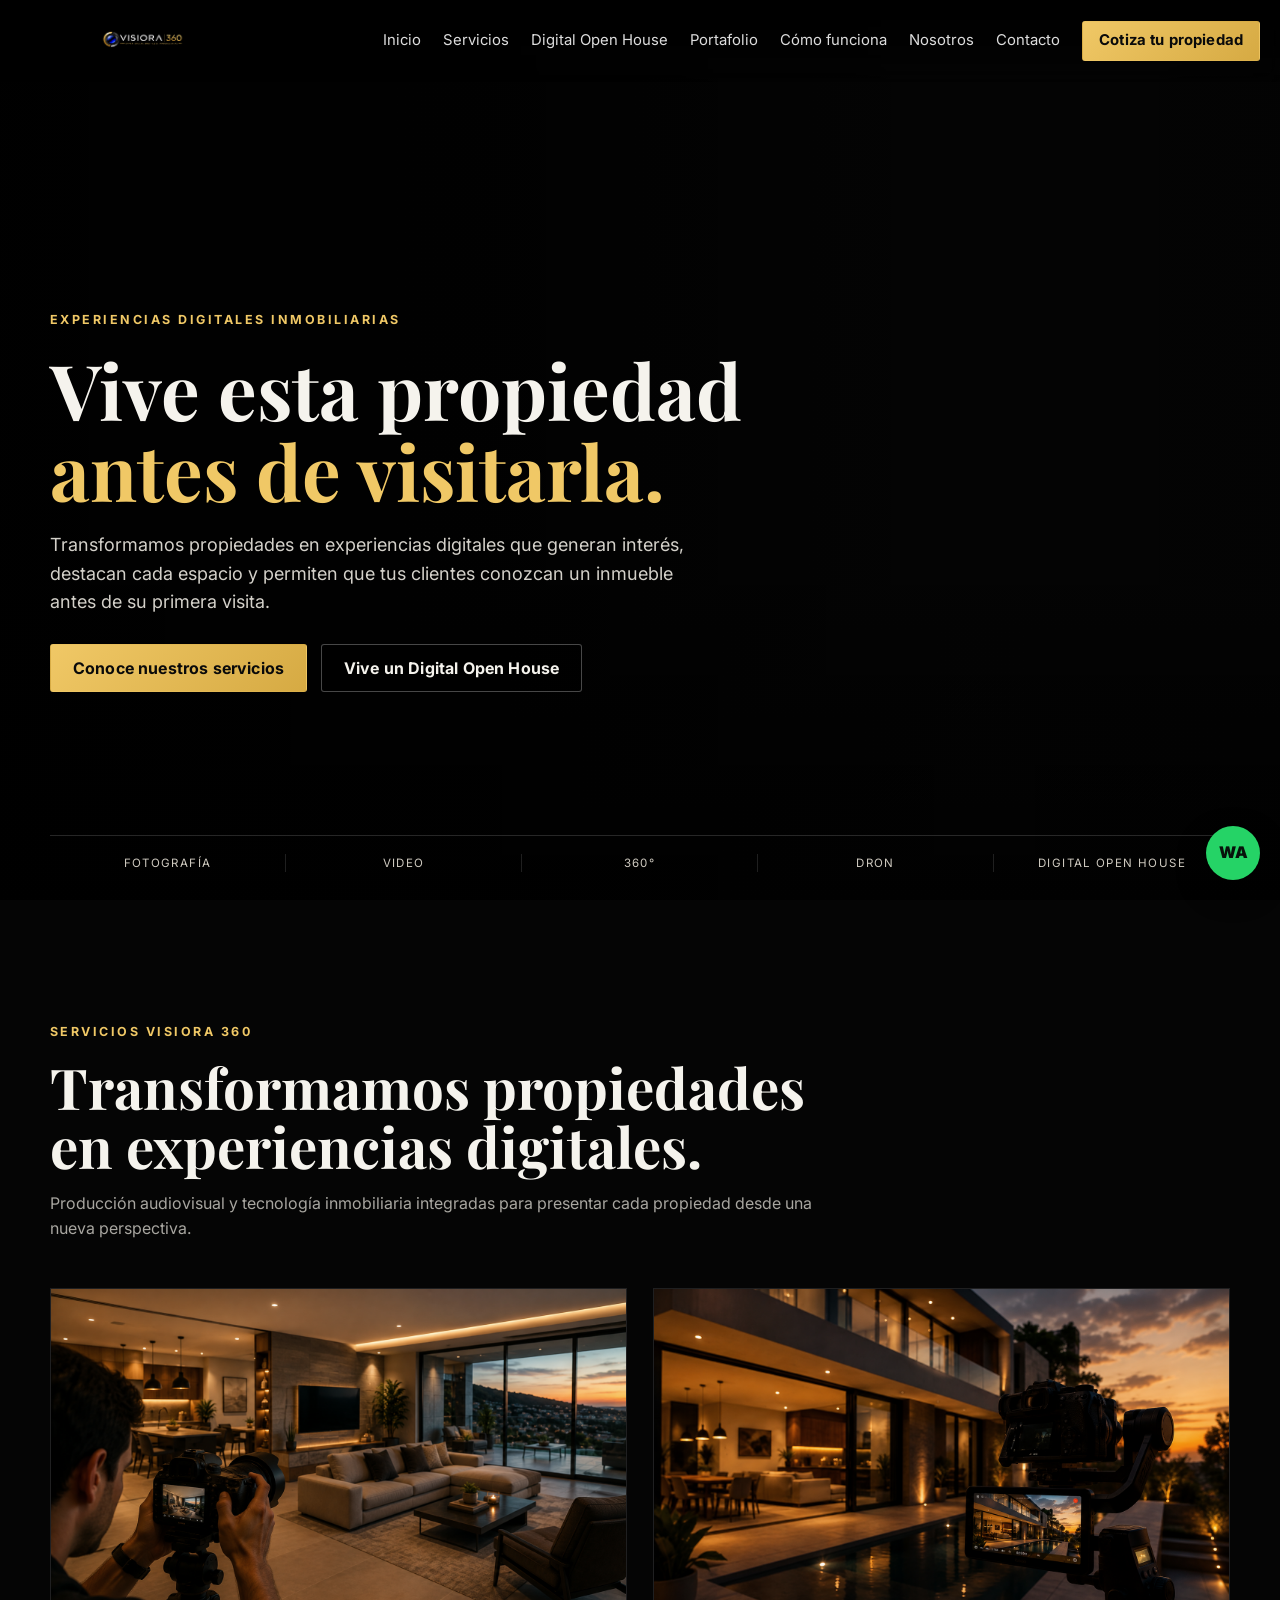
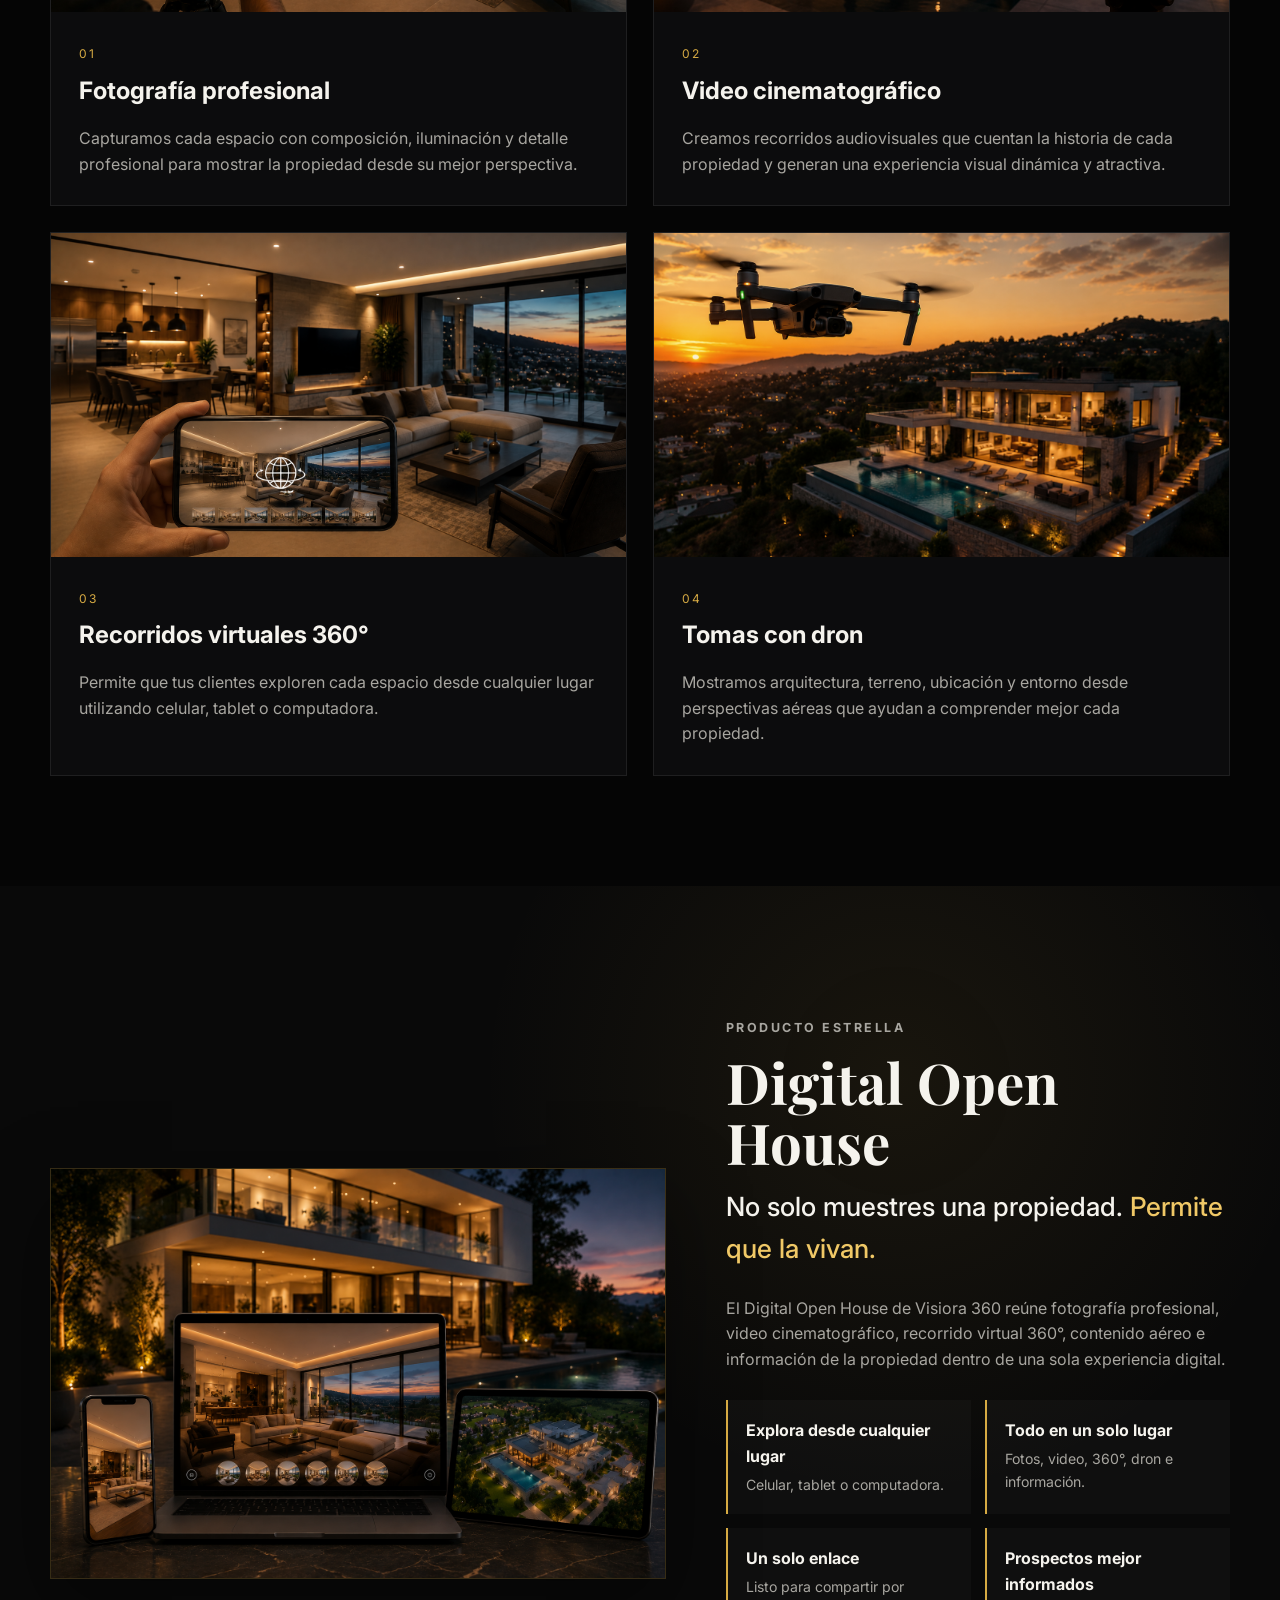
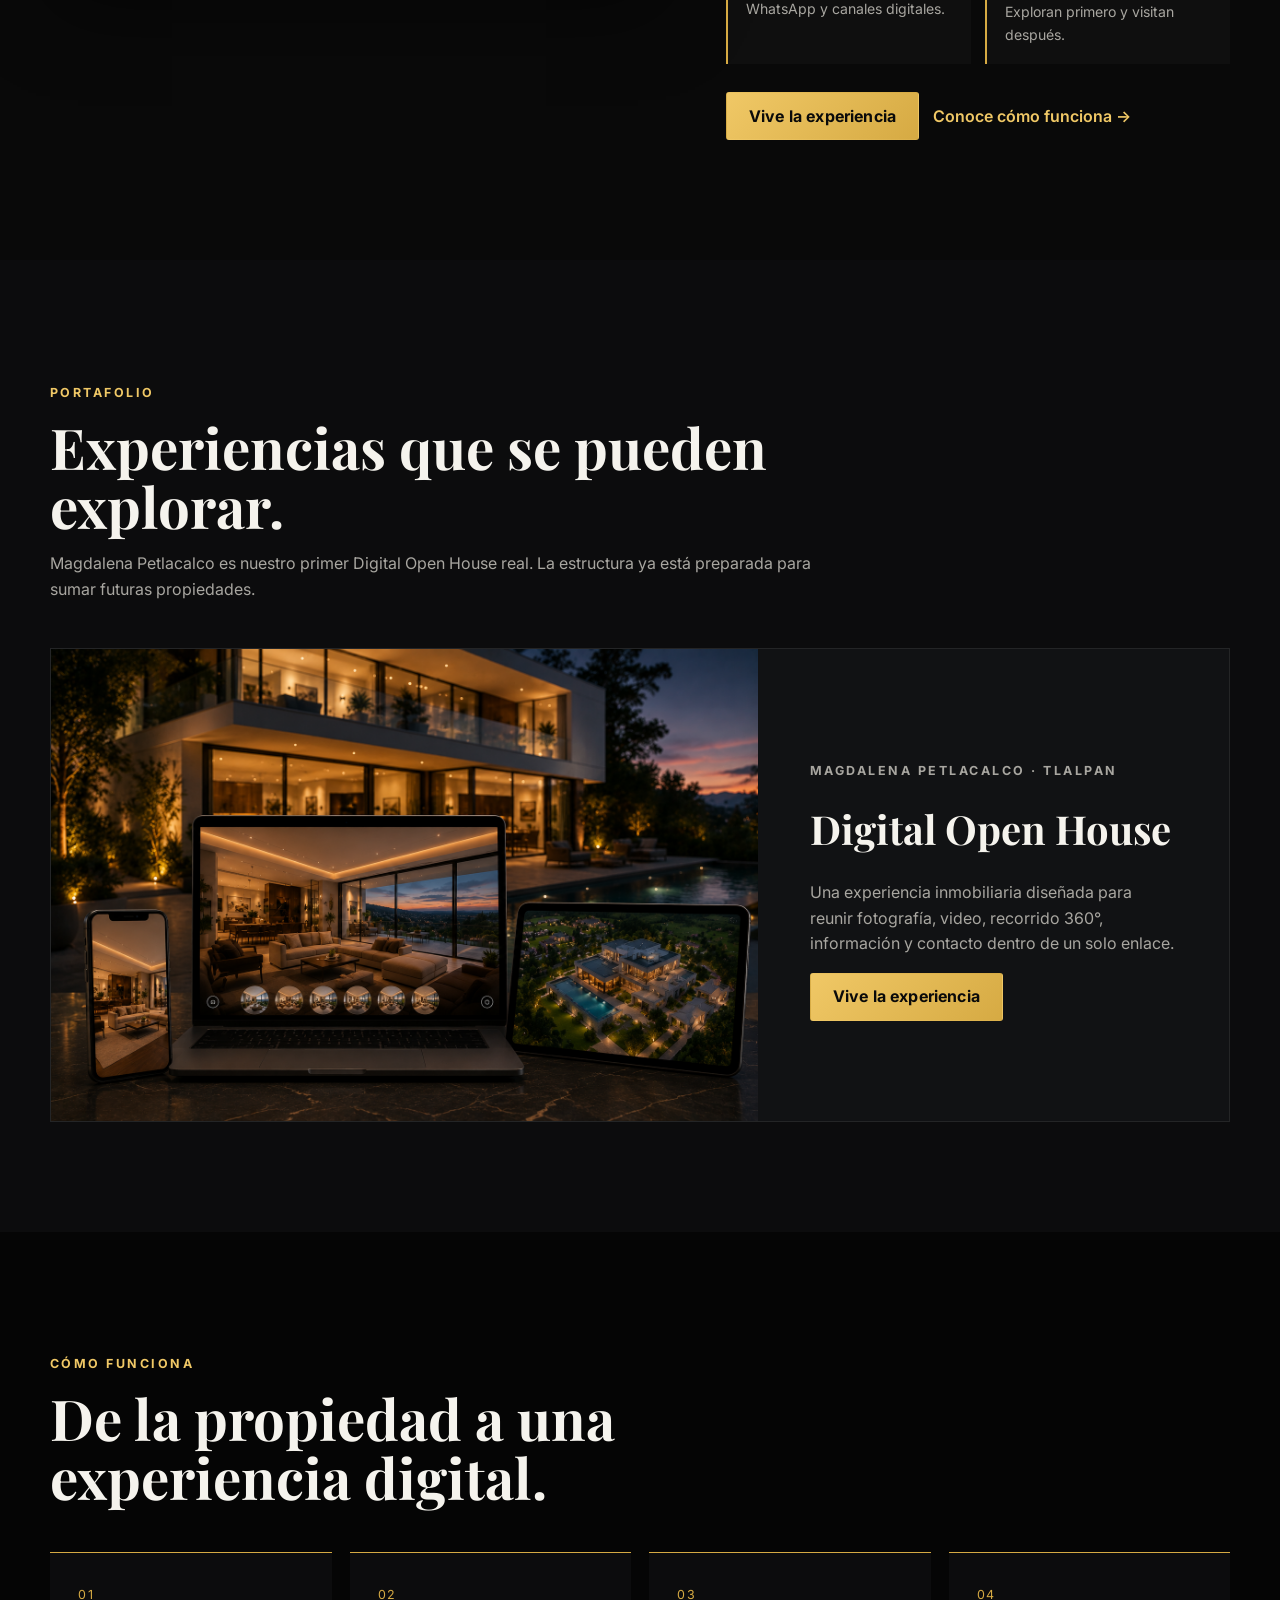
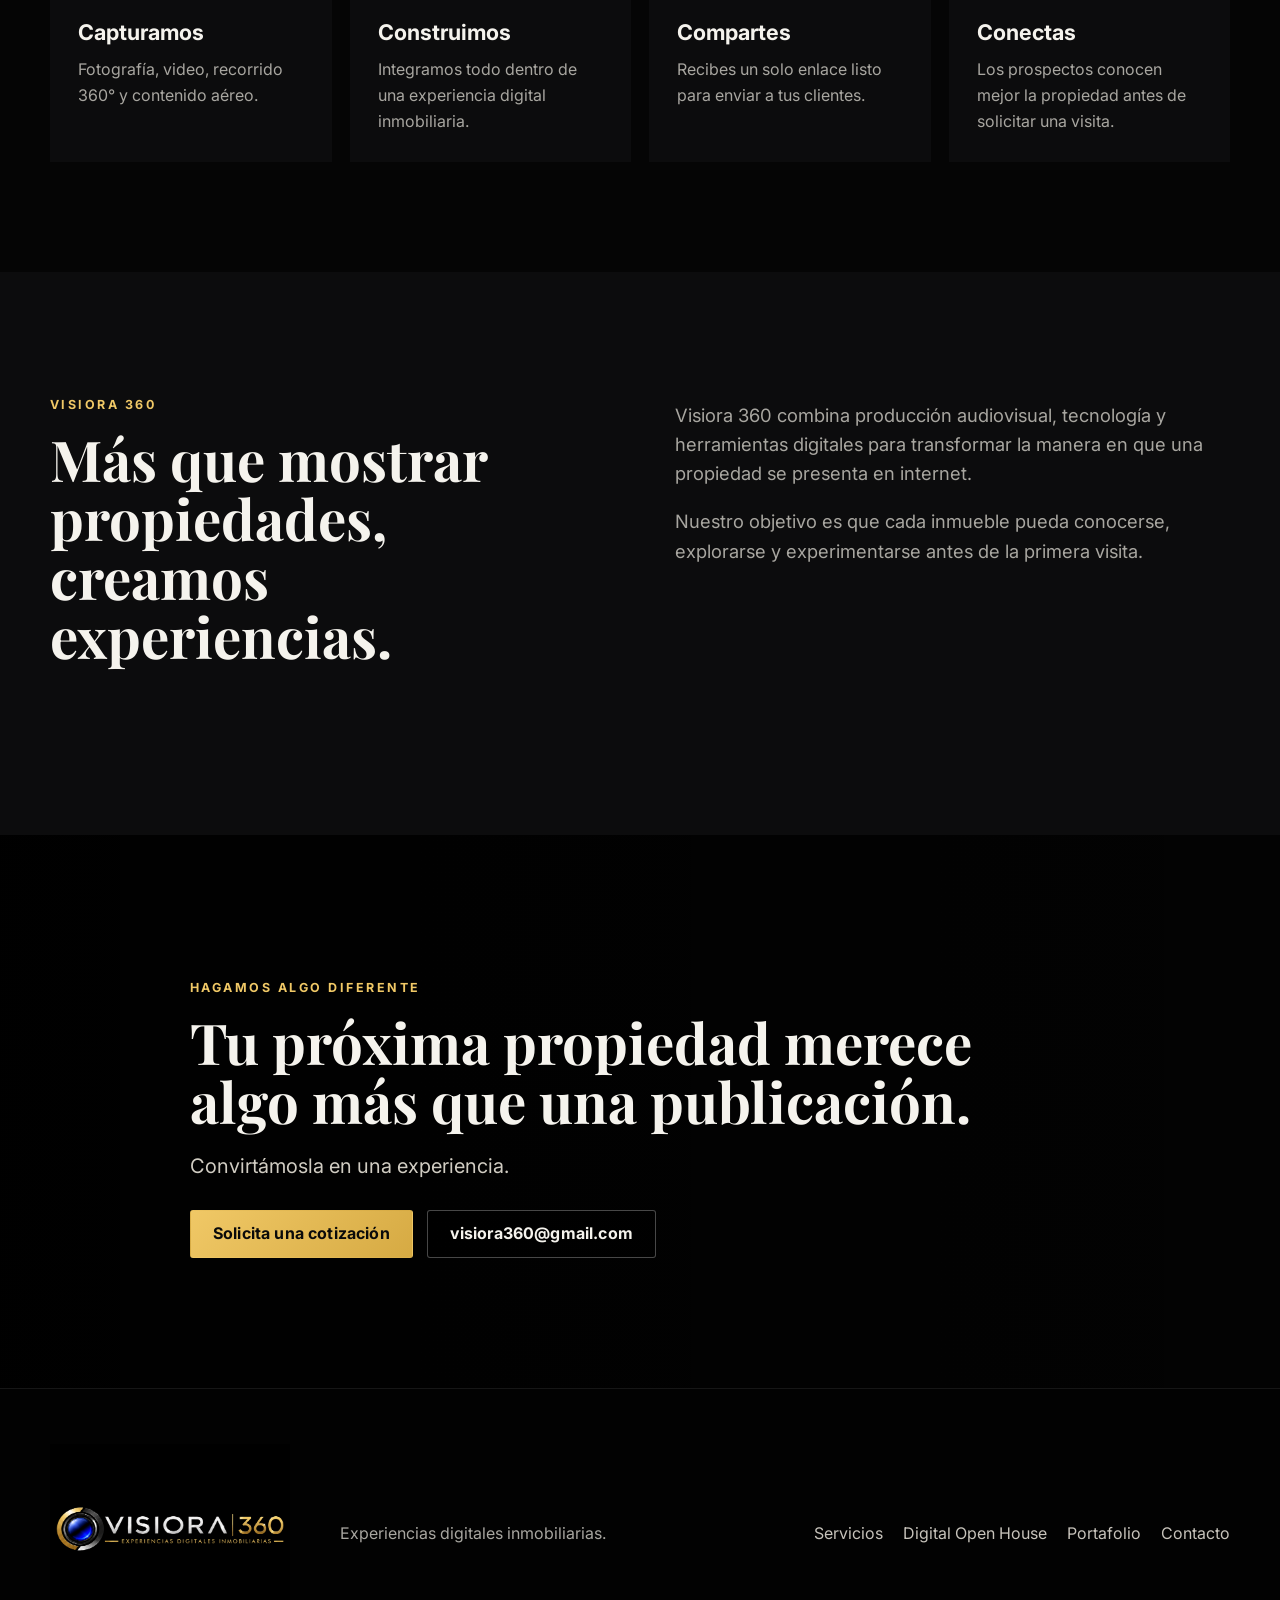
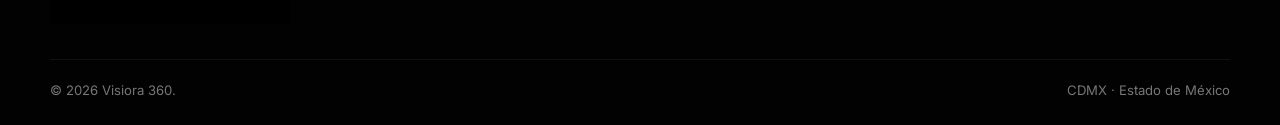
==== index.html @ e04cef10 "Add files via upload" ====
<!doctype html>
<html lang="es">
<head>
  <meta charset="utf-8" />
  <meta name="viewport" content="width=device-width, initial-scale=1" />

  <title>Visiora 360 | Experiencias digitales inmobiliarias</title>
  <meta name="description" content="Fotografía profesional, video cinematográfico, recorridos virtuales 360°, dron y Digital Open House para presentar propiedades de forma inmersiva." />

  <meta property="og:title" content="Visiora 360 | Vive esta propiedad antes de visitarla" />
  <meta property="og:description" content="Experiencias digitales inmobiliarias para mostrar propiedades de una forma más completa, profesional e inmersiva." />
  <meta property="og:type" content="website" />
  <meta property="og:image" content="hero-visiora.png" />

  <link rel="preconnect" href="https://fonts.googleapis.com">
  <link rel="preconnect" href="https://fonts.gstatic.com" crossorigin>
  <link href="https://fonts.googleapis.com/css2?family=Inter:wght@400;500;600;700&family=Playfair+Display:wght@600;700&display=swap" rel="stylesheet">

  <link rel="stylesheet" href="styles.css" />
</head>

<body>

<header class="site-header" id="top">
  <div class="nav-shell">

    <a class="brand" href="#inicio" aria-label="Visiora 360">
      <img src="logo-visiora-360.png" alt="Visiora 360" />
    </a>

    <button class="menu-toggle"
            aria-expanded="false"
            aria-controls="site-nav"
            aria-label="Abrir menú">
      <span></span>
      <span></span>
      <span></span>
    </button>

    <nav class="site-nav" id="site-nav">
      <a href="#inicio">Inicio</a>
      <a href="#servicios">Servicios</a>
      <a href="#doh">Digital Open House</a>
      <a href="#portafolio">Portafolio</a>
      <a href="#como-funciona">Cómo funciona</a>
      <a href="#nosotros">Nosotros</a>
      <a href="#contacto">Contacto</a>

      <a class="btn btn-small btn-gold"
         href="https://wa.me/525649652294?text=Hola%20Visiora%20360,%20quiero%20cotizar%20una%20propiedad."
         target="_blank"
         rel="noopener">
        Cotiza tu propiedad
      </a>
    </nav>

  </div>
</header>


<main>

<!-- HERO -->
<section class="hero" id="inicio">
  <div class="hero-overlay"></div>

  <div class="hero-content container reveal">
    <p class="eyebrow">EXPERIENCIAS DIGITALES INMOBILIARIAS</p>

    <h1>
      Vive esta propiedad
      <span>antes de visitarla.</span>
    </h1>

    <p class="hero-copy">
      Transformamos propiedades en experiencias digitales que generan interés,
      destacan cada espacio y permiten que tus clientes conozcan un inmueble
      antes de su primera visita.
    </p>

    <div class="hero-actions">
      <a class="btn btn-gold" href="#servicios">
        Conoce nuestros servicios
      </a>

      <a class="btn btn-ghost" href="#doh">
        Vive un Digital Open House
      </a>
    </div>
  </div>

  <div class="hero-services container">
    <span>Fotografía</span>
    <span>Video</span>
    <span>360°</span>
    <span>Dron</span>
    <span>Digital Open House</span>
  </div>
</section>


<!-- SERVICIOS -->
<section class="section" id="servicios">
  <div class="container">

    <div class="section-heading reveal">
      <p class="eyebrow">SERVICIOS VISIORA 360</p>

      <h2>
        Transformamos propiedades en experiencias digitales.
      </h2>

      <p>
        Producción audiovisual y tecnología inmobiliaria integradas para
        presentar cada propiedad desde una nueva perspectiva.
      </p>
    </div>


    <div class="service-grid">

      <article class="service-card reveal">
        <img src="fotografia-profesional.png"
             alt="Fotografía profesional inmobiliaria"
             loading="lazy">

        <div class="service-body">
          <span class="service-number">01</span>

          <h3>Fotografía profesional</h3>

          <p>
            Capturamos cada espacio con composición, iluminación y detalle
            profesional para mostrar la propiedad desde su mejor perspectiva.
          </p>
        </div>
      </article>


      <article class="service-card reveal">
        <img src="video-cinematografico.png"
             alt="Video cinematográfico inmobiliario"
             loading="lazy">

        <div class="service-body">
          <span class="service-number">02</span>

          <h3>Video cinematográfico</h3>

          <p>
            Creamos recorridos audiovisuales que cuentan la historia de cada
            propiedad y generan una experiencia visual dinámica y atractiva.
          </p>
        </div>
      </article>


      <article class="service-card reveal">
        <img src="recorrido-360.png"
             alt="Recorrido virtual 360 inmobiliario"
             loading="lazy">

        <div class="service-body">
          <span class="service-number">03</span>

          <h3>Recorridos virtuales 360°</h3>

          <p>
            Permite que tus clientes exploren cada espacio desde cualquier
            lugar utilizando celular, tablet o computadora.
          </p>
        </div>
      </article>


      <article class="service-card reveal">
        <img src="dron.png"
             alt="Tomas con dron de una propiedad"
             loading="lazy">

        <div class="service-body">
          <span class="service-number">04</span>

          <h3>Tomas con dron</h3>

          <p>
            Mostramos arquitectura, terreno, ubicación y entorno desde
            perspectivas aéreas que ayudan a comprender mejor cada propiedad.
          </p>
        </div>
      </article>

    </div>
  </div>
</section>


<!-- DIGITAL OPEN HOUSE -->
<section class="doh-section" id="doh">

  <div class="container doh-grid">

    <div class="doh-media reveal">
      <img src="hero-visiora.png"
           alt="Digital Open House de Visiora 360"
           loading="lazy">
    </div>


    <div class="doh-copy reveal">

      <p class="eyebrow">PRODUCTO ESTRELLA</p>

      <h2>Digital Open House</h2>

      <h3>
        No solo muestres una propiedad.
        <span>Permite que la vivan.</span>
      </h3>

      <p>
        El Digital Open House de Visiora 360 reúne fotografía profesional,
        video cinematográfico, recorrido virtual 360°, contenido aéreo e
        información de la propiedad dentro de una sola experiencia digital.
      </p>


      <div class="benefit-list">

        <div>
          <strong>Explora desde cualquier lugar</strong>
          <span>Celular, tablet o computadora.</span>
        </div>

        <div>
          <strong>Todo en un solo lugar</strong>
          <span>Fotos, video, 360°, dron e información.</span>
        </div>

        <div>
          <strong>Un solo enlace</strong>
          <span>
            Listo para compartir por WhatsApp y canales digitales.
          </span>
        </div>

        <div>
          <strong>Prospectos mejor informados</strong>
          <span>Exploran primero y visitan después.</span>
        </div>

      </div>


      <div class="doh-actions">

        <a class="btn btn-gold"
           href="propiedades/ajusco/">
          Vive la experiencia
        </a>

        <a class="text-link" href="#como-funciona">
          Conoce cómo funciona →
        </a>

      </div>

    </div>

  </div>

</section>


<!-- PORTAFOLIO -->
<section class="section alt" id="portafolio">

  <div class="container">

    <div class="section-heading reveal">
      <p class="eyebrow">PORTAFOLIO</p>

      <h2>
        Experiencias que se pueden explorar.
      </h2>

      <p>
        Magdalena Petlacalco es nuestro primer Digital Open House real.
        La estructura ya está preparada para sumar futuras propiedades.
      </p>
    </div>


    <article class="project-card reveal">

      <div class="project-image">
        <img src="hero-visiora.png"
             alt="Digital Open House de Magdalena Petlacalco"
             loading="lazy">
      </div>

      <div class="project-copy">

        <p class="eyebrow">
          MAGDALENA PETLACALCO · TLALPAN
        </p>

        <h3>Digital Open House</h3>

        <p>
          Una experiencia inmobiliaria diseñada para reunir fotografía,
          video, recorrido 360°, información y contacto dentro de un solo
          enlace.
        </p>

        <a class="btn btn-gold"
           href="propiedades/ajusco/">
          Vive la experiencia
        </a>

      </div>

    </article>

  </div>

</section>


<!-- COMO FUNCIONA -->
<section class="section" id="como-funciona">

  <div class="container">

    <div class="section-heading reveal">

      <p class="eyebrow">CÓMO FUNCIONA</p>

      <h2>
        De la propiedad a una experiencia digital.
      </h2>

    </div>


    <div class="steps">

      <div class="step reveal">
        <span>01</span>
        <h3>Capturamos</h3>
        <p>
          Fotografía, video, recorrido 360° y contenido aéreo.
        </p>
      </div>

      <div class="step reveal">
        <span>02</span>
        <h3>Construimos</h3>
        <p>
          Integramos todo dentro de una experiencia digital inmobiliaria.
        </p>
      </div>

      <div class="step reveal">
        <span>03</span>
        <h3>Compartes</h3>
        <p>
          Recibes un solo enlace listo para enviar a tus clientes.
        </p>
      </div>

      <div class="step reveal">
        <span>04</span>
        <h3>Conectas</h3>
        <p>
          Los prospectos conocen mejor la propiedad antes de solicitar una
          visita.
        </p>
      </div>

    </div>

  </div>

</section>


<!-- NOSOTROS -->
<section class="section alt" id="nosotros">

  <div class="container about-grid">

    <div class="section-heading reveal">

      <p class="eyebrow">VISIORA 360</p>

      <h2>
        Más que mostrar propiedades, creamos experiencias.
      </h2>

    </div>


    <div class="about-copy reveal">

      <p>
        Visiora 360 combina producción audiovisual, tecnología y herramientas
        digitales para transformar la manera en que una propiedad se presenta
        en internet.
      </p>

      <p>
        Nuestro objetivo es que cada inmueble pueda conocerse, explorarse y
        experimentarse antes de la primera visita.
      </p>

    </div>

  </div>

</section>


<!-- CTA -->
<section class="cta-section" id="contacto">

  <div class="cta-overlay"></div>

  <div class="container cta-content reveal">

    <p class="eyebrow">HAGAMOS ALGO DIFERENTE</p>

    <h2>
      Tu próxima propiedad merece algo más que una publicación.
    </h2>

    <p>
      Convirtámosla en una experiencia.
    </p>

    <div class="cta-actions">

      <a class="btn btn-gold"
         href="https://wa.me/525649652294?text=Hola%20Visiora%20360,%20quiero%20cotizar%20una%20propiedad."
         target="_blank"
         rel="noopener">
        Solicita una cotización
      </a>

      <a class="btn btn-ghost"
         href="mailto:visiora360@gmail.com">
        visiora360@gmail.com
      </a>

    </div>

  </div>

</section>

</main>


<footer>

  <div class="container footer-grid">

    <img src="logo-visiora-360.png"
         alt="Visiora 360">

    <p>
      Experiencias digitales inmobiliarias.
    </p>

    <div class="footer-links">

      <a href="#servicios">Servicios</a>
      <a href="#doh">Digital Open House</a>
      <a href="#portafolio">Portafolio</a>
      <a href="#contacto">Contacto</a>

    </div>

  </div>


  <div class="container footer-bottom">

    <span>
      © <span id="year"></span> Visiora 360.
    </span>

    <span>
      CDMX · Estado de México
    </span>

  </div>

</footer>


<a class="whatsapp-float"
   href="https://wa.me/525649652294?text=Hola%20Visiora%20360,%20quiero%20información."
   target="_blank"
   rel="noopener"
   aria-label="Contactar por WhatsApp">
  WA
</a>


<script src="script.js"></script>

</body>
</html>
---- styles.css ----
:root{
  --bg:#050505;
  --panel:#0c0c0d;
  --panel-2:#111214;
  --text:#f5f3ed;
  --muted:#a8a6a0;
  --gold:#d6aa43;
  --gold-2:#f0c866;
  --line:rgba(214,170,67,.22);
  --max:1180px;
}
*{box-sizing:border-box}
html{scroll-behavior:smooth}
body{
  margin:0;
  background:var(--bg);
  color:var(--text);
  font-family:Inter,system-ui,sans-serif;
  line-height:1.6;
}
img{max-width:100%;display:block}
a{color:inherit;text-decoration:none}
.container{width:min(var(--max),calc(100% - 40px));margin:auto}
.site-header{
  position:fixed;inset:0 0 auto 0;z-index:50;
  background:linear-gradient(180deg,rgba(0,0,0,.92),rgba(0,0,0,.58),transparent);
  backdrop-filter:blur(10px);
}
.nav-shell{
  width:min(1240px,calc(100% - 36px));margin:auto;
  min-height:82px;display:flex;align-items:center;justify-content:space-between;gap:24px;
}
.brand img{width:245px;max-height:62px;object-fit:contain}
.site-nav{display:flex;align-items:center;gap:22px;font-size:.93rem}
.site-nav>a:not(.btn){color:#ddd}
.site-nav>a:hover{color:var(--gold-2)}
.menu-toggle{display:none;background:none;border:0;padding:8px}
.menu-toggle span{display:block;width:25px;height:2px;background:#fff;margin:5px 0}
.btn{
  display:inline-flex;align-items:center;justify-content:center;
  min-height:48px;padding:0 22px;border-radius:3px;border:1px solid var(--line);
  font-weight:700;letter-spacing:.01em;transition:.25s ease;
}
.btn-small{min-height:40px;padding:0 16px}
.btn-gold{background:linear-gradient(135deg,var(--gold-2),var(--gold));color:#0a0a0a;border-color:transparent}
.btn-gold:hover{transform:translateY(-2px);filter:brightness(1.06)}
.btn-ghost{background:rgba(0,0,0,.28);border-color:rgba(255,255,255,.28)}
.btn-ghost:hover{border-color:var(--gold);color:var(--gold-2)}
.hero{
  min-height:100vh;position:relative;display:flex;align-items:center;
  background:url("assets/hero/hero-visiora.png") center/cover no-repeat;
  overflow:hidden;
}
.hero-overlay{
  position:absolute;inset:0;
  background:linear-gradient(90deg,rgba(0,0,0,.93) 0%,rgba(0,0,0,.77) 38%,rgba(0,0,0,.22) 75%,rgba(0,0,0,.35) 100%),
             linear-gradient(0deg,rgba(0,0,0,.8),transparent 40%);
}
.hero-content{position:relative;z-index:2;padding-top:90px;max-width:1180px}
.hero-content>*{max-width:720px}
.eyebrow{color:var(--gold-2);font-size:.78rem;font-weight:700;letter-spacing:.2em;text-transform:uppercase}
h1,h2{font-family:"Playfair Display",Georgia,serif;line-height:1.05;margin:.25em 0}
h1{font-size:clamp(3rem,6vw,6.4rem);max-width:800px!important}
h1 span,h3 span{color:var(--gold-2)}
.hero-copy{font-size:1.13rem;color:#d3d0c9;max-width:650px!important}
.hero-actions,.cta-actions,.doh-actions{display:flex;gap:14px;flex-wrap:wrap;margin-top:28px}
.hero-services{
  position:absolute;z-index:2;bottom:28px;left:50%;transform:translateX(-50%);
  display:grid;grid-template-columns:repeat(5,1fr);gap:0;border-top:1px solid rgba(255,255,255,.15);
  padding-top:18px;color:#cfcac0;text-transform:uppercase;letter-spacing:.12em;font-size:.72rem
}
.hero-services span{text-align:center;border-right:1px solid rgba(255,255,255,.12)}
.hero-services span:last-child{border-right:0}
.section{padding:110px 0;background:var(--bg)}
.section.alt{background:var(--panel)}
.section-heading{max-width:780px;margin-bottom:46px}
.section-heading h2,.doh-copy h2,.cta-content h2{font-size:clamp(2.4rem,4.4vw,4.6rem)}
.section-heading>p:last-child,.about-copy,.doh-copy>p{color:var(--muted)}
.service-grid{display:grid;grid-template-columns:repeat(2,1fr);gap:26px}
.service-card{background:var(--panel);border:1px solid rgba(255,255,255,.08);overflow:hidden}
.service-card img{width:100%;aspect-ratio:16/9;object-fit:cover;filter:saturate(.9)}
.service-body{padding:28px}
.service-number{color:var(--gold);font-size:.75rem;letter-spacing:.18em}
.service-card h3{font-size:1.5rem;margin:.35rem 0}
.service-card p{color:var(--muted);margin-bottom:0}
.doh-section{padding:120px 0;background:radial-gradient(circle at 70% 20%,rgba(214,170,67,.08),transparent 35%),#090909}
.doh-grid{display:grid;grid-template-columns:1.1fr .9fr;gap:60px;align-items:center}
.doh-media img{border:1px solid var(--line);box-shadow:0 30px 80px rgba(0,0,0,.45)}
.doh-copy h3{font-size:1.65rem;font-weight:500;margin-top:0}
.benefit-list{display:grid;grid-template-columns:1fr 1fr;gap:14px;margin:28px 0}
.benefit-list>div{padding:18px;border-left:2px solid var(--gold);background:rgba(255,255,255,.025)}
.benefit-list strong,.benefit-list span{display:block}
.benefit-list span{font-size:.88rem;color:var(--muted);margin-top:4px}
.text-link{color:var(--gold-2);align-self:center;font-weight:600}
.project-card{display:grid;grid-template-columns:1.2fr .8fr;background:var(--panel-2);border:1px solid rgba(255,255,255,.08)}
.project-image img{width:100%;height:100%;object-fit:cover;min-height:430px}
.project-copy{padding:52px;display:flex;flex-direction:column;justify-content:center;align-items:flex-start}
.project-copy h3{font-family:"Playfair Display",Georgia,serif;font-size:2.5rem;margin:.2rem 0}
.project-copy p{color:var(--muted)}
.steps{display:grid;grid-template-columns:repeat(4,1fr);gap:18px}
.step{padding:28px;background:var(--panel);border-top:1px solid var(--gold)}
.step>span{color:var(--gold);font-size:.78rem;letter-spacing:.16em}
.step h3{font-size:1.35rem;margin:.5rem 0}
.step p{color:var(--muted);margin:0}
.about-grid{display:grid;grid-template-columns:1fr 1fr;gap:70px;align-items:start}
.about-copy{font-size:1.15rem}
.cta-section{
  position:relative;padding:130px 0;background:url("assets/services/dron.png") center/cover no-repeat;
}
.cta-overlay{position:absolute;inset:0;background:linear-gradient(90deg,rgba(0,0,0,.94),rgba(0,0,0,.72),rgba(0,0,0,.45))}
.cta-content{position:relative;z-index:2;max-width:900px}
.cta-content>p:not(.eyebrow){font-size:1.25rem;color:#d0ccc2}
footer{padding:55px 0 24px;background:#020202;border-top:1px solid rgba(255,255,255,.08)}
.footer-grid{display:grid;grid-template-columns:260px 1fr auto;gap:30px;align-items:center}
.footer-grid img{width:240px}
.footer-grid p{color:var(--muted)}
.footer-links{display:flex;gap:20px;flex-wrap:wrap}
.footer-links a{color:#c7c3bb}
.footer-bottom{display:flex;justify-content:space-between;color:#777;font-size:.82rem;margin-top:35px;padding-top:20px;border-top:1px solid rgba(255,255,255,.06)}
.whatsapp-float{
  position:fixed;right:20px;bottom:20px;z-index:40;width:54px;height:54px;border-radius:50%;
  display:grid;place-items:center;background:#25d366;color:#07130b;font-weight:900;box-shadow:0 12px 30px rgba(0,0,0,.35)
}
.reveal{opacity:0;transform:translateY(26px);transition:opacity .7s ease,transform .7s ease}
.reveal.visible{opacity:1;transform:none}

@media (max-width: 980px){
  .site-nav{
    position:absolute;top:78px;left:18px;right:18px;background:#090909;border:1px solid rgba(255,255,255,.1);
    padding:20px;display:none;flex-direction:column;align-items:stretch
  }
  .site-nav.open{display:flex}
  .menu-toggle{display:block}
  .brand img{width:205px}
  .hero-services{display:none}
  .hero{min-height:92vh}
  .service-grid,.doh-grid,.project-card,.about-grid{grid-template-columns:1fr}
  .steps{grid-template-columns:1fr 1fr}
  .project-image img{min-height:300px}
  .footer-grid{grid-template-columns:1fr}
}
@media (max-width: 640px){
  .container{width:min(var(--max),calc(100% - 28px))}
  .nav-shell{width:calc(100% - 24px);min-height:72px}
  .brand img{width:170px}
  .hero-content{padding-top:84px}
  h1{font-size:clamp(2.8rem,14vw,4.2rem)}
  .hero-copy{font-size:1rem}
  .section,.doh-section{padding:82px 0}
  .service-grid,.steps,.benefit-list{grid-template-columns:1fr}
  .project-copy{padding:30px}
  .footer-bottom{flex-direction:column;gap:8px}
  .btn{width:100%}
  .text-link{width:100%;padding:8px 0}
}
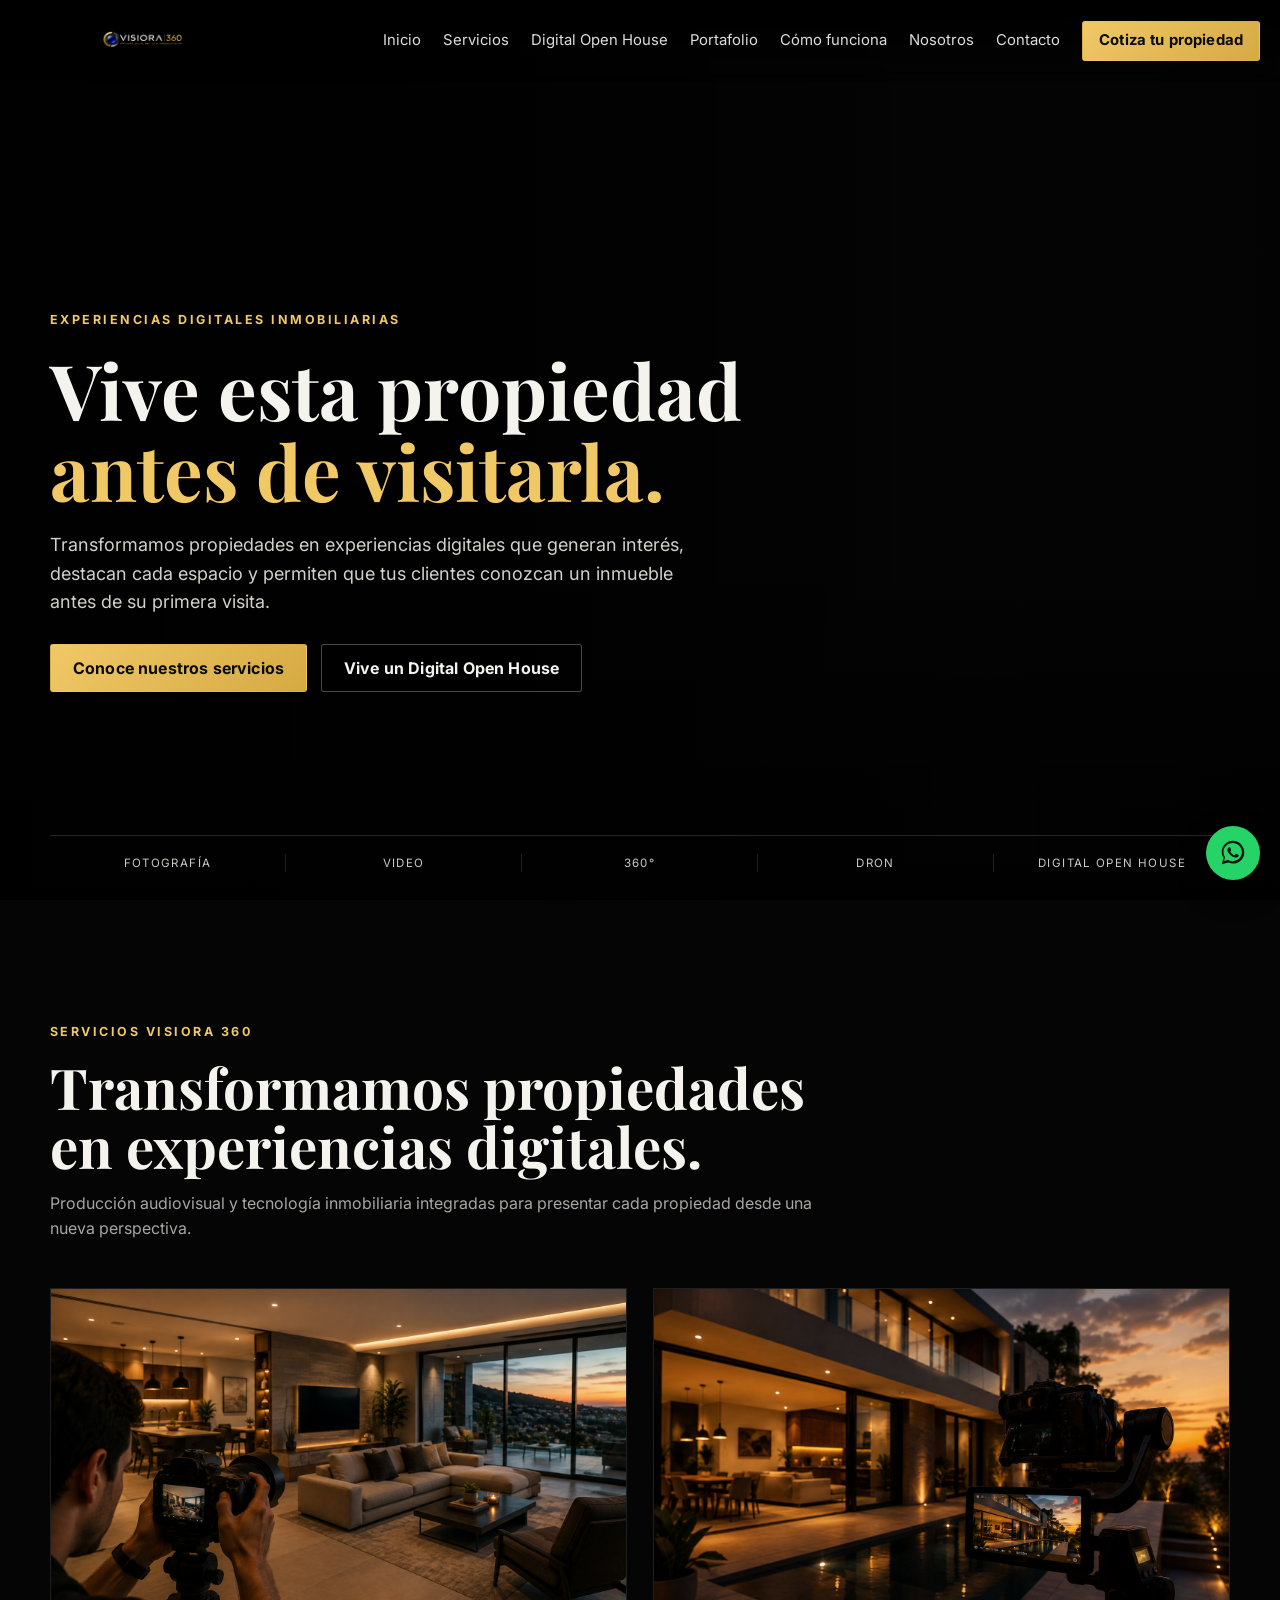
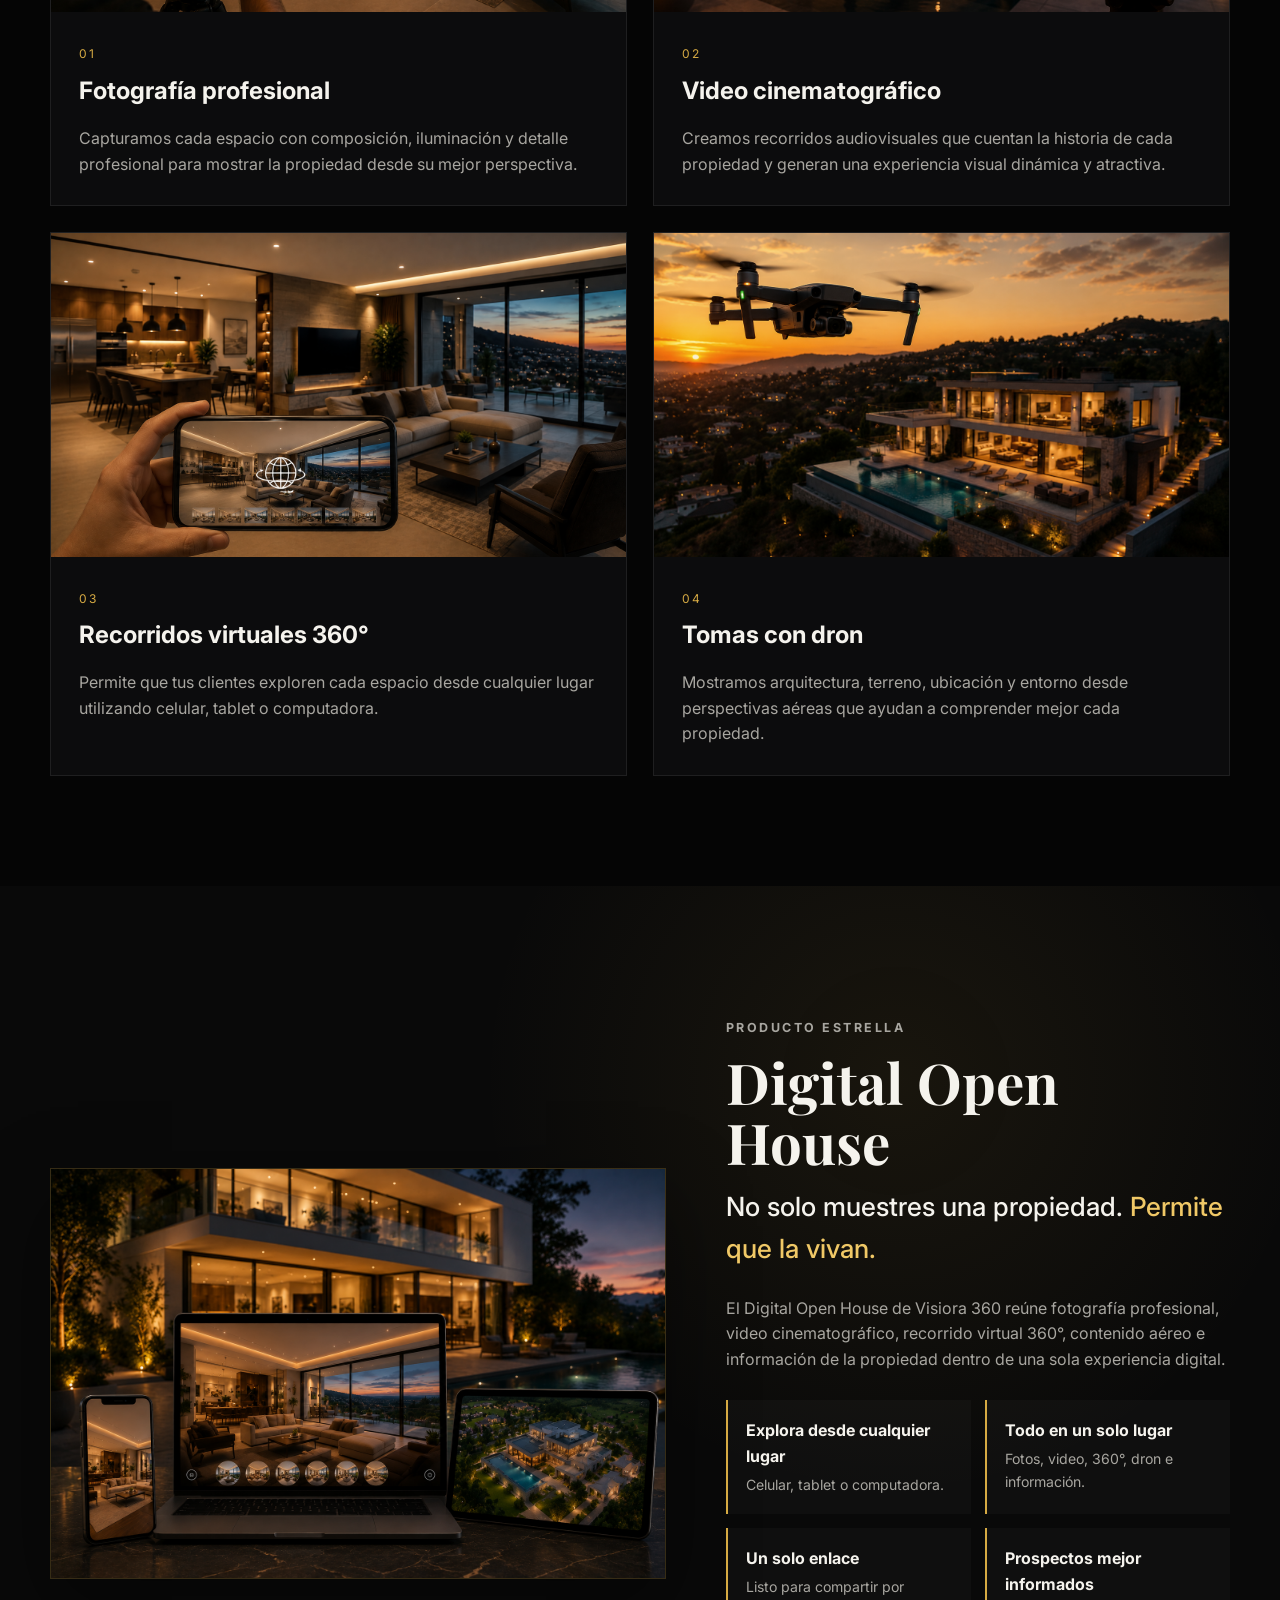
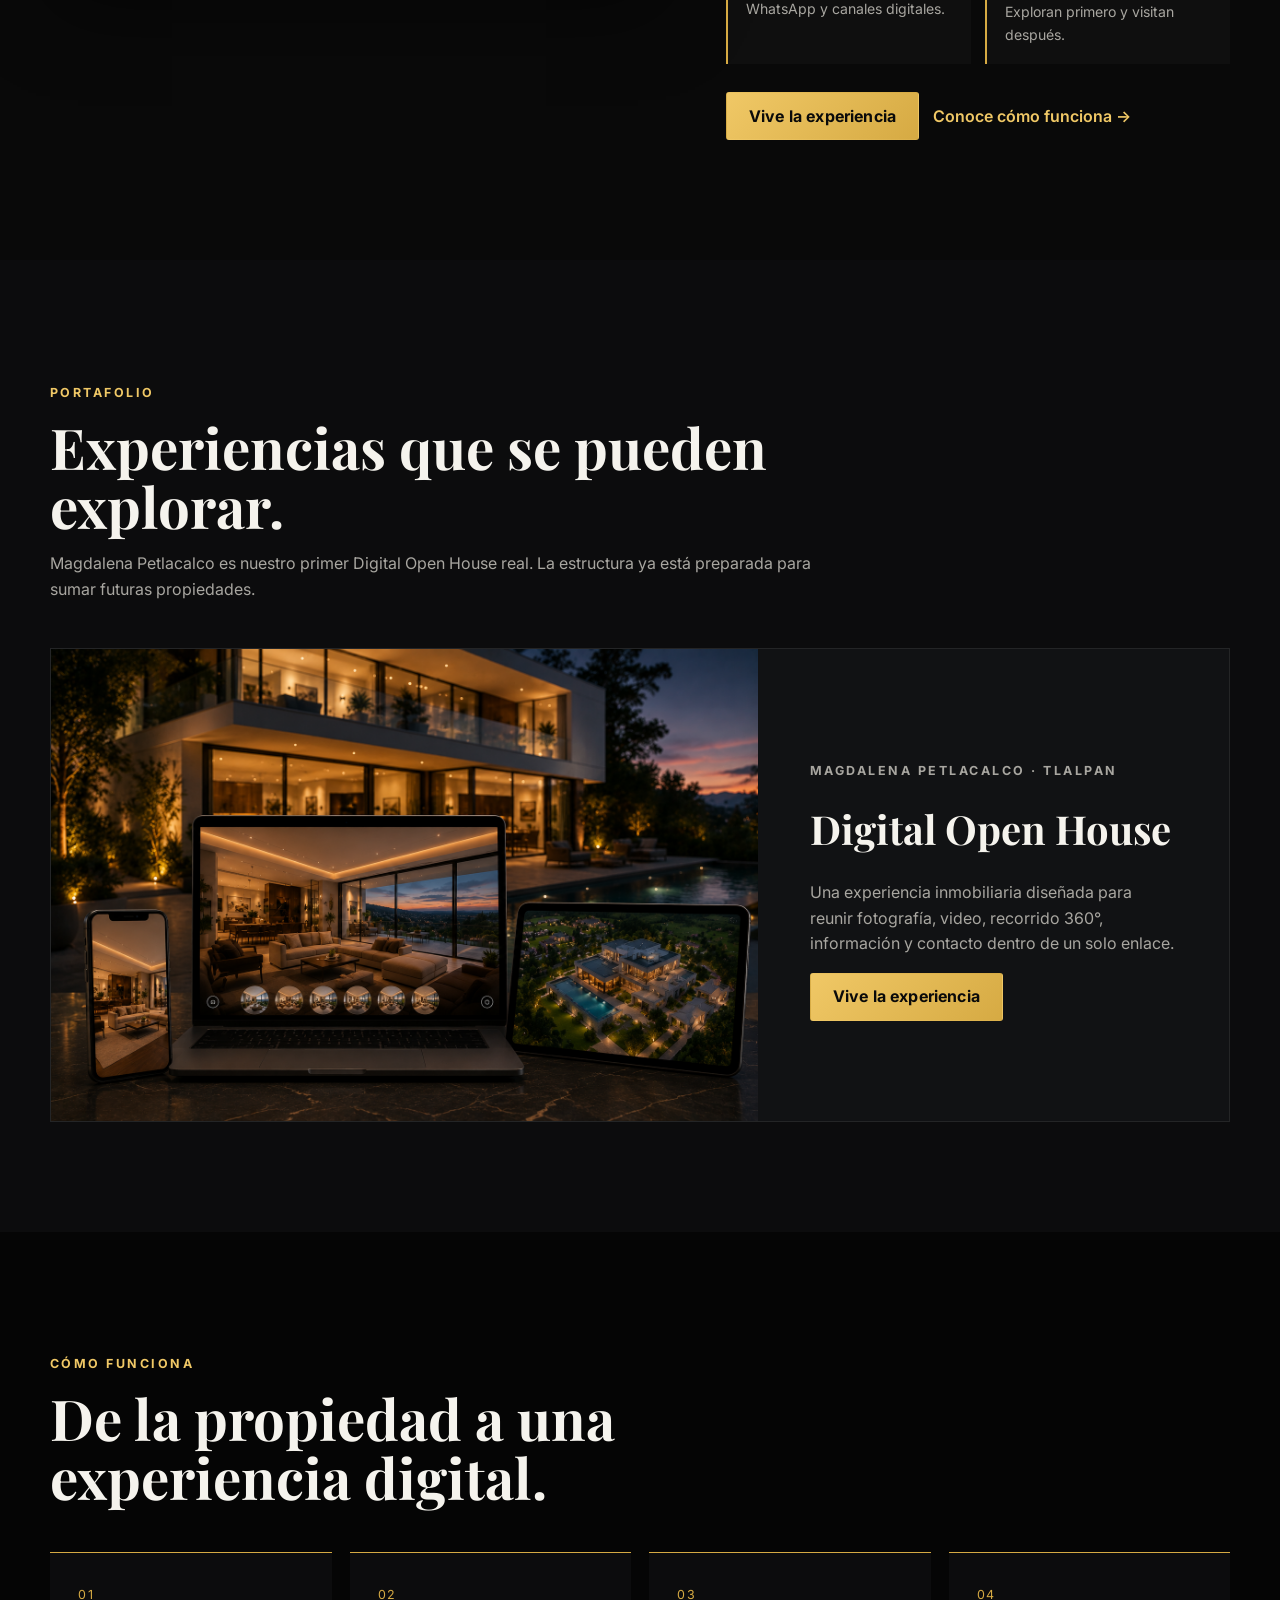
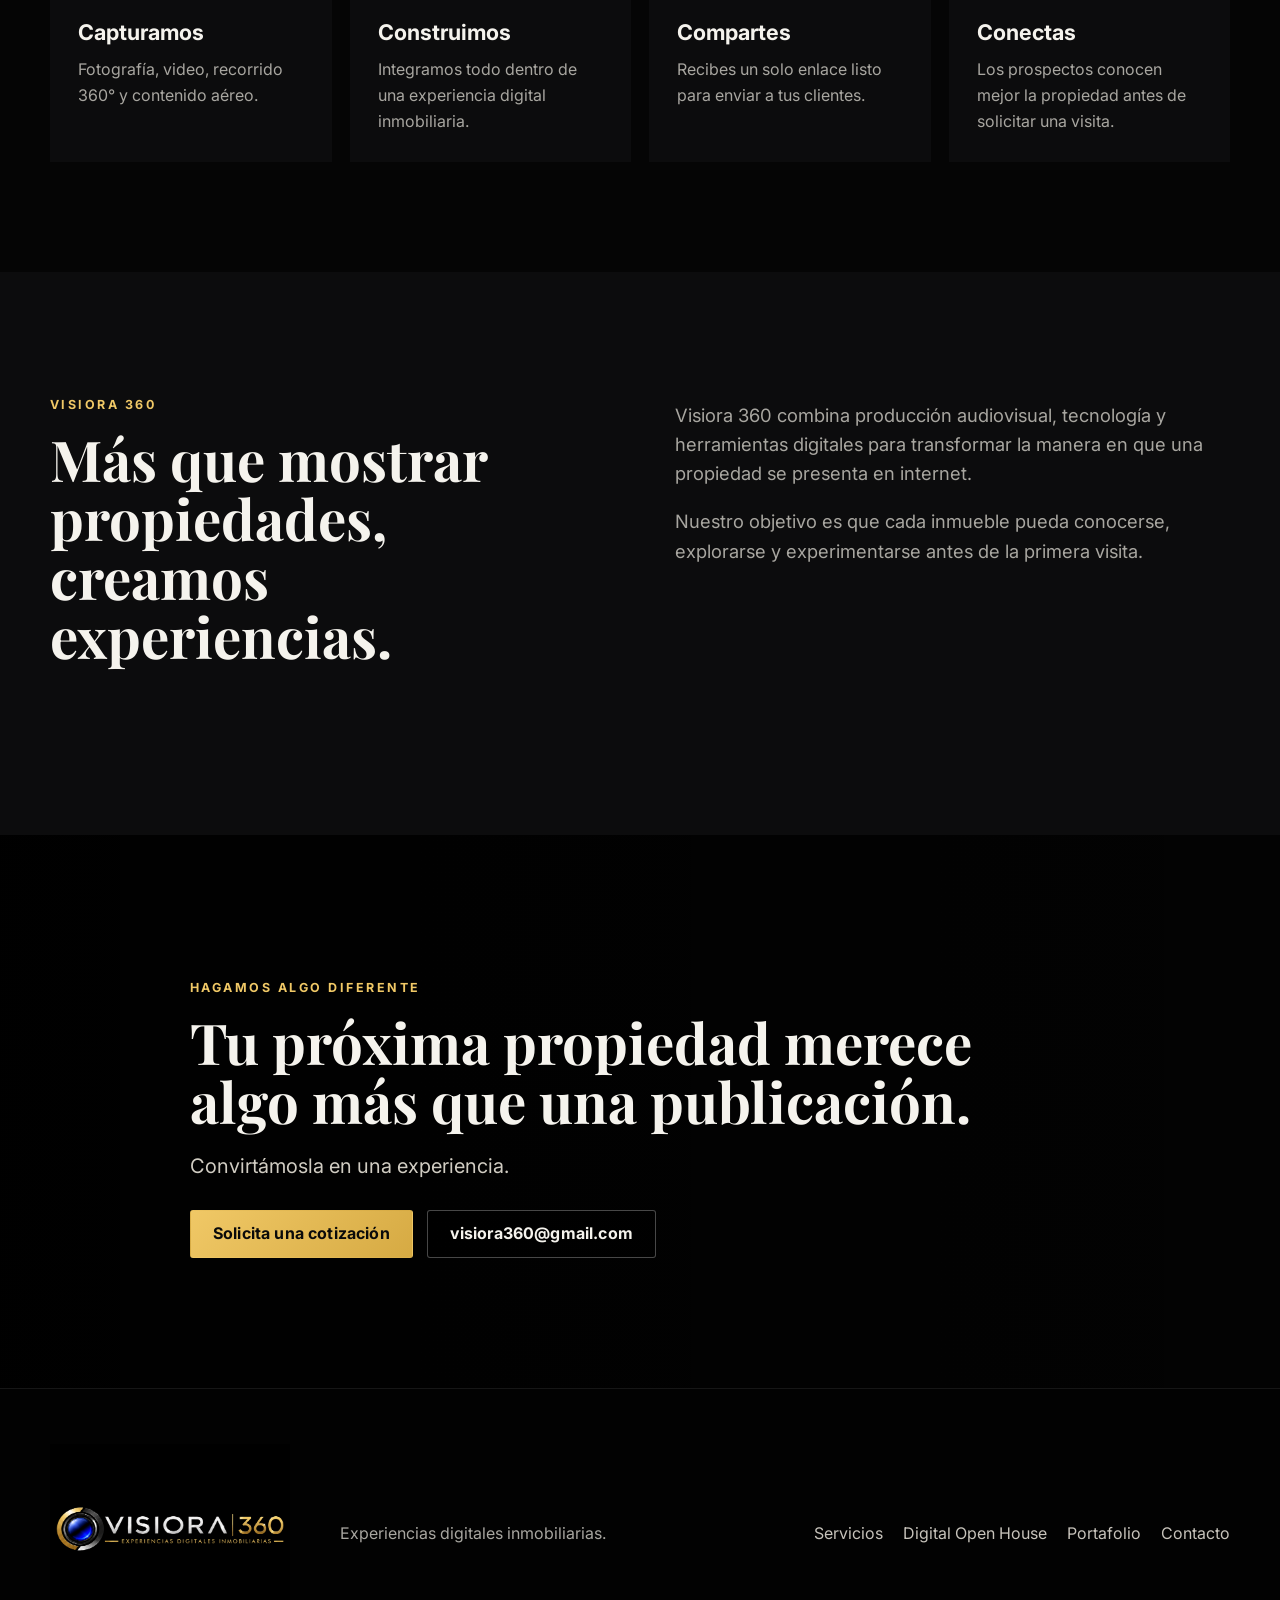
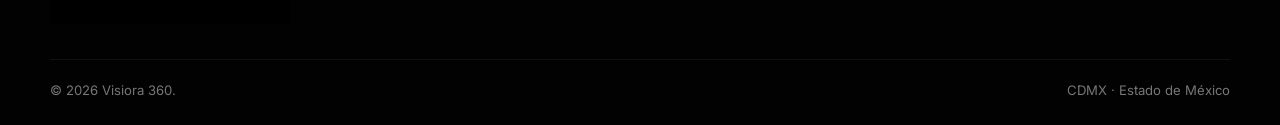
==== commit 64982001: "mejorar boton de Whatsapp" ====
--- a/index.html
+++ b/index.html
@@ -504,7 +504,15 @@
    target="_blank"
    rel="noopener"
    aria-label="Contactar por WhatsApp">
-  WA
+
+  <svg viewBox="0 0 32 32"
+       aria-hidden="true"
+       width="30"
+       height="30"
+       fill="currentColor">
+
+    <path d="M16.04 3C9.4 3 4 8.3 4 14.84c0 2.28.66 4.5 1.91 6.41L4 28l6.99-1.83a12.15 12.15 0 0 0 5.04 1.08h.01C22.68 27.25 28 21.95 28 15.4 28 8.85 22.68 3 16.04 3zm0 21.96h-.01a9.9 9.9 0 0 1-5.04-1.38l-.36-.21-4.15 1.09 1.11-4.03-.24-.37a9.6 9.6 0 0 1-1.53-5.22c0-5.31 4.41-9.63 9.84-9.63 5.43 0 9.85 4.32 9.85 9.63 0 5.31-4.42 9.62-9.47 9.62zm5.41-7.19c-.3-.15-1.76-.85-2.03-.95-.27-.1-.47-.15-.67.15-.2.3-.77.95-.94 1.14-.17.2-.35.22-.65.07-.3-.15-1.25-.45-2.39-1.43-.88-.77-1.48-1.72-1.65-2.01-.17-.3-.02-.46.13-.6.13-.13.3-.35.45-.52.15-.17.2-.3.3-.5.1-.2.05-.37-.02-.52-.08-.15-.67-1.58-.92-2.17-.24-.58-.49-.5-.67-.51h-.57c-.2 0-.52.07-.79.37-.27.3-1.04 1-1.04 2.43 0 1.43 1.07 2.81 1.22 3 .15.2 2.1 3.15 5.09 4.42.71.3 1.27.48 1.7.61.72.22 1.37.19 1.88.12.57-.08 1.76-.7 2.01-1.38.25-.68.25-1.26.17-1.38-.07-.13-.27-.2-.57-.35z"/>
+  </svg>
 </a>
 
 
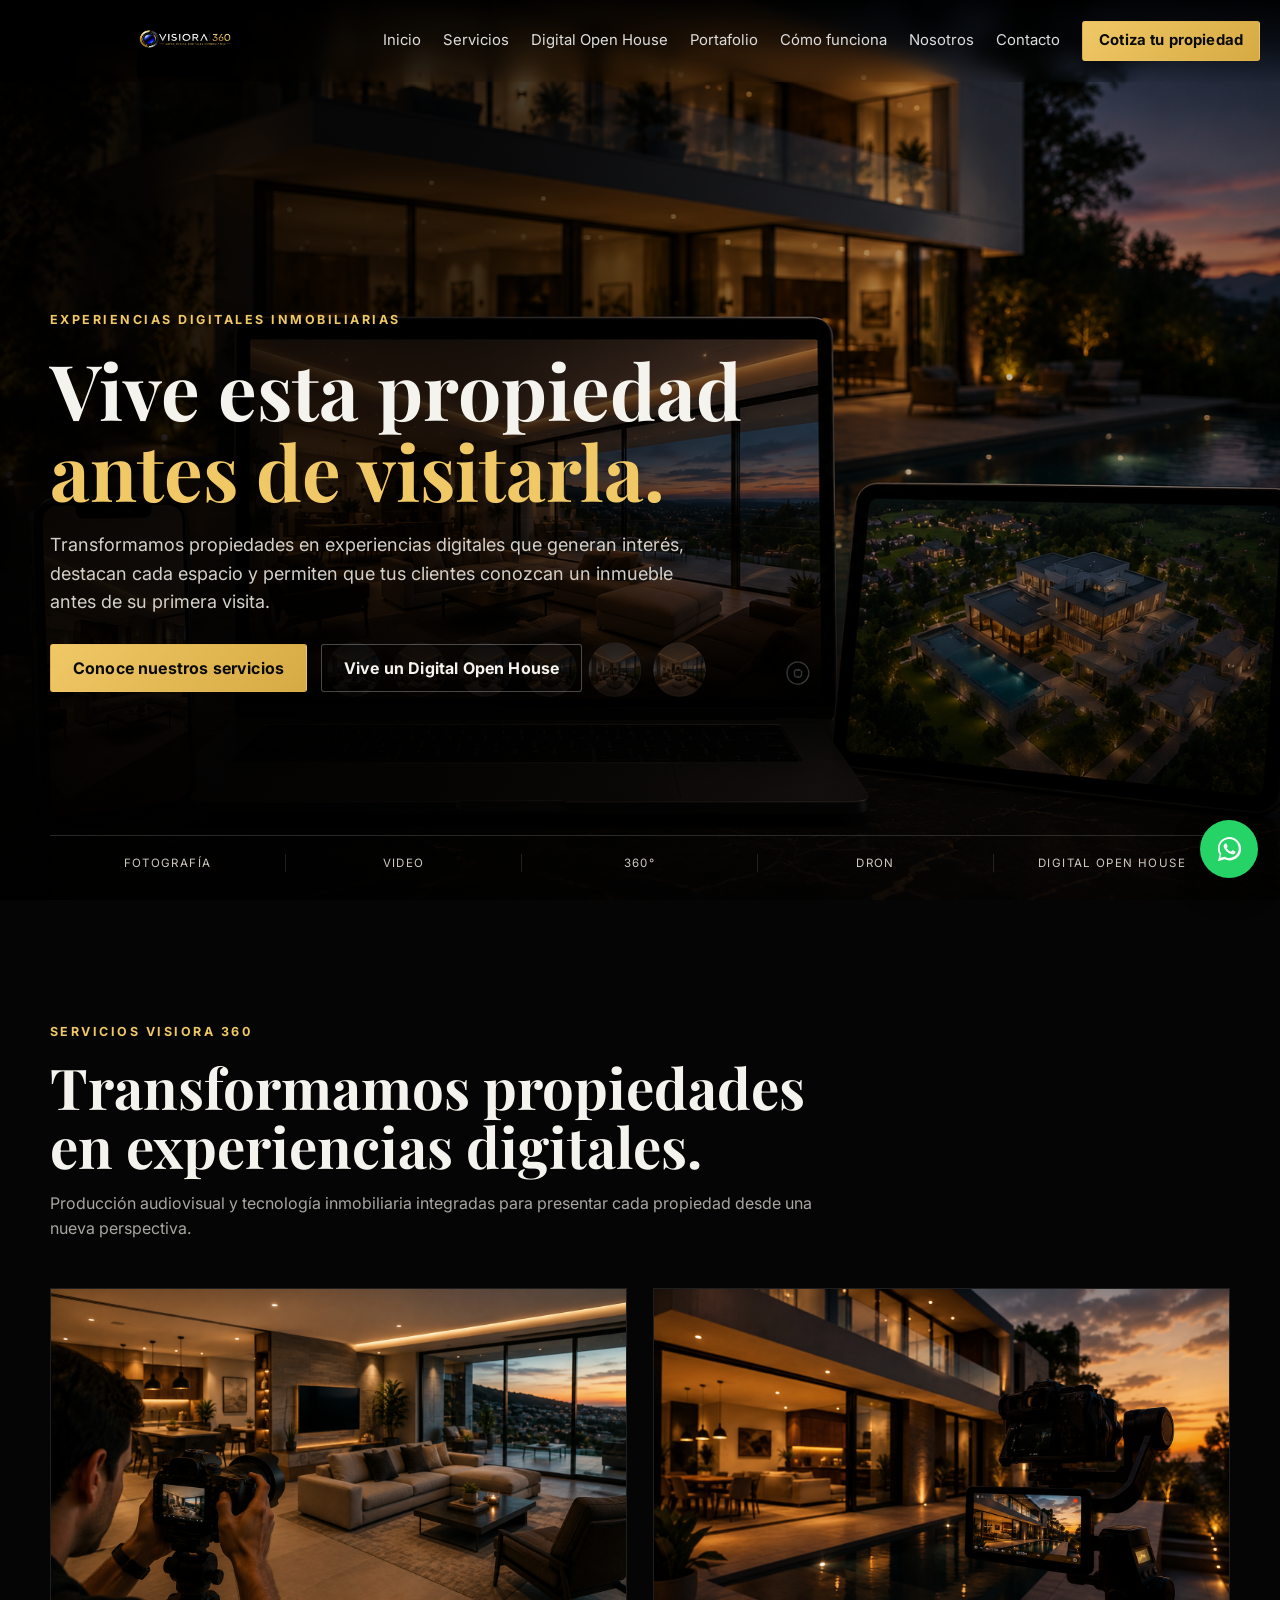
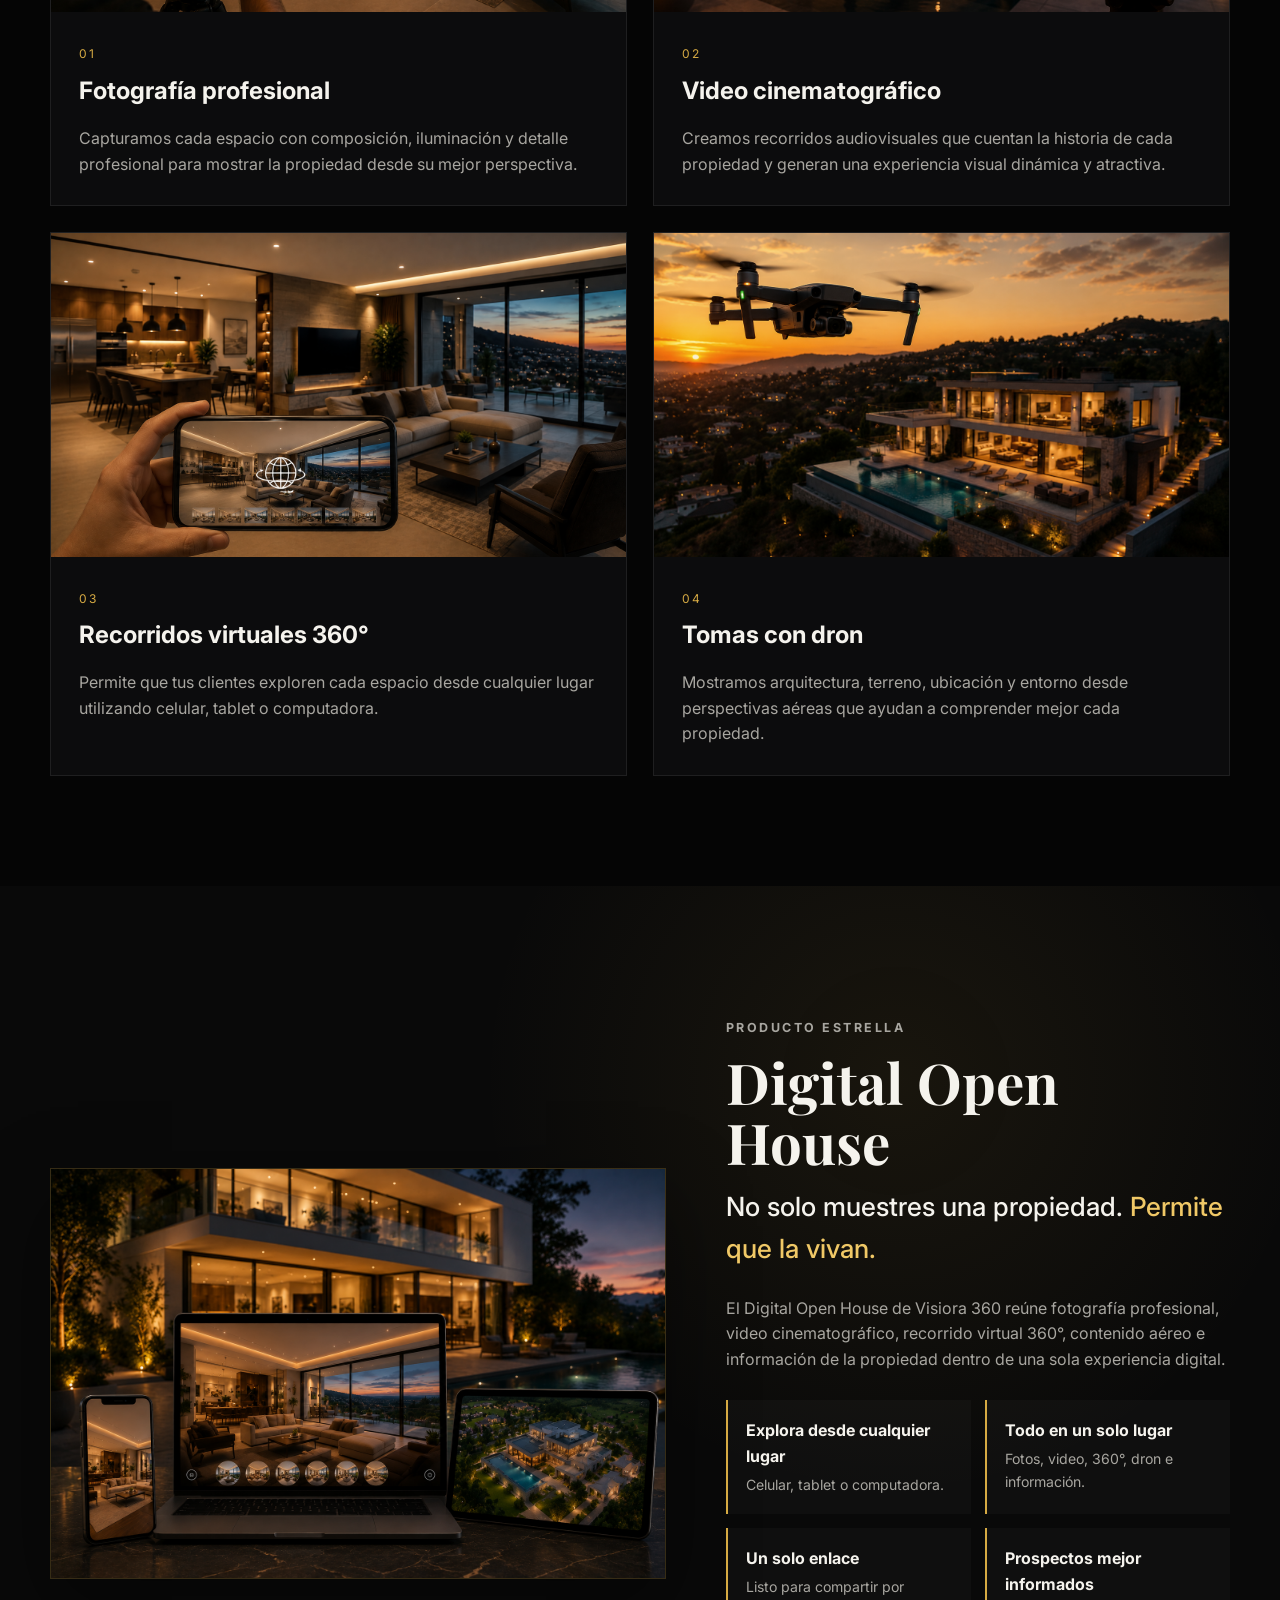
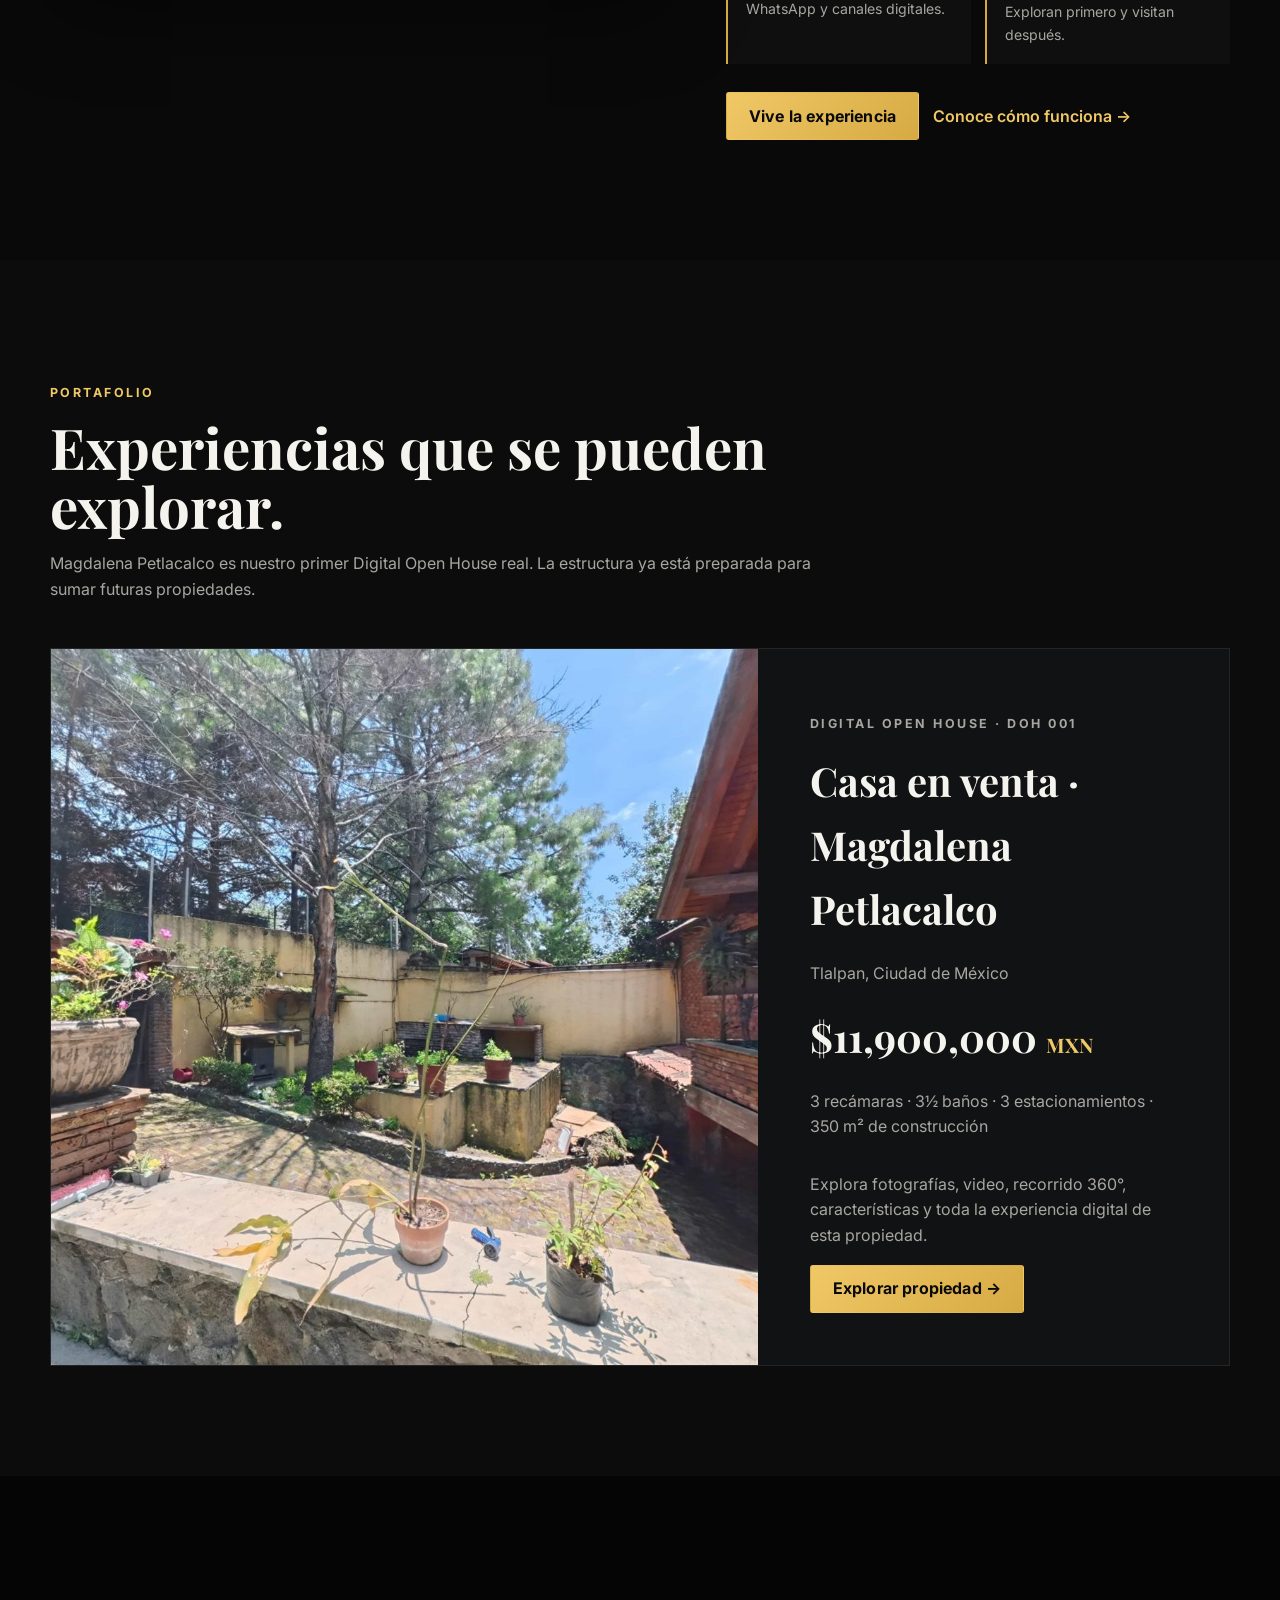
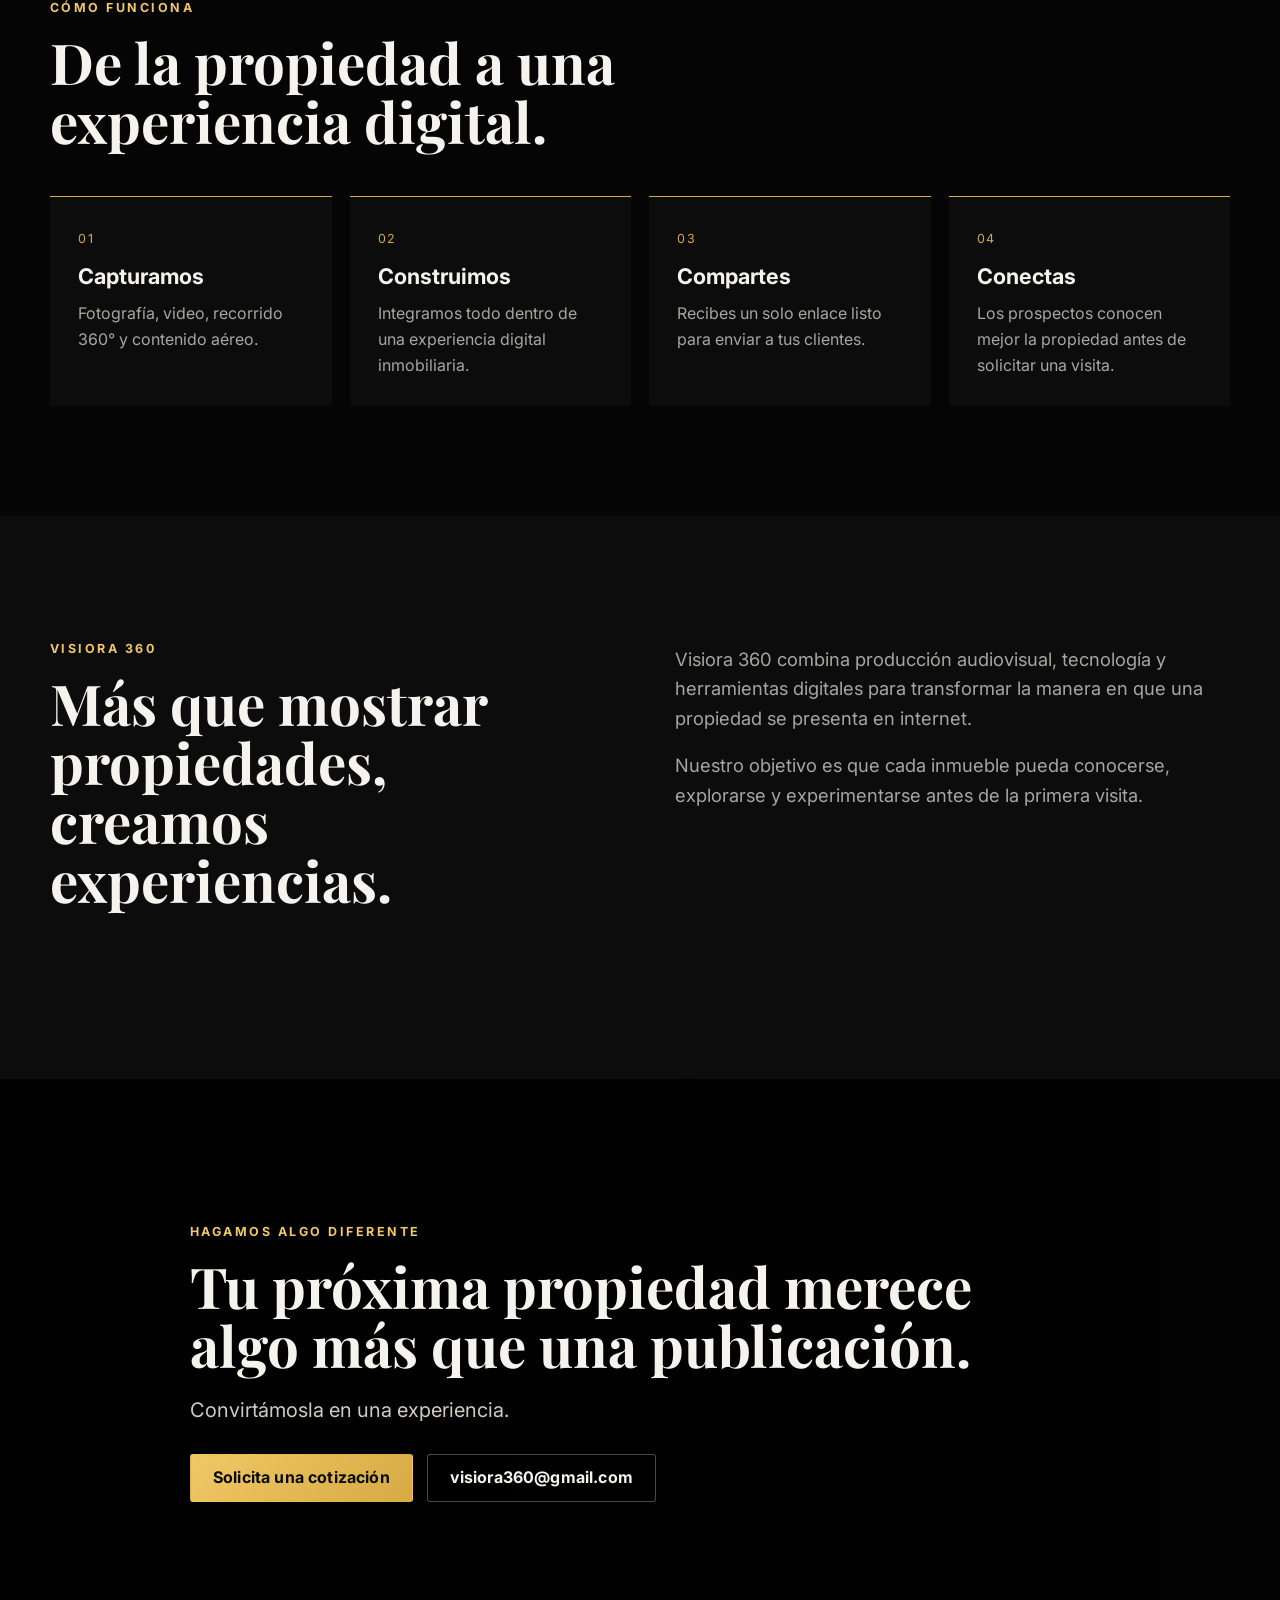
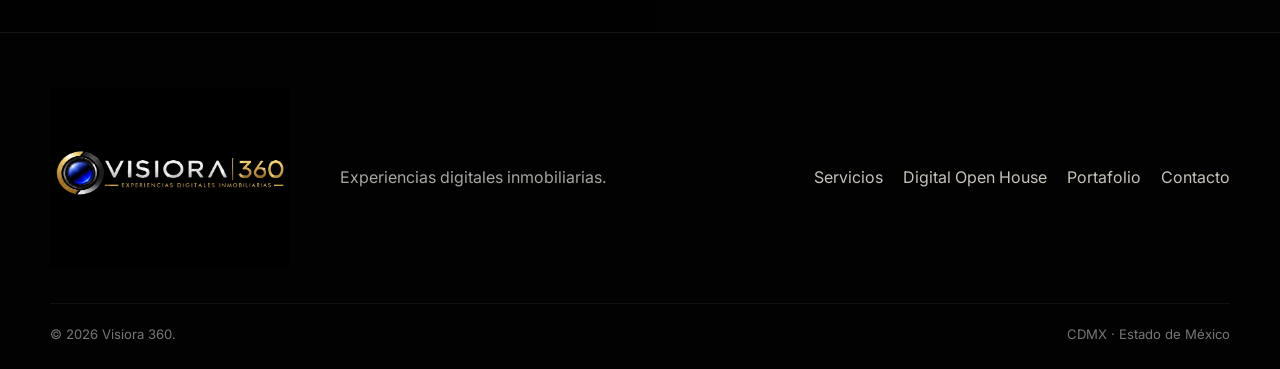
==== commit 815a0013: "Destacar DOH 001 en portafolio" ====
--- a/index.html
+++ b/index.html
@@ -294,31 +294,40 @@
     <article class="project-card reveal">
 
       <div class="project-image">
-        <img src="hero-visiora.png"
-             alt="Digital Open House de Magdalena Petlacalco"
-             loading="lazy">
+  <img src="propiedades/ajusco/04-patio.jpg"
+       alt="Casa en venta en Magdalena Petlacalco, Tlalpan"
+       loading="lazy">
       </div>
 
       <div class="project-copy">
 
-        <p class="eyebrow">
-          MAGDALENA PETLACALCO · TLALPAN
-        </p>
-
-        <h3>Digital Open House</h3>
-
-        <p>
-          Una experiencia inmobiliaria diseñada para reunir fotografía,
-          video, recorrido 360°, información y contacto dentro de un solo
-          enlace.
-        </p>
-
-        <a class="btn btn-gold"
-           href="propiedades/ajusco/">
-          Vive la experiencia
-        </a>
-
-      </div>
+  <p class="eyebrow">
+    DIGITAL OPEN HOUSE · DOH 001
+  </p>
+
+  <h3>Casa en venta · Magdalena Petlacalco</h3>
+
+  <p>
+    Tlalpan, Ciudad de México
+  </p>
+
+  <h3>$11,900,000 <span style="font-size:.5em;">MXN</span></h3>
+
+  <p>
+    3 recámaras · 3½ baños · 3 estacionamientos · 350 m² de construcción
+  </p>
+
+  <p>
+    Explora fotografías, video, recorrido 360°, características
+    y toda la experiencia digital de esta propiedad.
+  </p>
+
+  <a class="btn btn-gold"
+     href="propiedades/ajusco/">
+    Explorar propiedad →
+  </a>
+
+</div>
 
     </article>
 
--- a/styles.css
+++ b/styles.css
@@ -31,7 +31,7 @@
   width:min(1240px,calc(100% - 36px));margin:auto;
   min-height:82px;display:flex;align-items:center;justify-content:space-between;gap:24px;
 }
-.brand img{width:245px;max-height:62px;object-fit:contain}
+.brand img{width:330px;max-height:72px;object-fit:contain}
 .site-nav{display:flex;align-items:center;gap:22px;font-size:.93rem}
 .site-nav>a:not(.btn){color:#ddd}
 .site-nav>a:hover{color:var(--gold-2)}
@@ -49,7 +49,7 @@
 .btn-ghost:hover{border-color:var(--gold);color:var(--gold-2)}
 .hero{
   min-height:100vh;position:relative;display:flex;align-items:center;
-  background:url("assets/hero/hero-visiora.png") center/cover no-repeat;
+  background:url("hero-visiora.png") center/cover no-repeat;
   overflow:hidden;
 }
 .hero-overlay{
@@ -119,8 +119,29 @@
 .footer-links a{color:#c7c3bb}
 .footer-bottom{display:flex;justify-content:space-between;color:#777;font-size:.82rem;margin-top:35px;padding-top:20px;border-top:1px solid rgba(255,255,255,.06)}
 .whatsapp-float{
-  position:fixed;right:20px;bottom:20px;z-index:40;width:54px;height:54px;border-radius:50%;
-  display:grid;place-items:center;background:#25d366;color:#07130b;font-weight:900;box-shadow:0 12px 30px rgba(0,0,0,.35)
+  position:fixed;
+  right:22px;
+  bottom:22px;
+  z-index:40;
+  width:58px;
+  height:58px;
+  border-radius:50%;
+  display:grid;
+  place-items:center;
+  background:#25d366;
+  color:#fff;
+  box-shadow:0 12px 30px rgba(0,0,0,.38);
+  transition:transform .25s ease, box-shadow .25s ease;
+}
+
+.whatsapp-float:hover{
+  transform:translateY(-3px) scale(1.04);
+  box-shadow:0 16px 36px rgba(0,0,0,.45);
+}
+
+.whatsapp-float svg{
+  width:31px;
+  height:31px;
 }
 .reveal{opacity:0;transform:translateY(26px);transition:opacity .7s ease,transform .7s ease}
 .reveal.visible{opacity:1;transform:none}
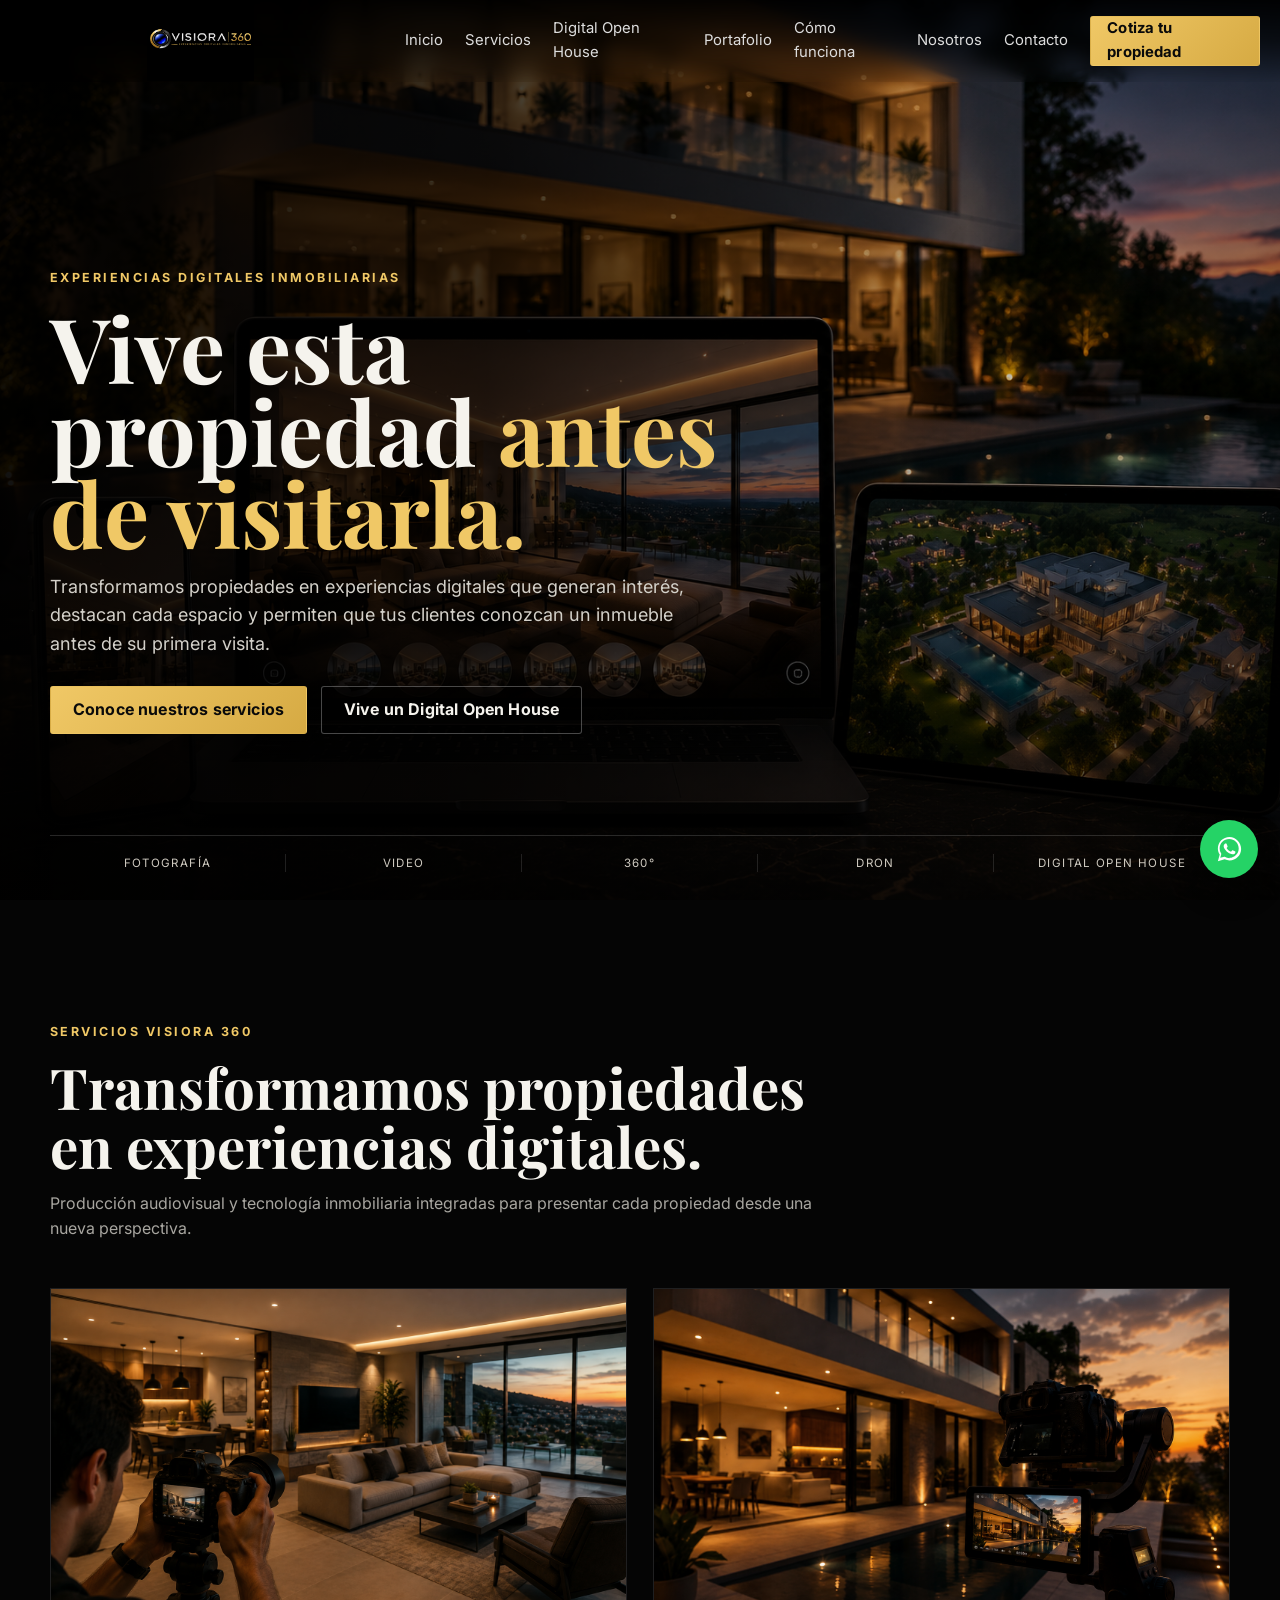
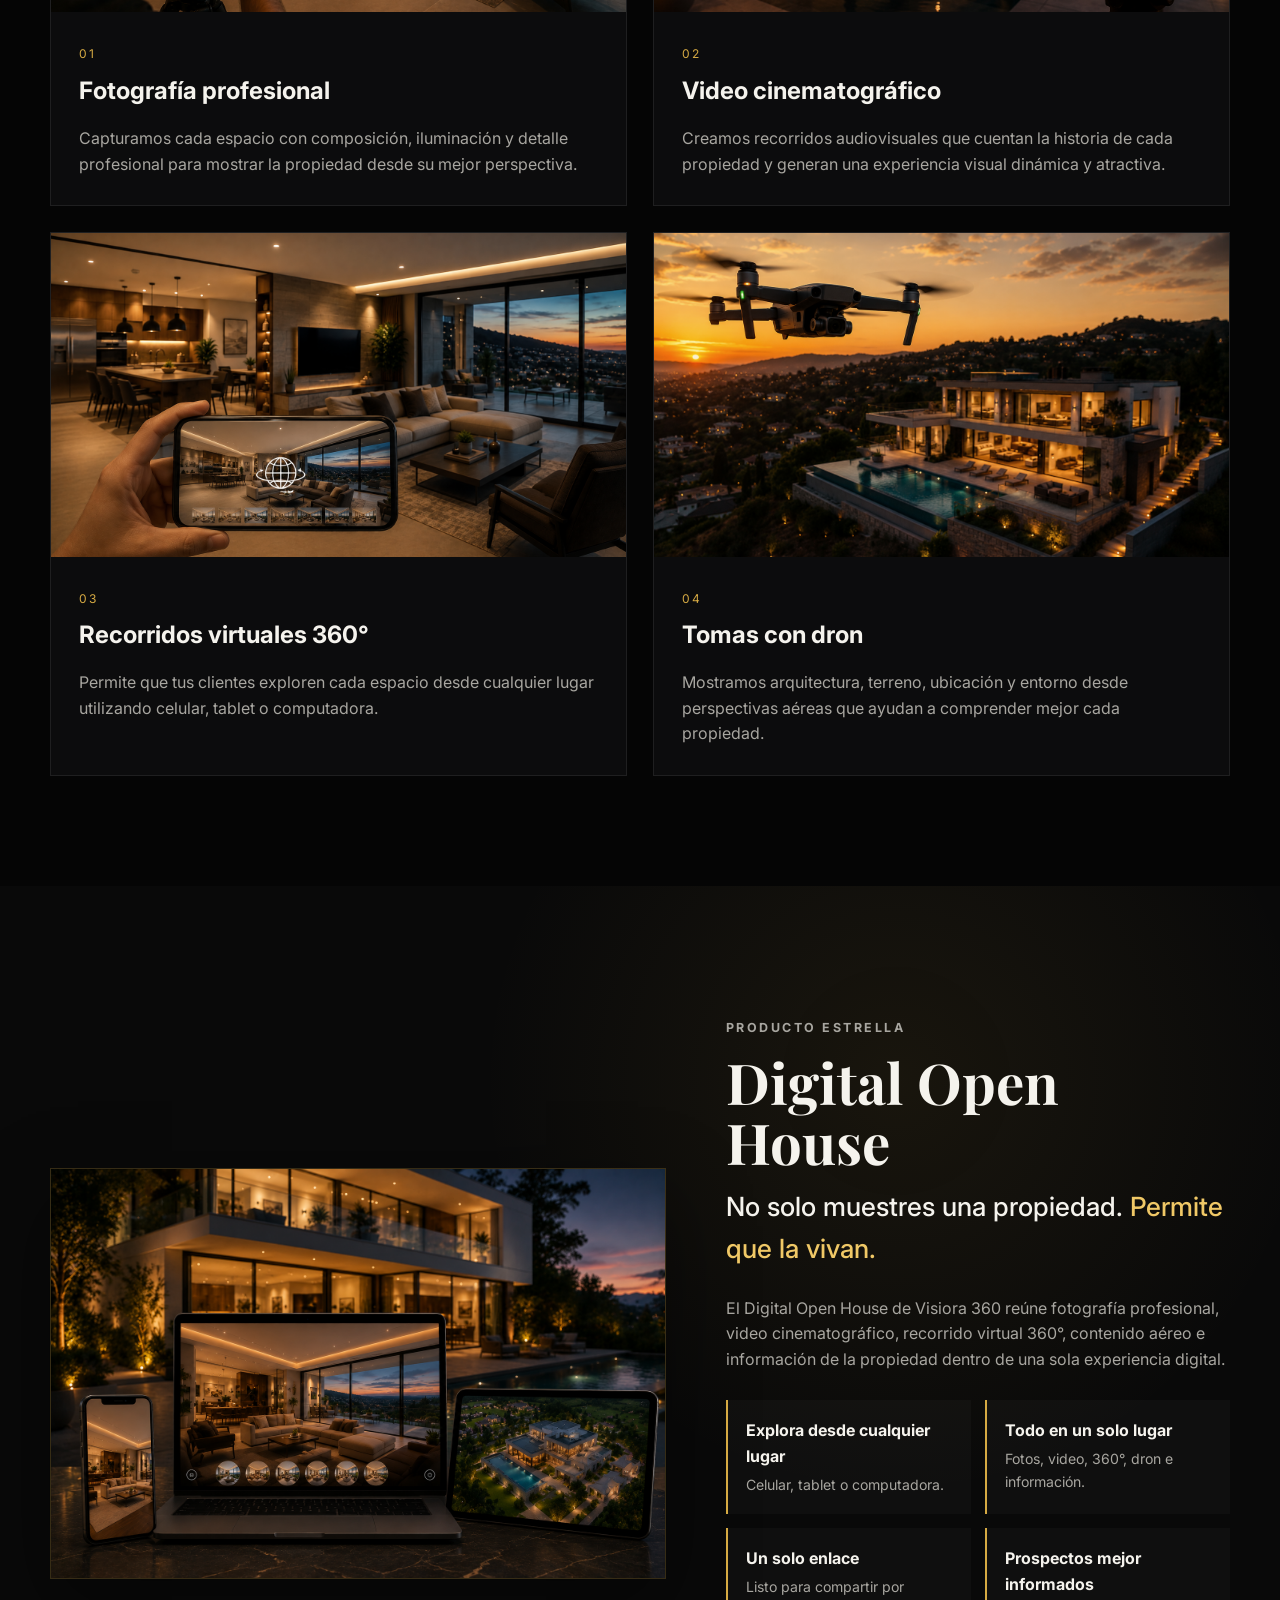
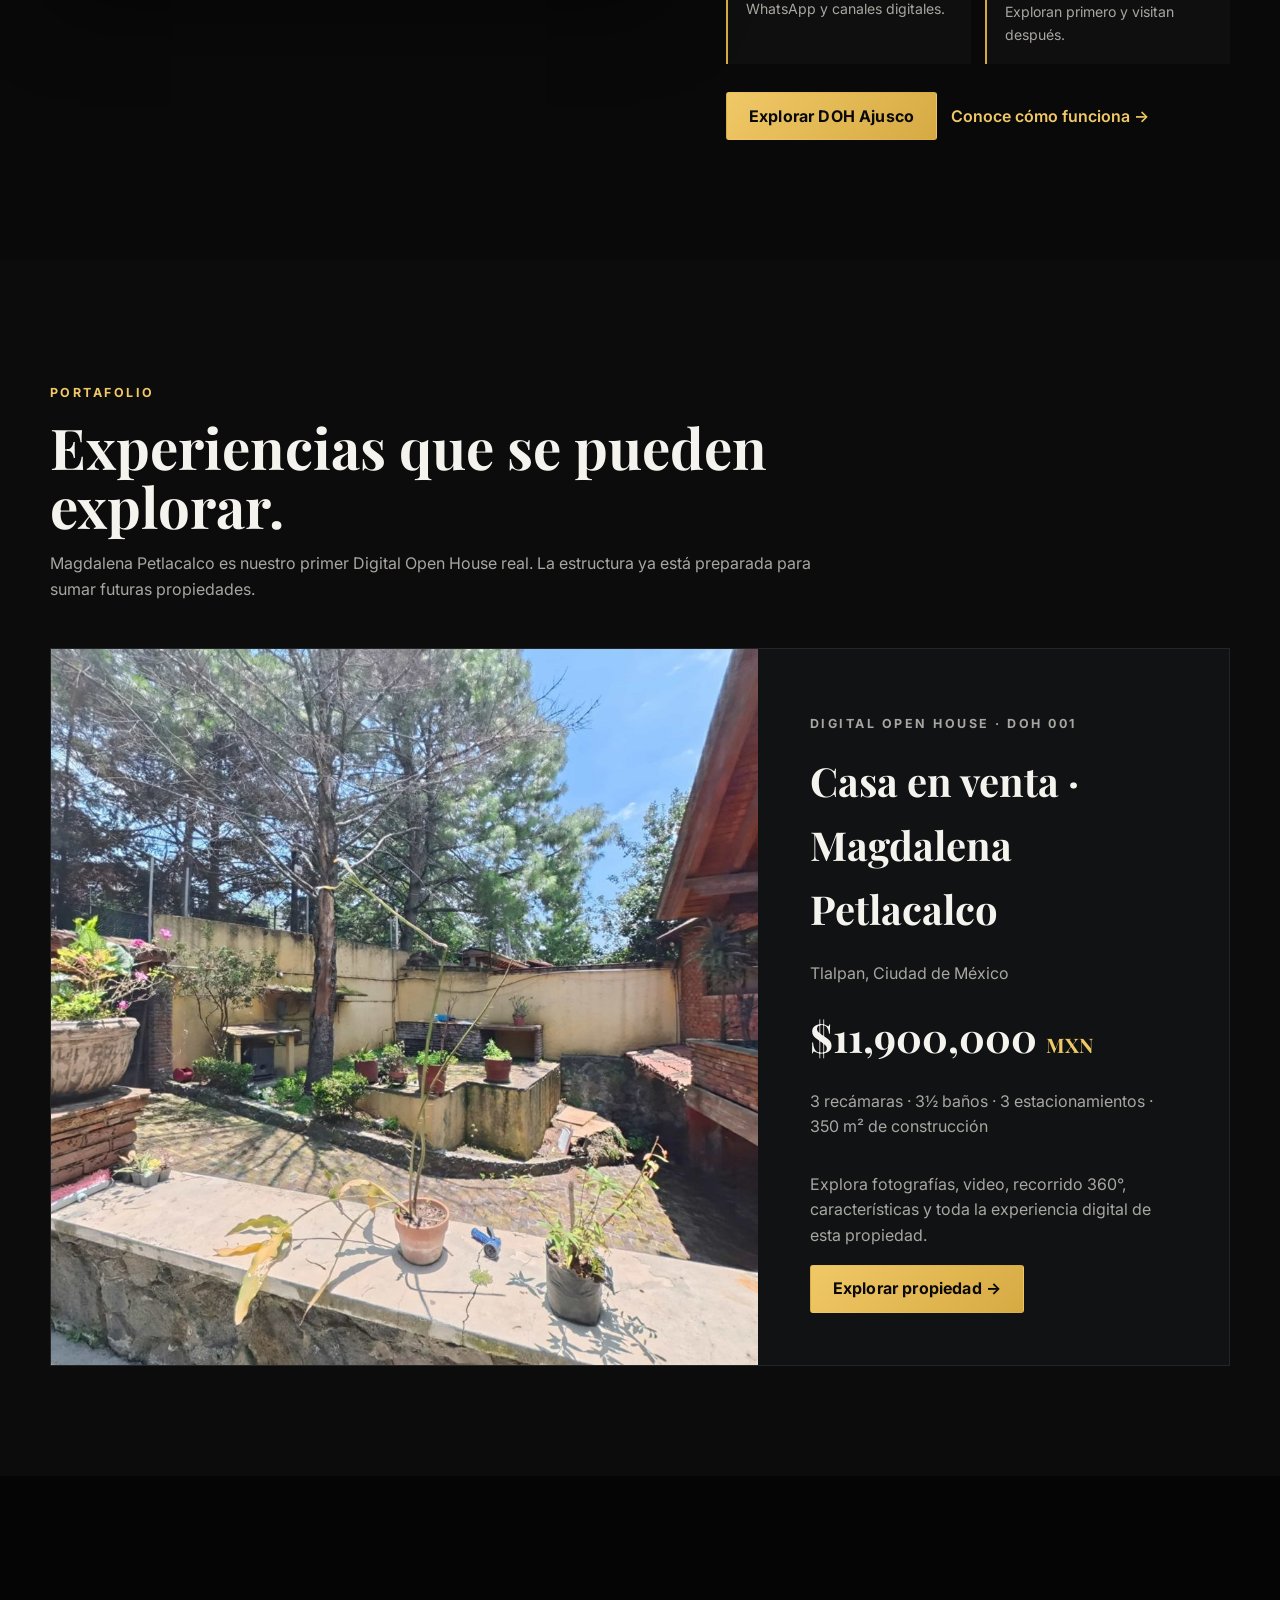
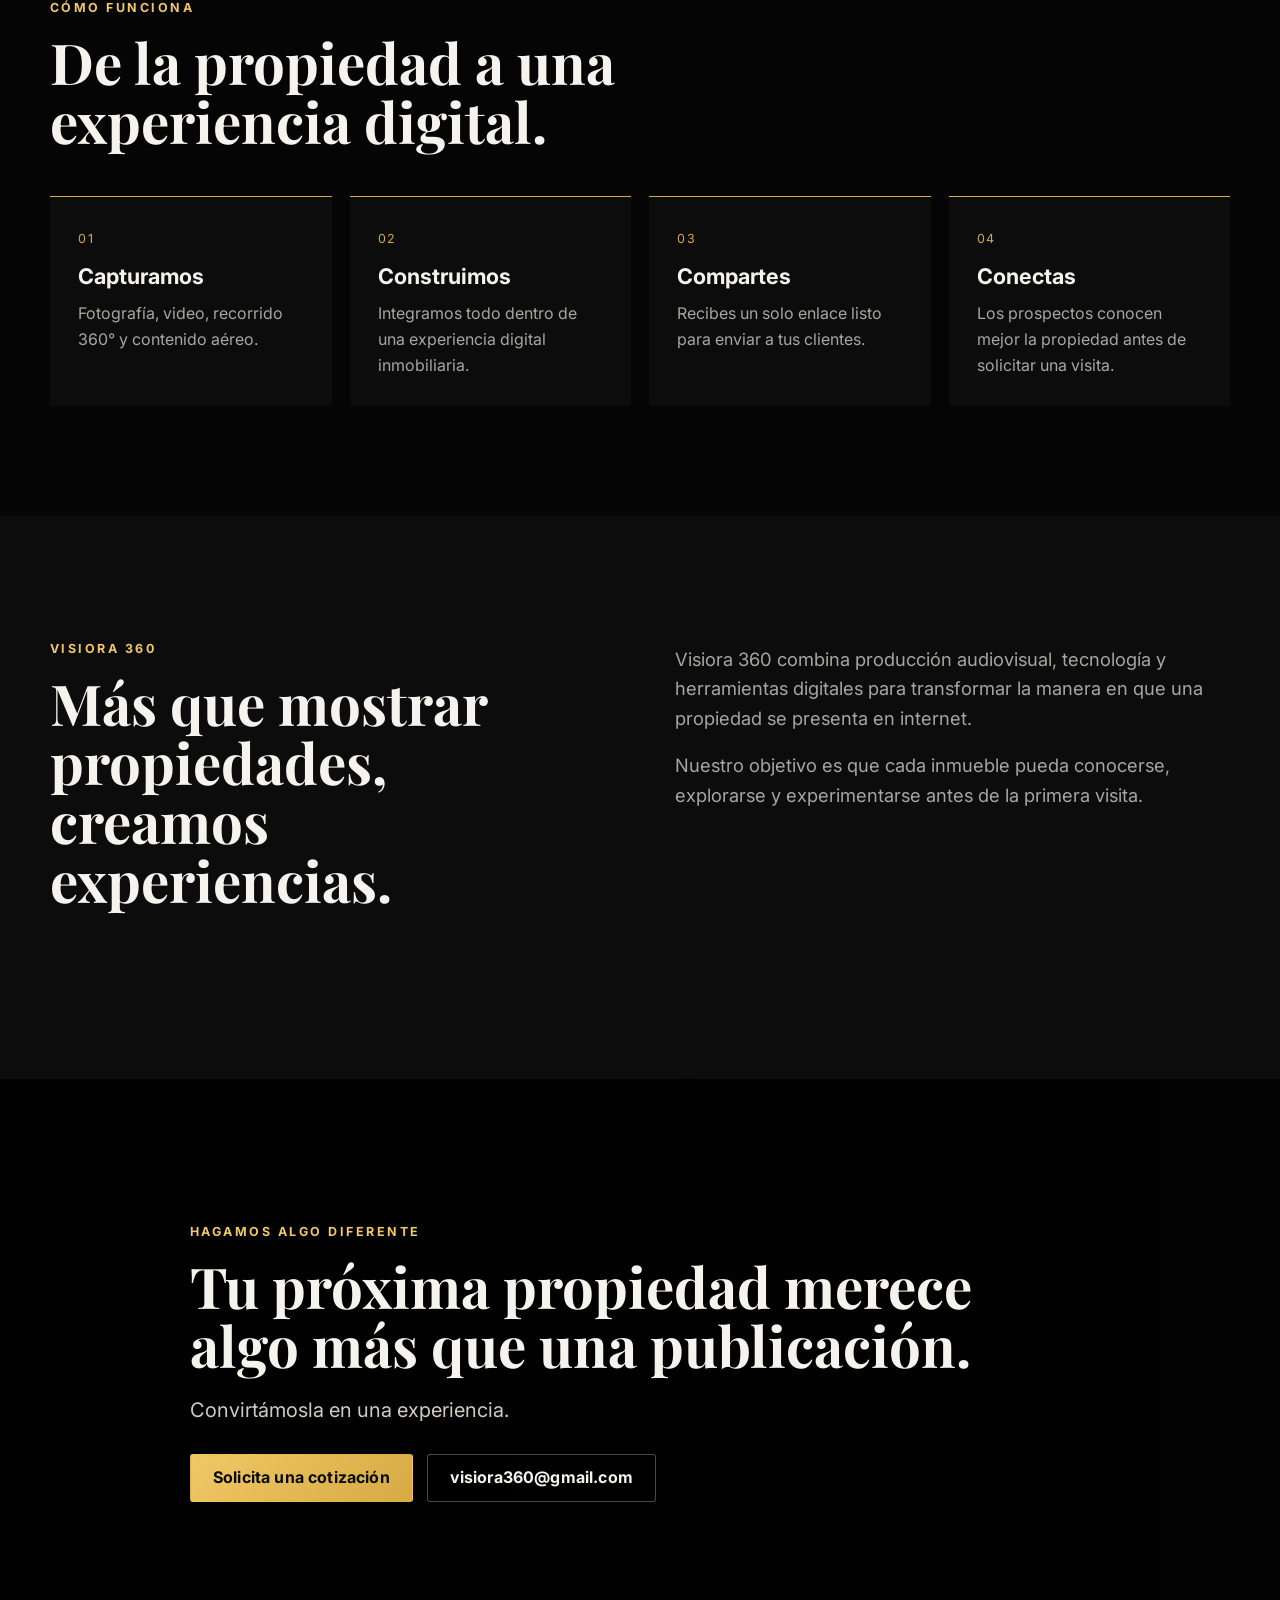
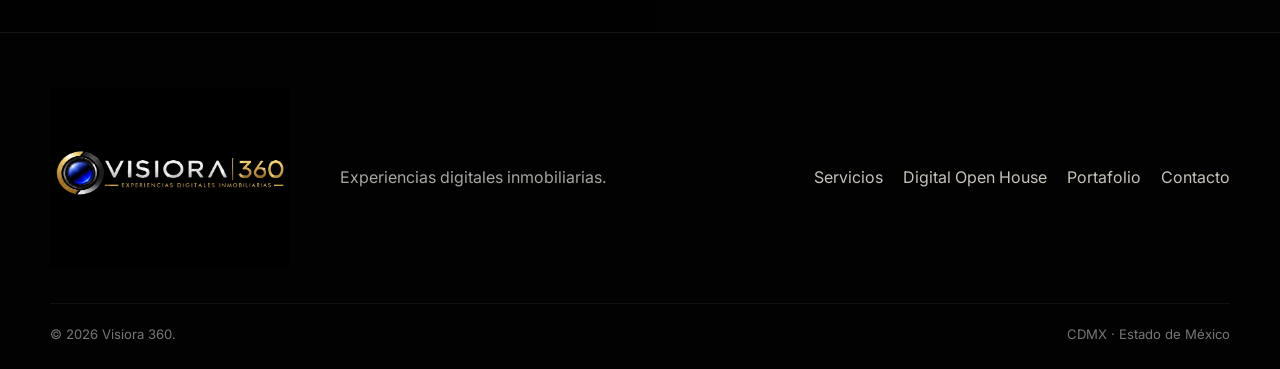
==== commit 5d3c9256: "Mejorar acceso al DOH Ajusco" ====
--- a/index.html
+++ b/index.html
@@ -255,8 +255,8 @@
       <div class="doh-actions">
 
         <a class="btn btn-gold"
-           href="propiedades/ajusco/">
-          Vive la experiencia
+   href="propiedades/ajusco/">
+  Explorar DOH Ajusco
         </a>
 
         <a class="text-link" href="#como-funciona">
--- a/styles.css
+++ b/styles.css
@@ -31,7 +31,11 @@
   width:min(1240px,calc(100% - 36px));margin:auto;
   min-height:82px;display:flex;align-items:center;justify-content:space-between;gap:24px;
 }
-.brand img{width:330px;max-height:72px;object-fit:contain}
+.brand img{
+  width:370px;
+  max-height:80px;
+  object-fit:contain;
+}
 .site-nav{display:flex;align-items:center;gap:22px;font-size:.93rem}
 .site-nav>a:not(.btn){color:#ddd}
 .site-nav>a:hover{color:var(--gold-2)}
@@ -61,7 +65,12 @@
 .hero-content>*{max-width:720px}
 .eyebrow{color:var(--gold-2);font-size:.78rem;font-weight:700;letter-spacing:.2em;text-transform:uppercase}
 h1,h2{font-family:"Playfair Display",Georgia,serif;line-height:1.05;margin:.25em 0}
-h1{font-size:clamp(3rem,6vw,6.4rem);max-width:800px!important}
+.hero h1{
+  font-size:clamp(54px,7vw,96px);
+  line-height:.92;
+  max-width:760px;
+  margin:18px 0 18px;
+}
 h1 span,h3 span{color:var(--gold-2)}
 .hero-copy{font-size:1.13rem;color:#d3d0c9;max-width:650px!important}
 .hero-actions,.cta-actions,.doh-actions{display:flex;gap:14px;flex-wrap:wrap;margin-top:28px}
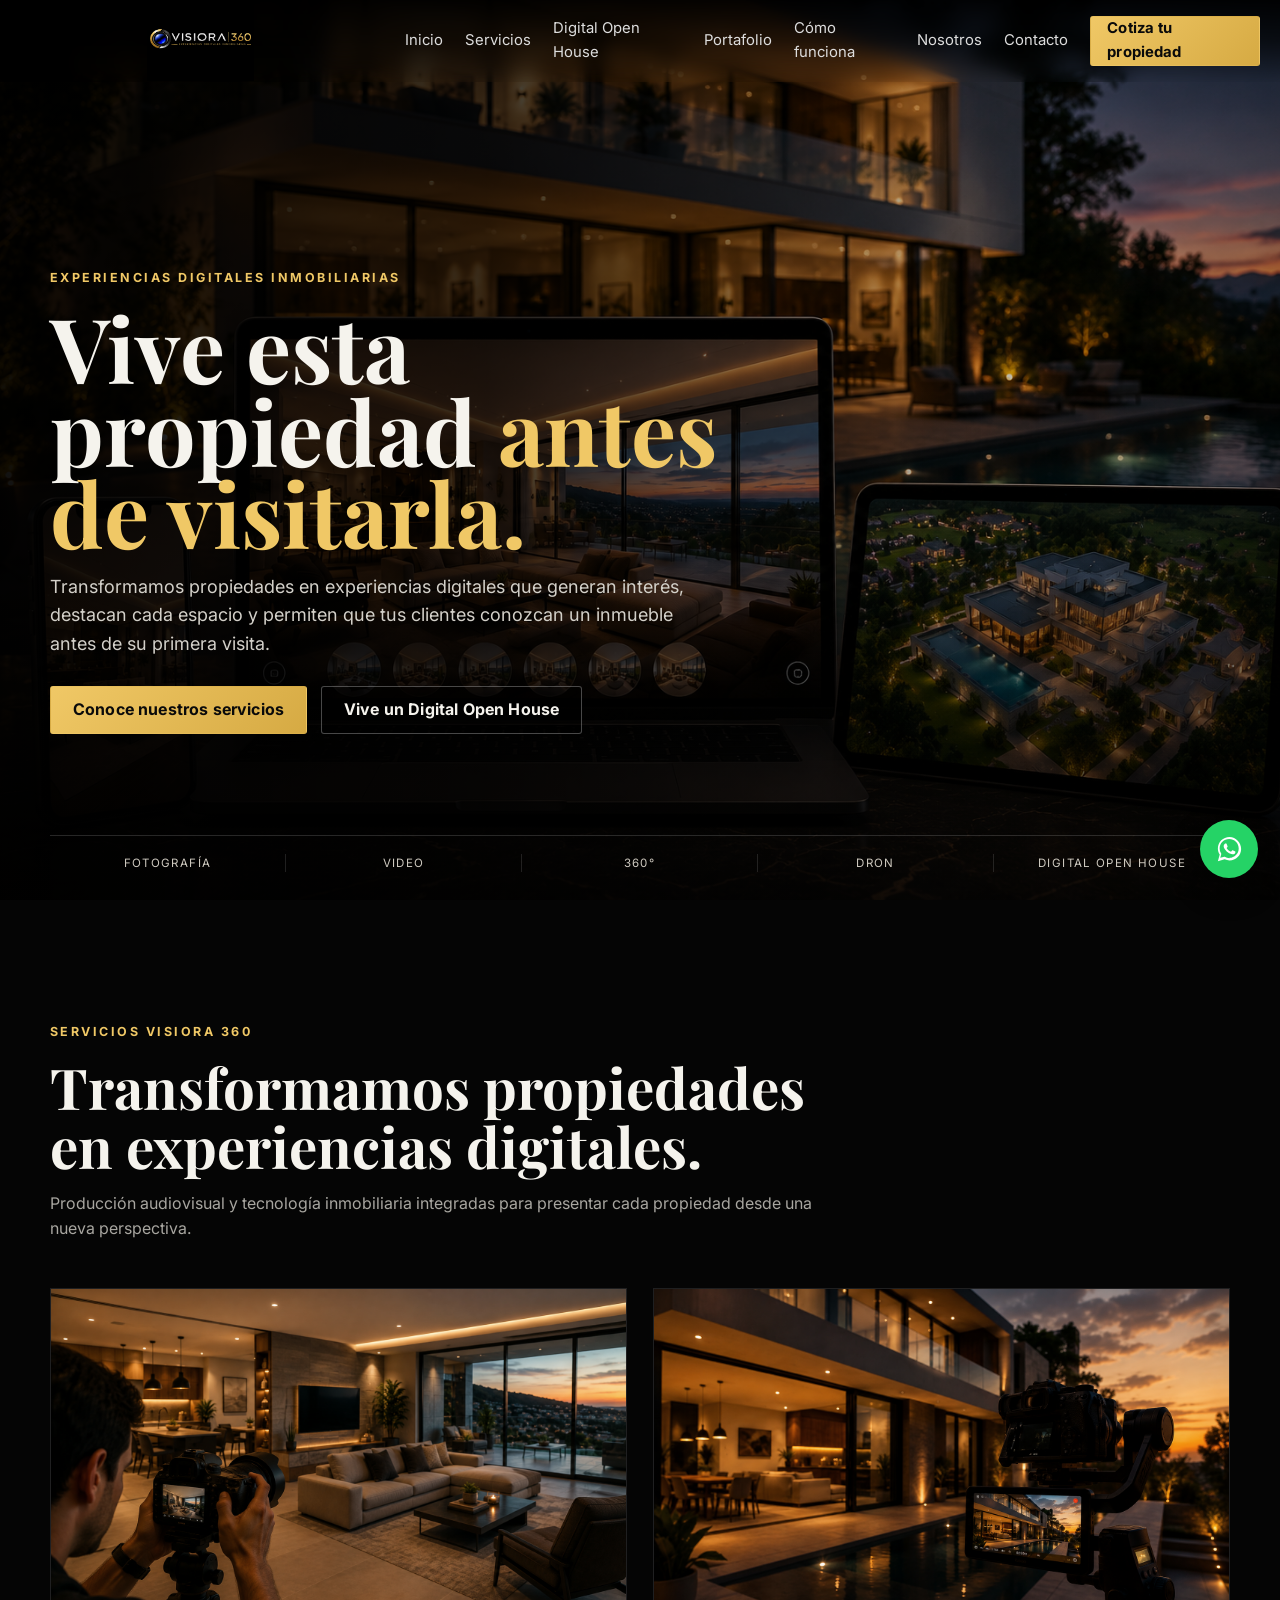
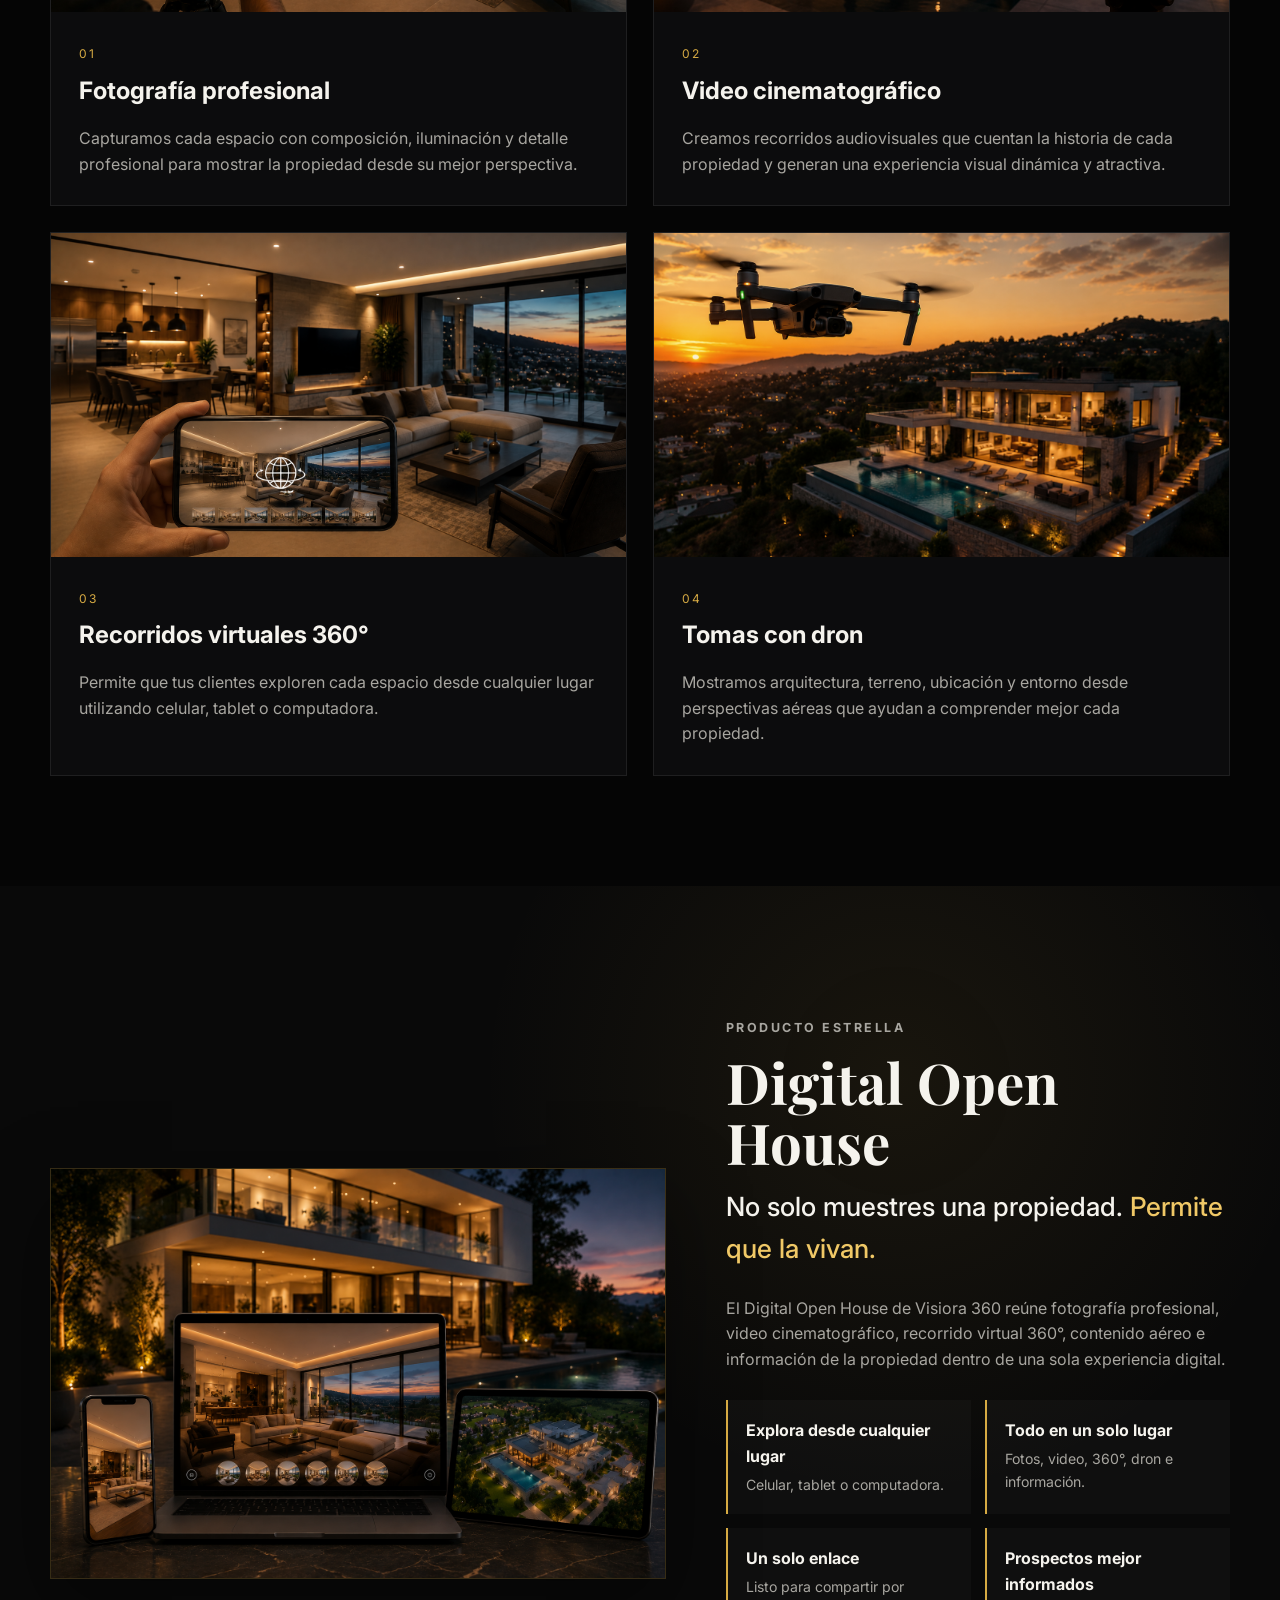
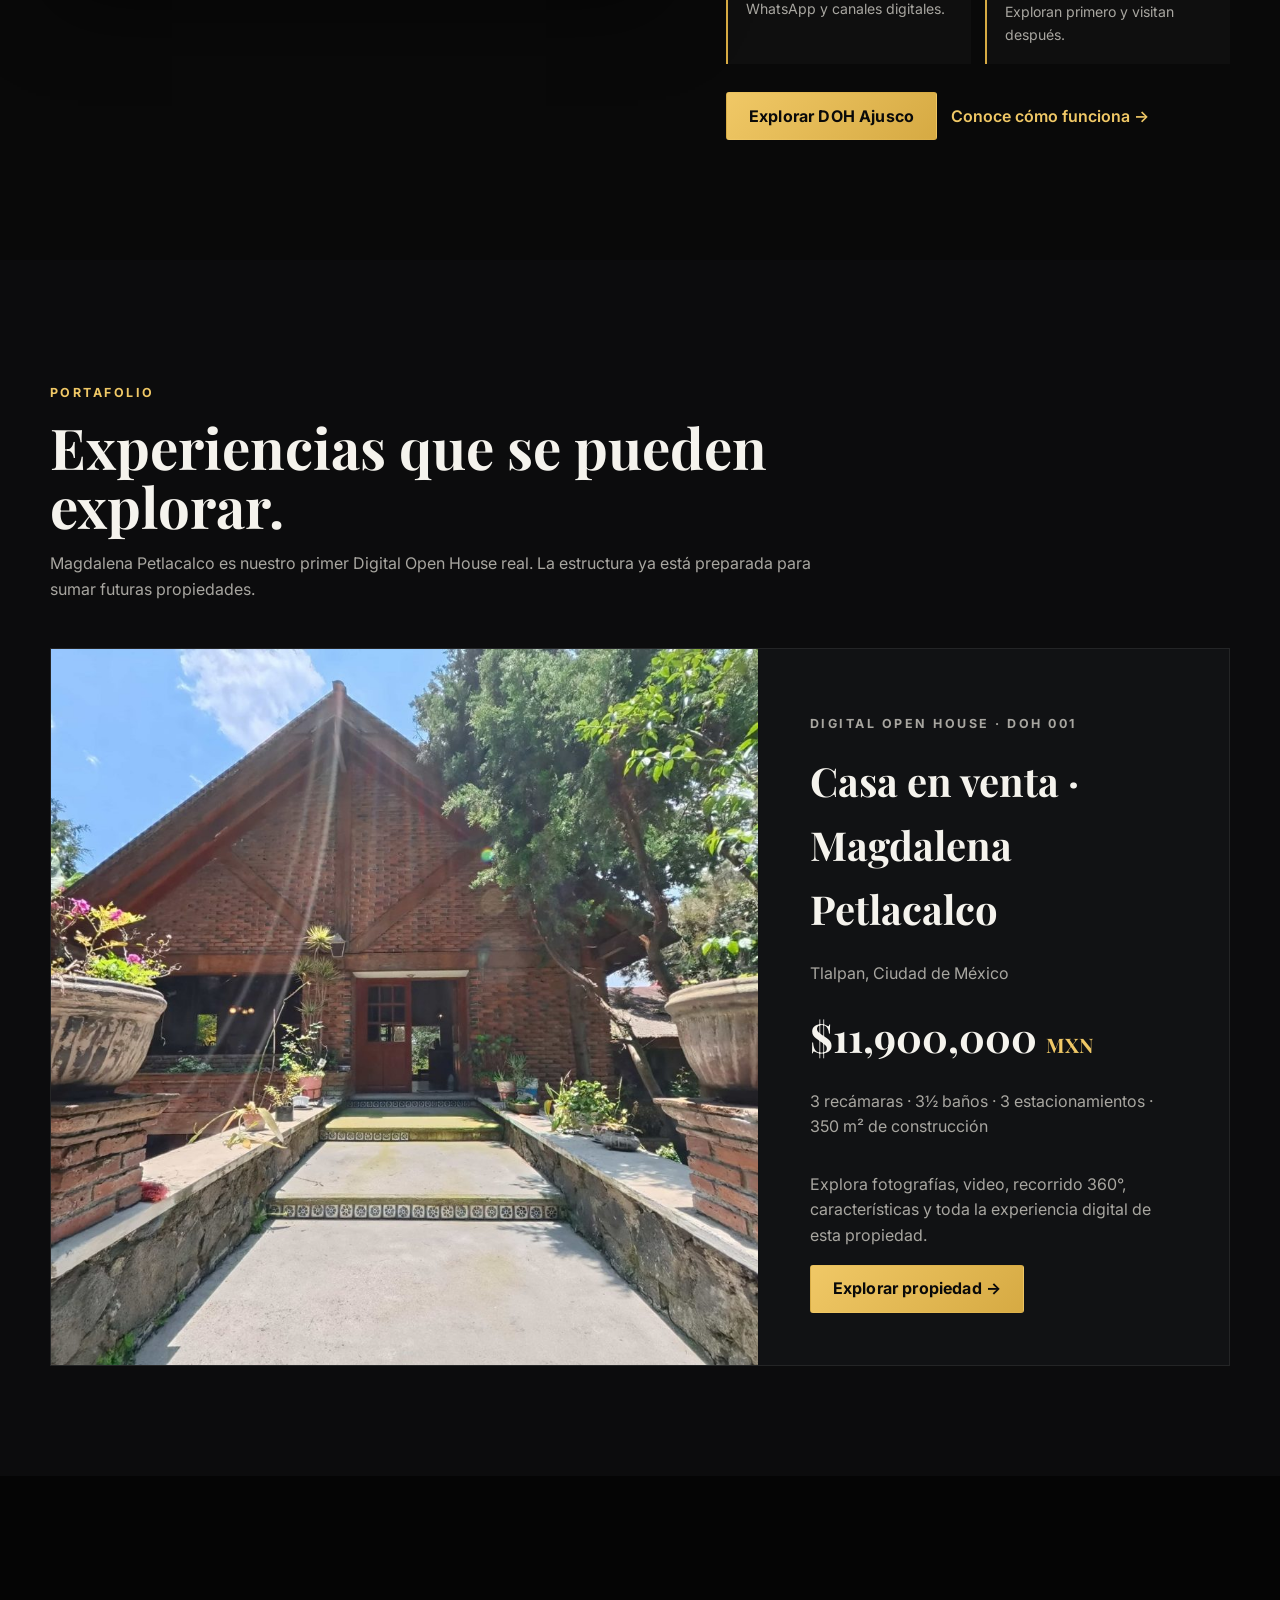
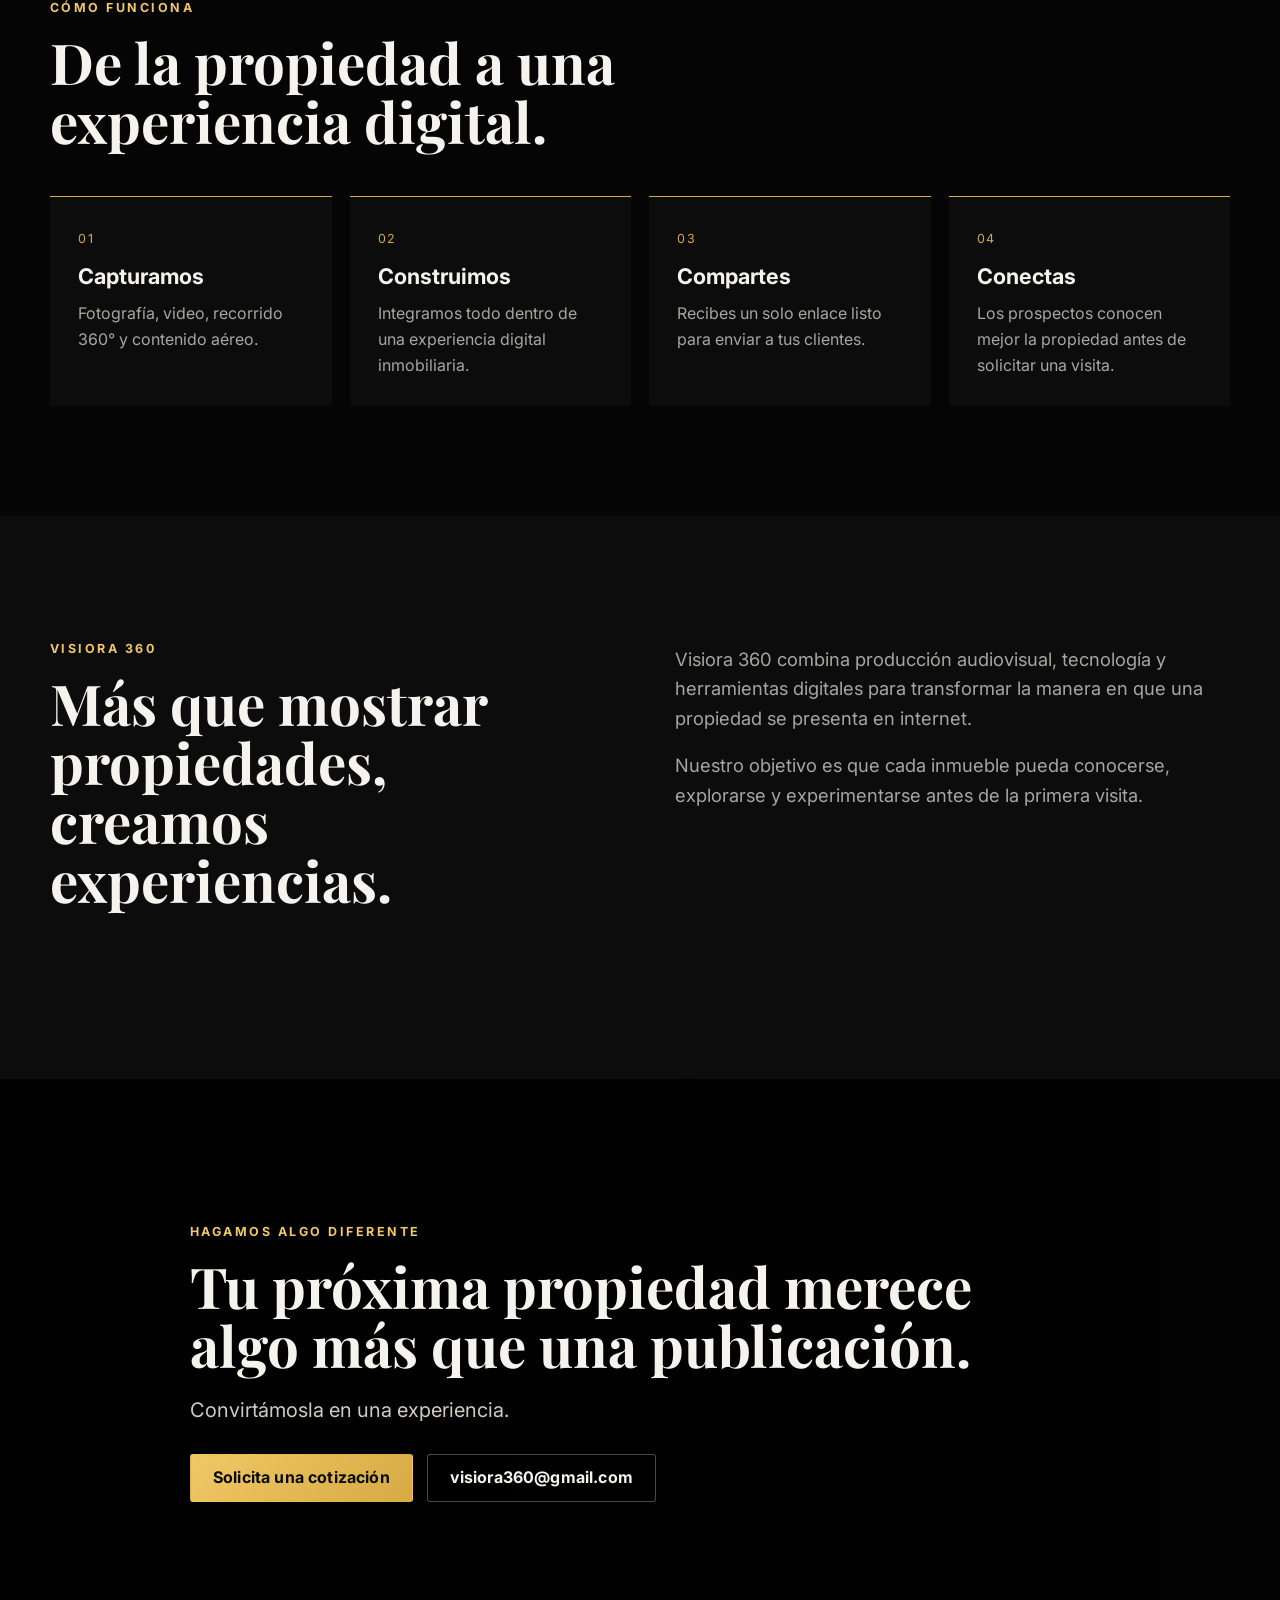
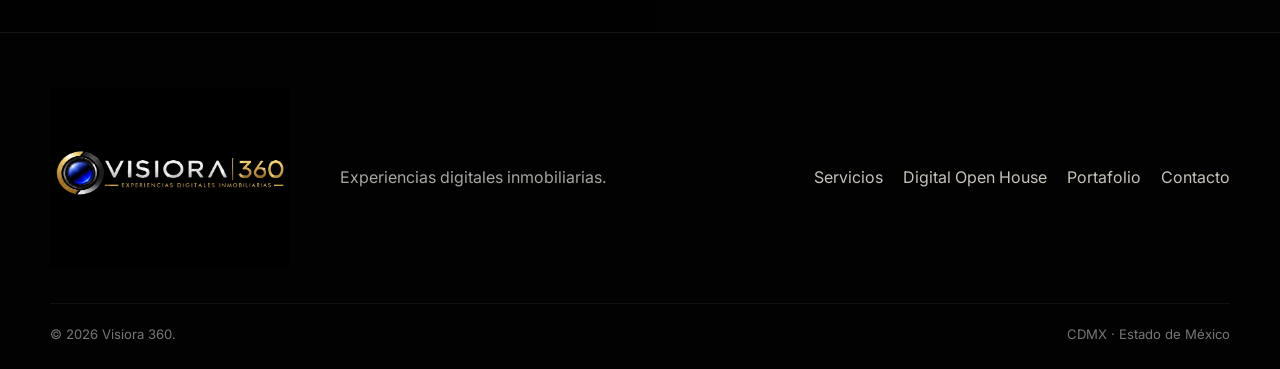
==== commit 9b78cb88: "cambio a fachada" ====
--- a/index.html
+++ b/index.html
@@ -294,7 +294,7 @@
     <article class="project-card reveal">
 
       <div class="project-image">
-  <img src="propiedades/ajusco/04-patio.jpg"
+  <img src="propiedades/ajusco/08-fachada.jpg"
        alt="Casa en venta en Magdalena Petlacalco, Tlalpan"
        loading="lazy">
       </div>
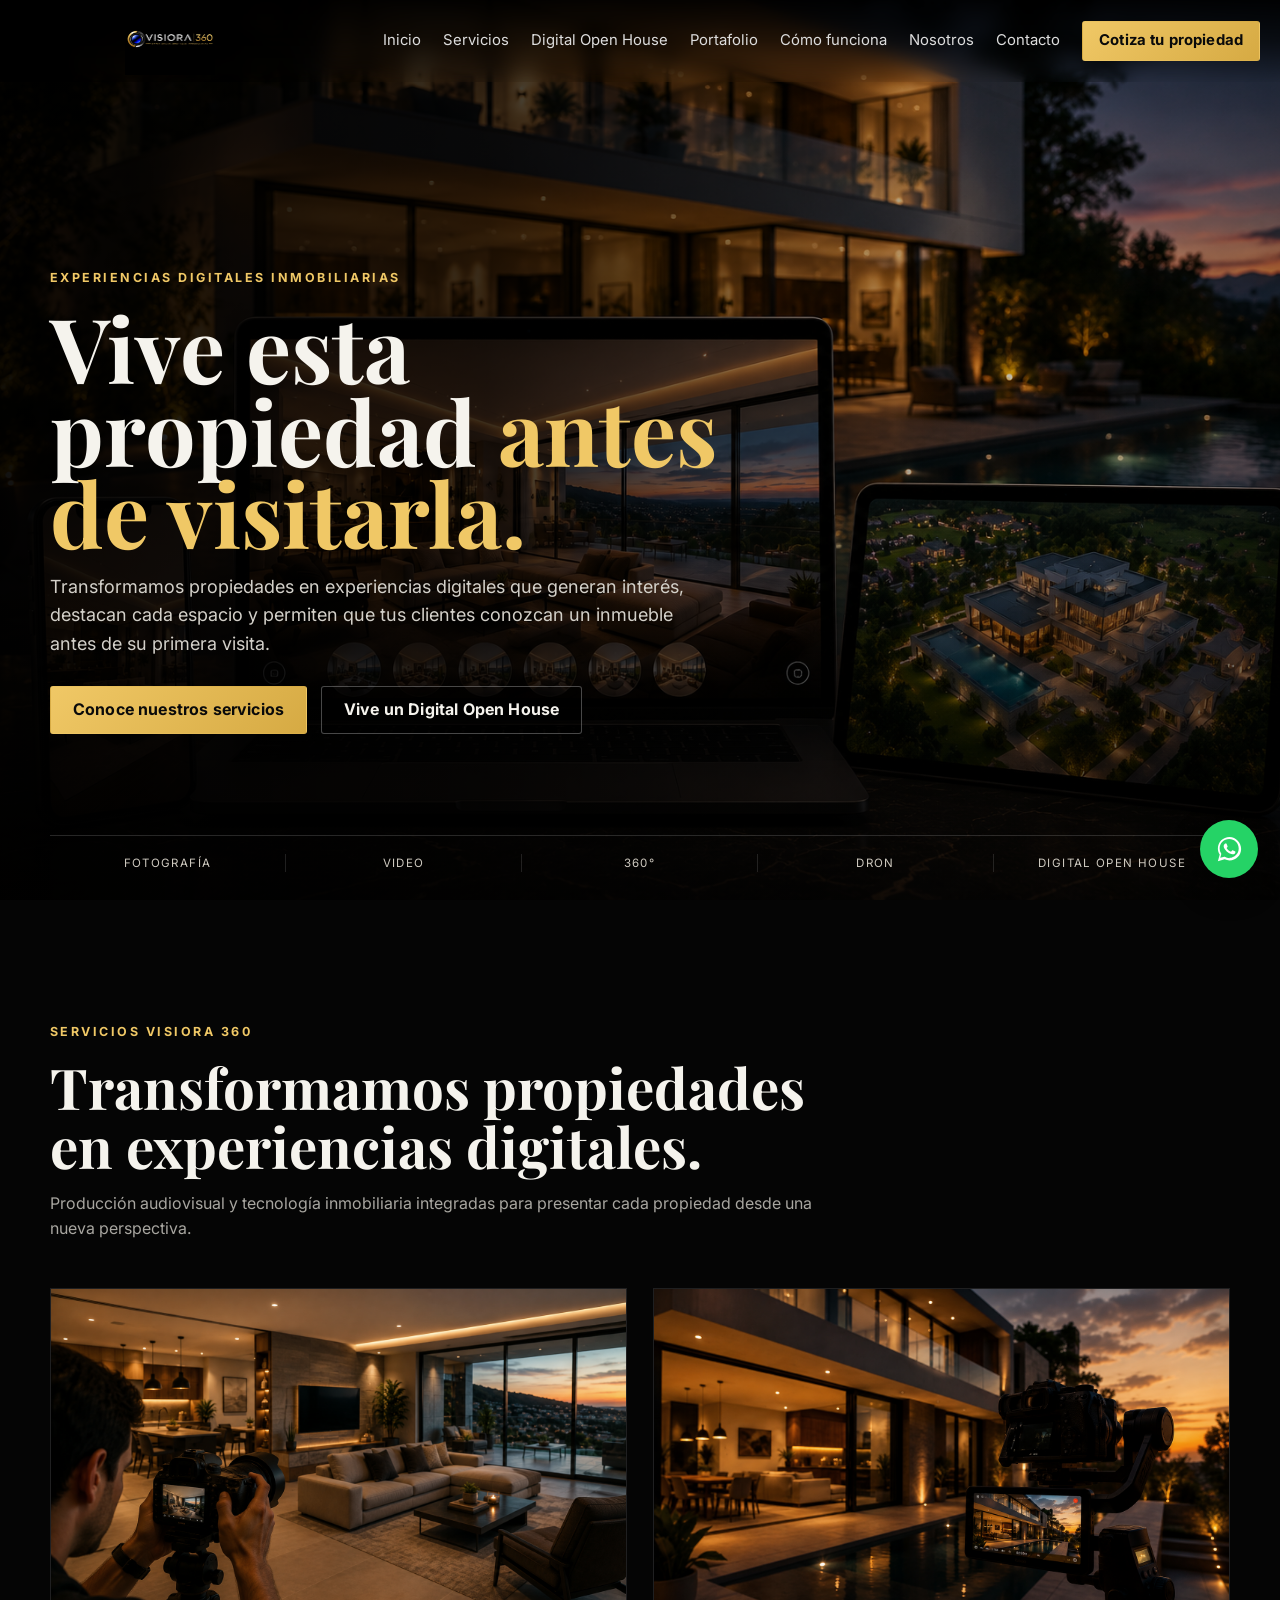
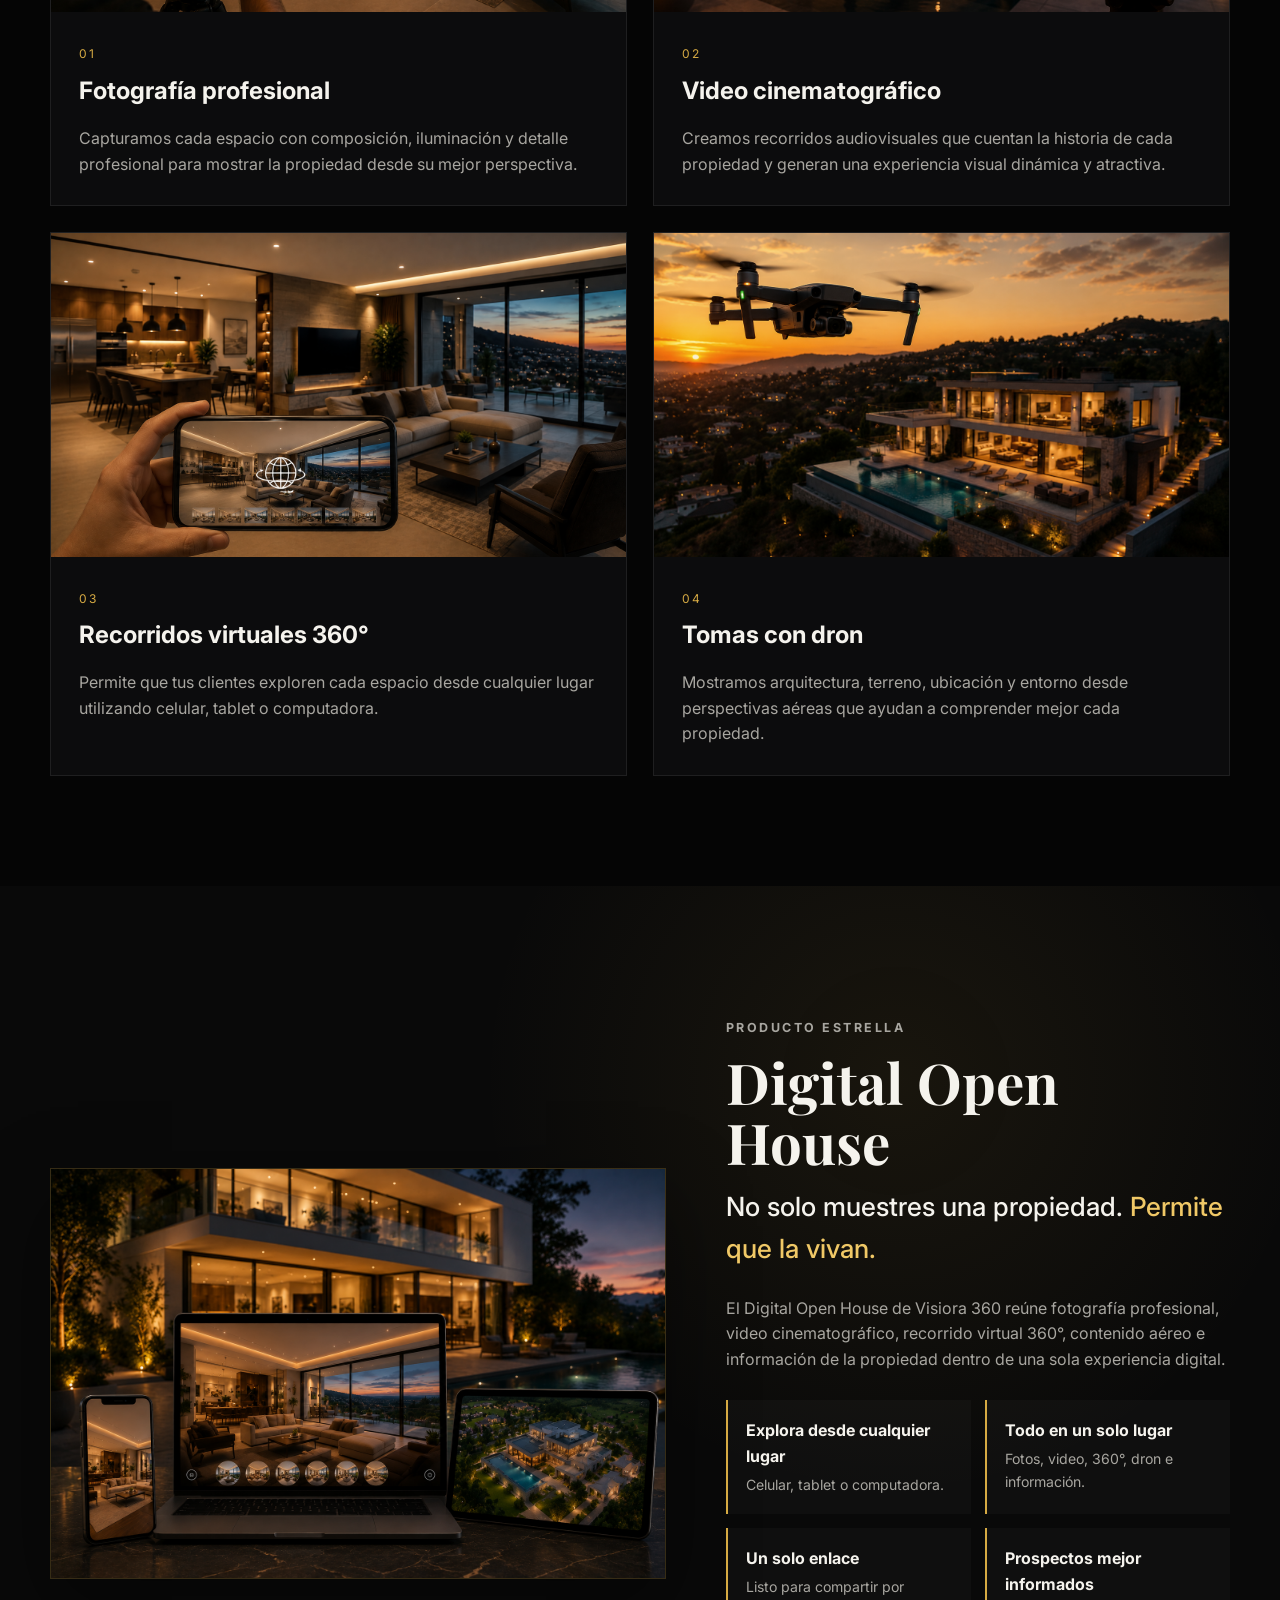
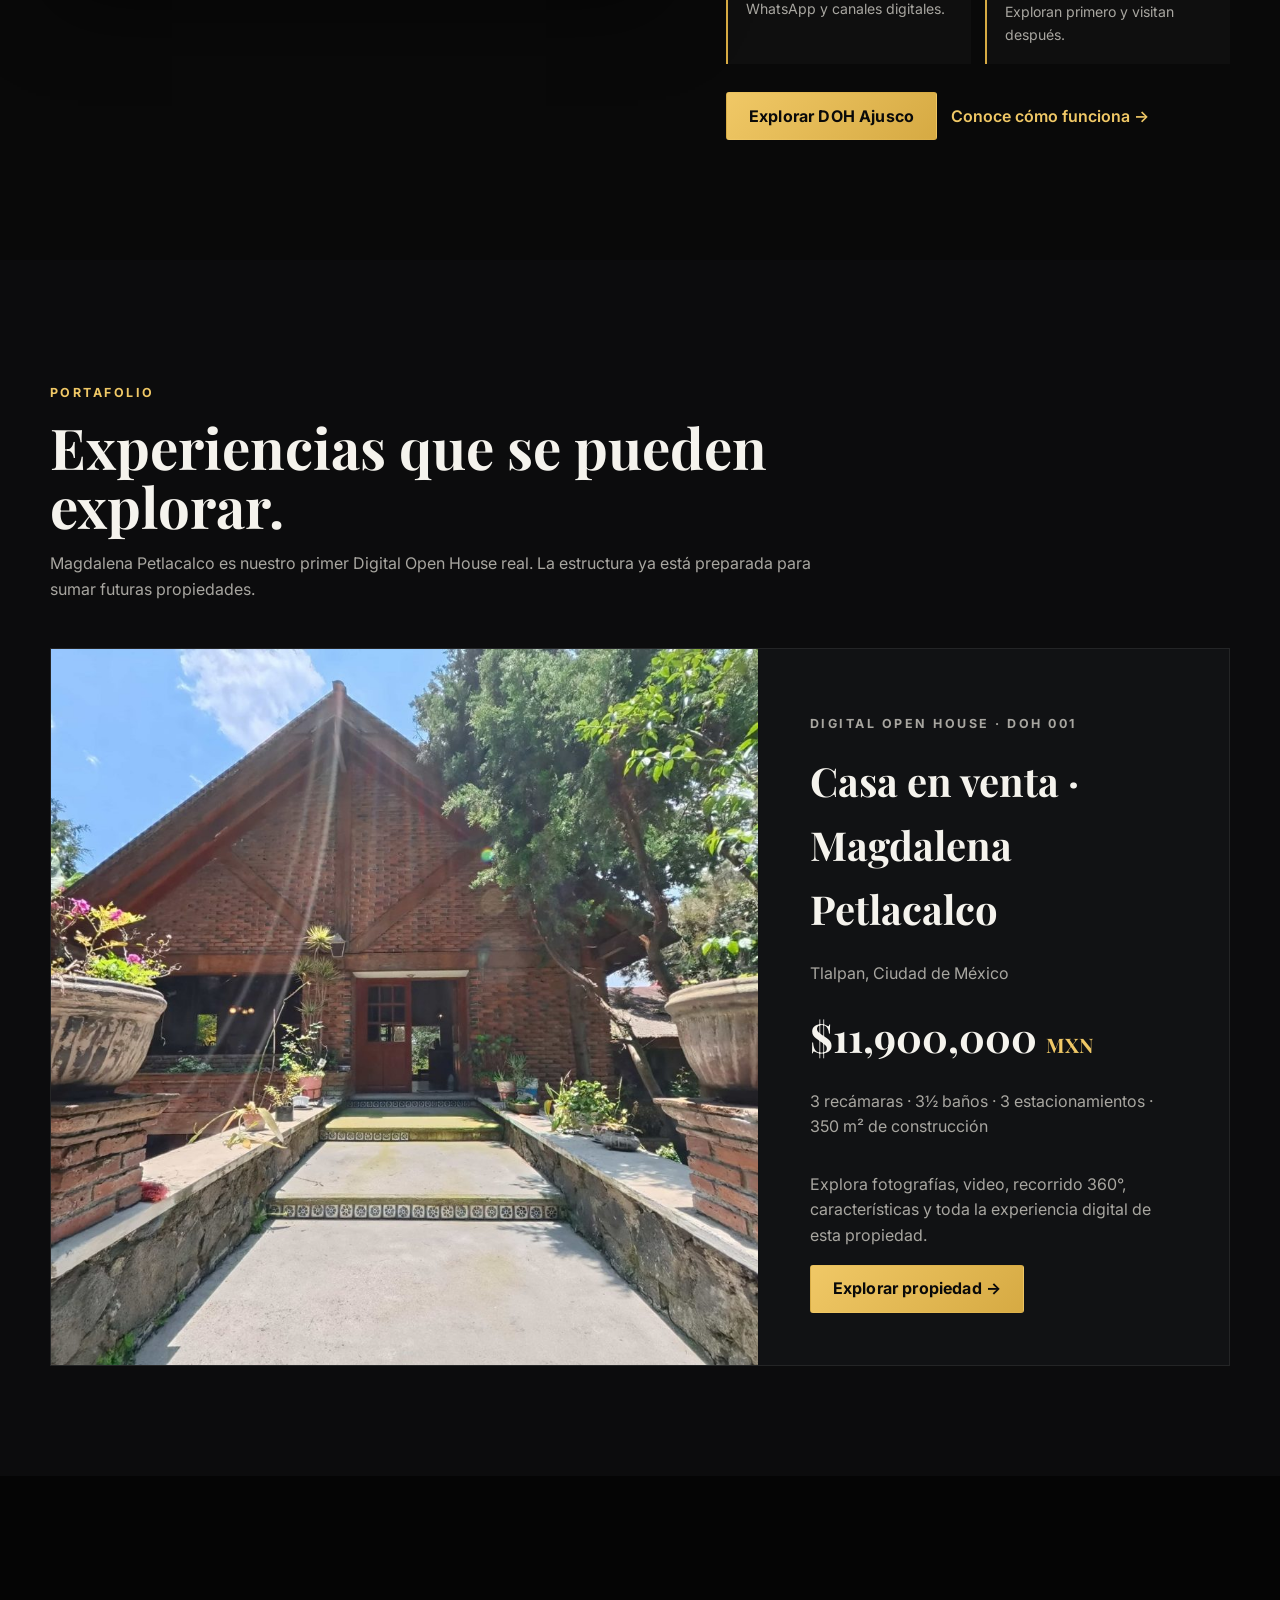
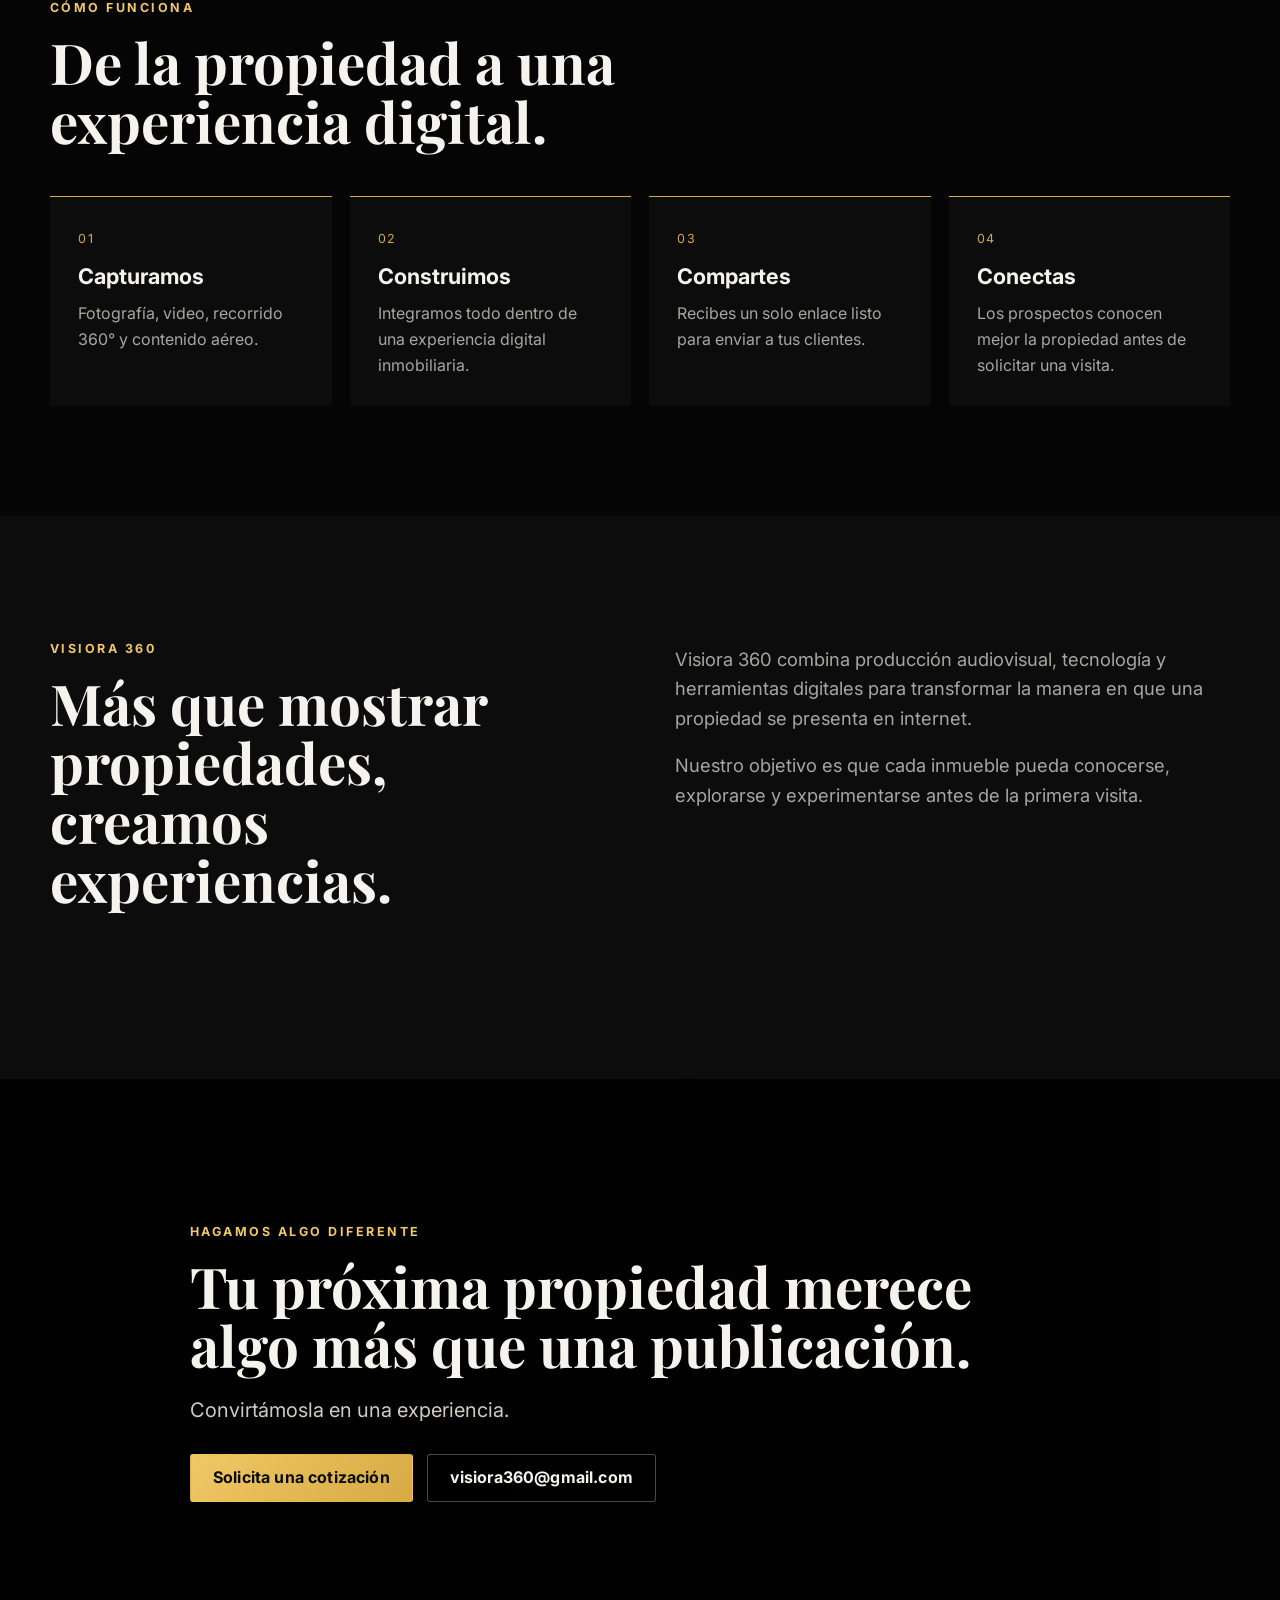
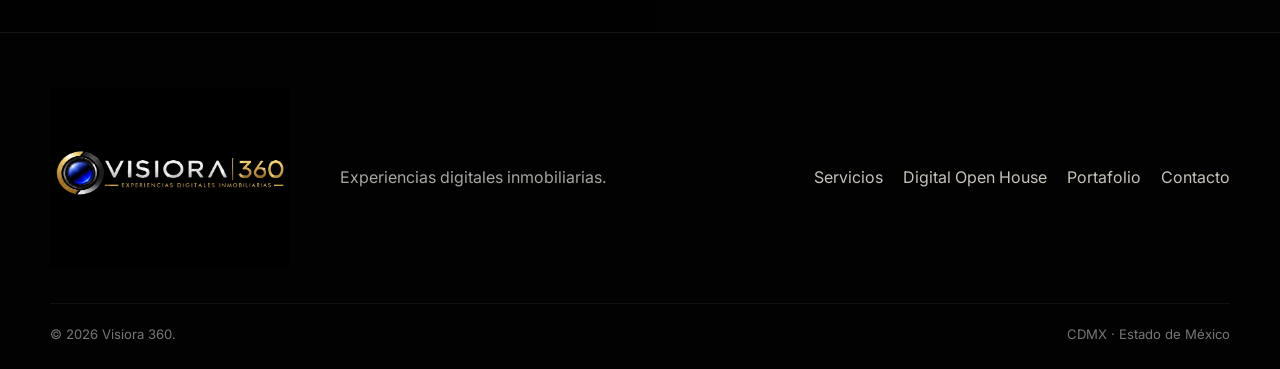
==== commit 3a14e12c: "Conectar menú principal con portafolios" ====
--- a/index.html
+++ b/index.html
@@ -41,7 +41,7 @@
       <a href="#inicio">Inicio</a>
       <a href="#servicios">Servicios</a>
       <a href="#doh">Digital Open House</a>
-      <a href="#portafolio">Portafolio</a>
+      <a href="portafolio/">Portafolio</a>
       <a href="#como-funciona">Cómo funciona</a>
       <a href="#nosotros">Nosotros</a>
       <a href="#contacto">Contacto</a>
--- a/styles.css
+++ b/styles.css
@@ -32,8 +32,8 @@
   min-height:82px;display:flex;align-items:center;justify-content:space-between;gap:24px;
 }
 .brand img{
-  width:370px;
-  max-height:80px;
+  width:300px;
+  max-height:68px;
   object-fit:contain;
 }
 .site-nav{display:flex;align-items:center;gap:22px;font-size:.93rem}
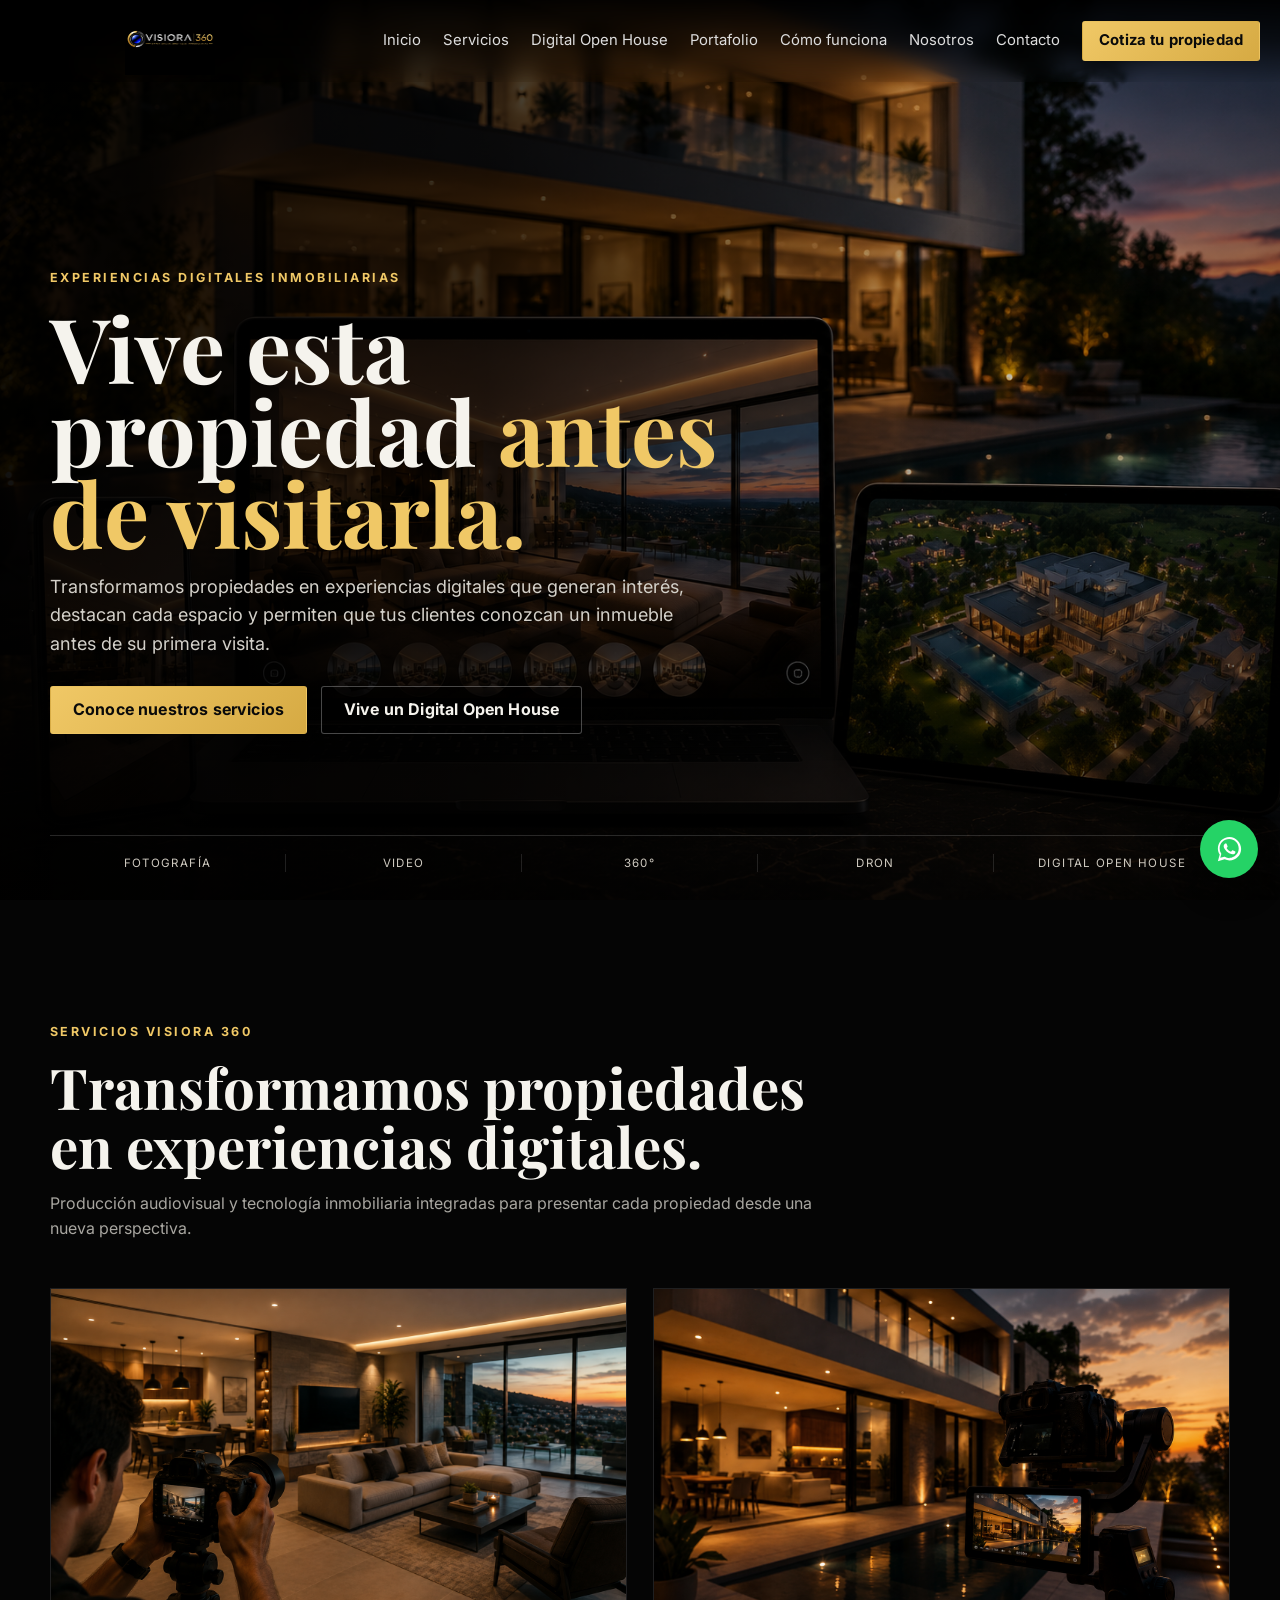
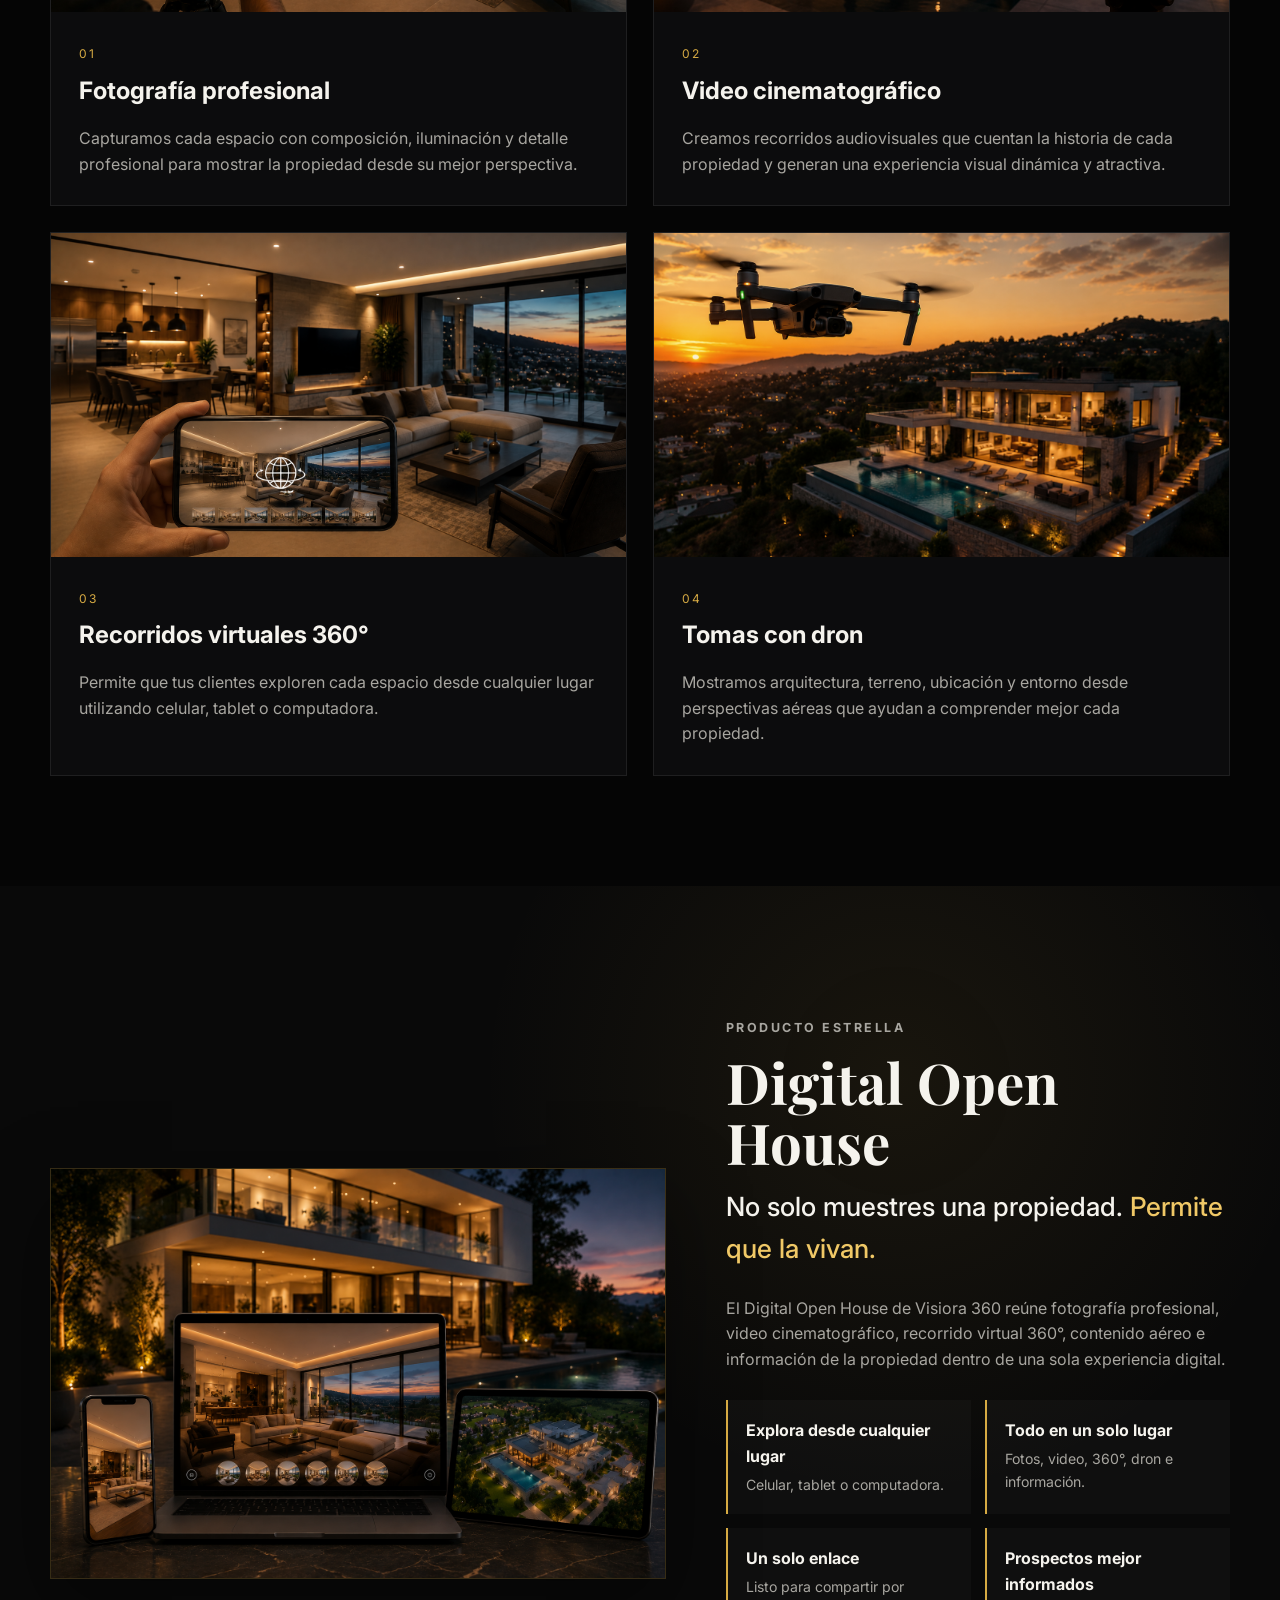
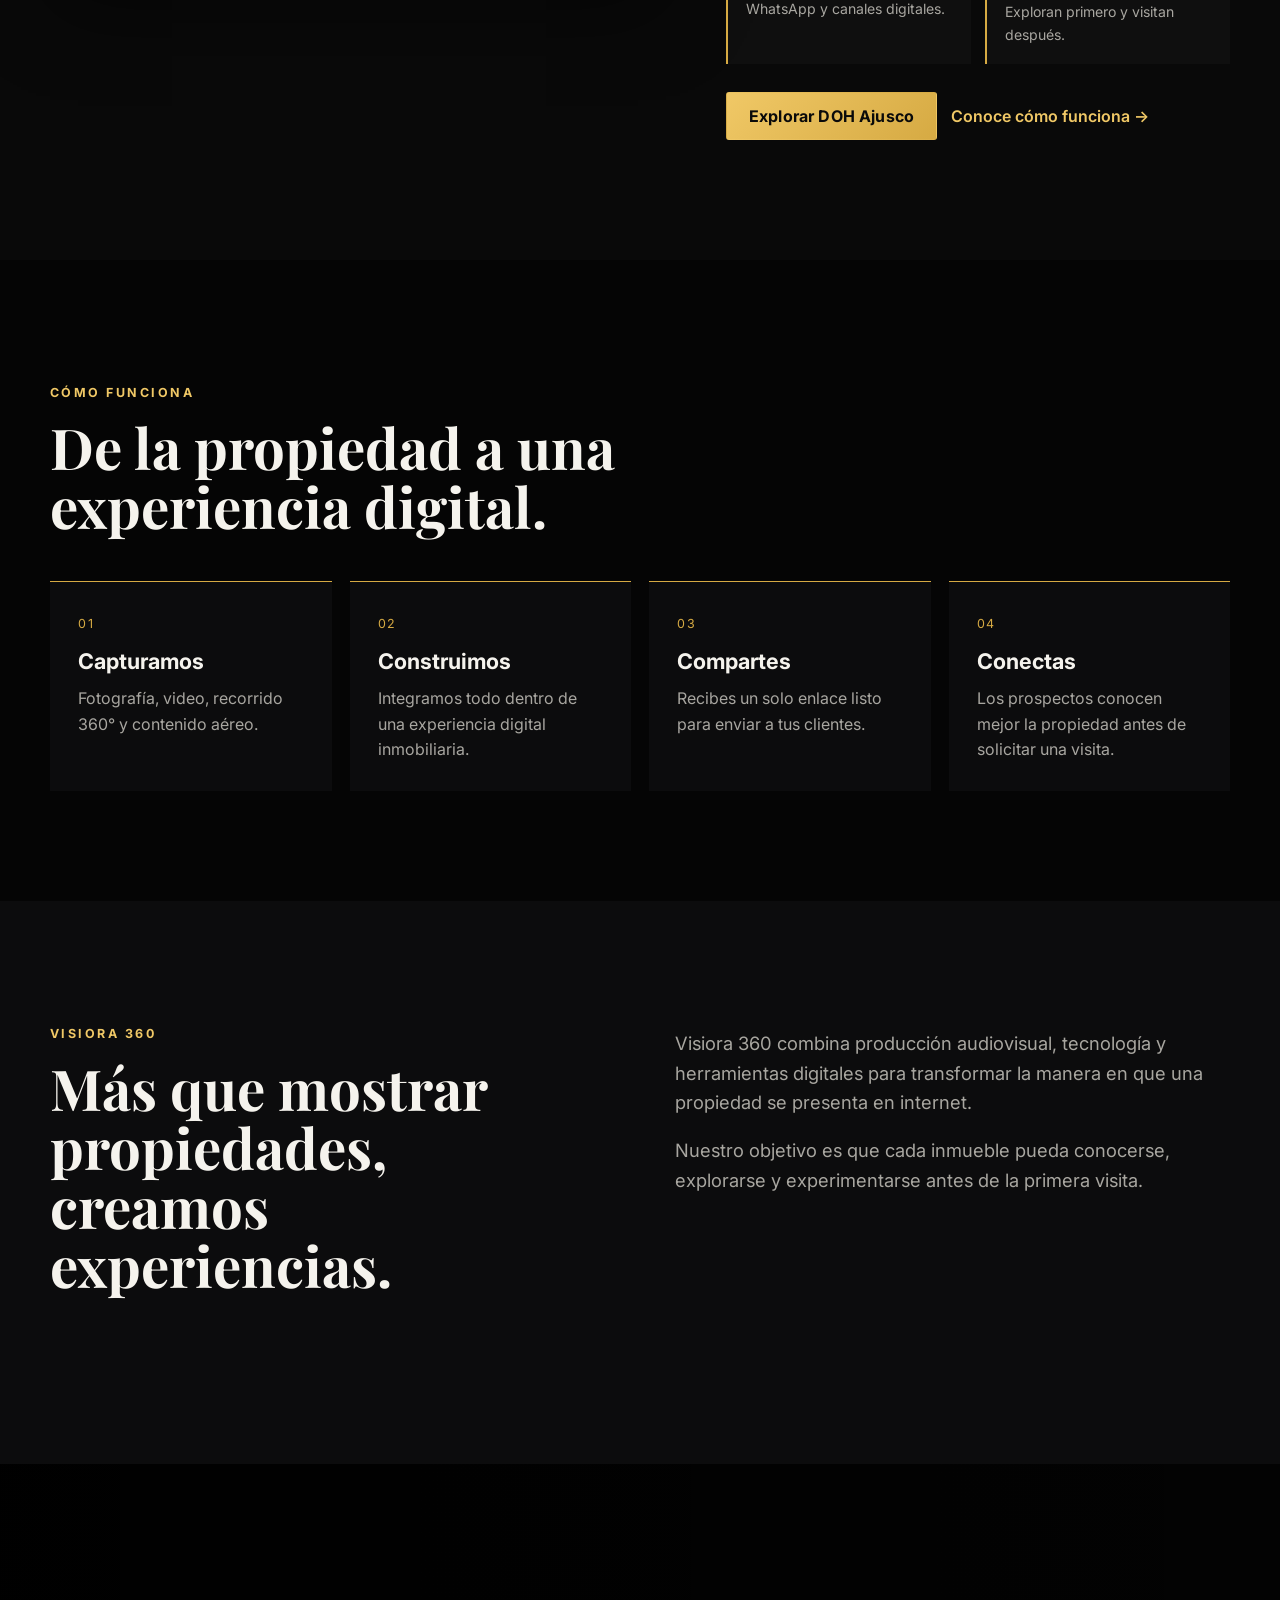
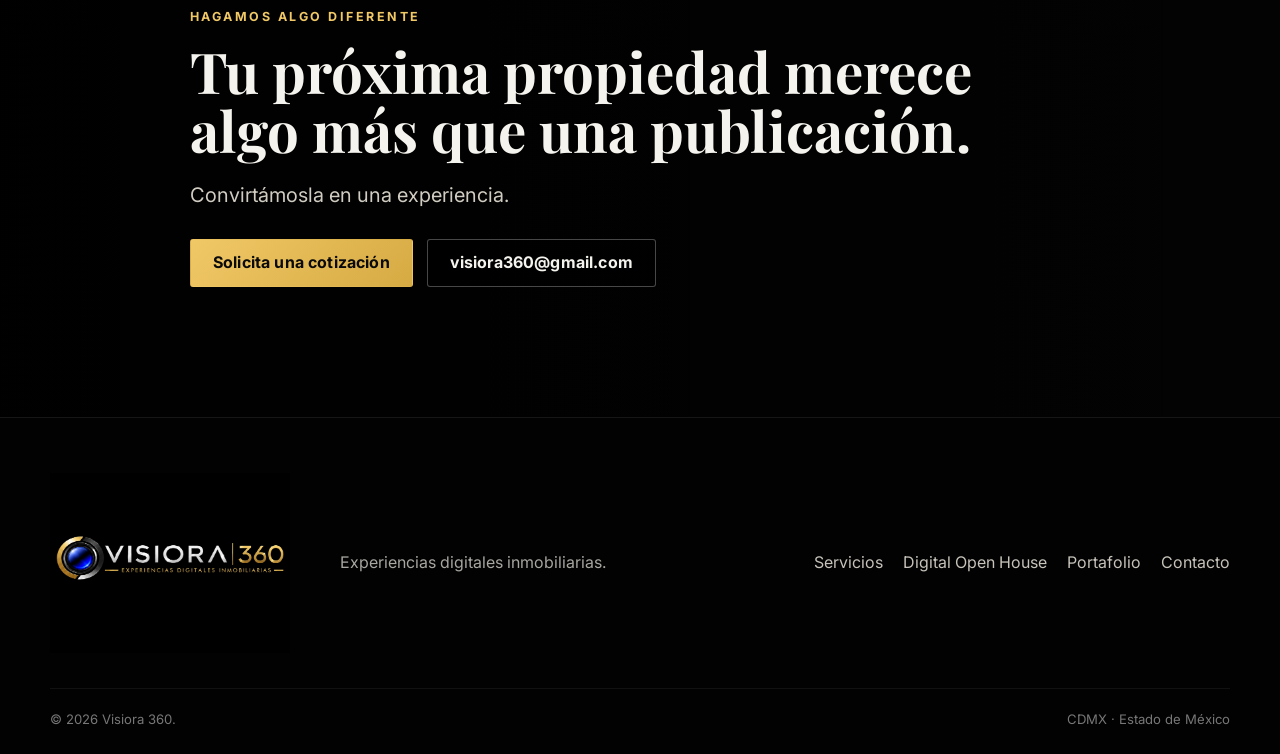
==== commit 945c4be1: "Eliminar portafolio antiguo de la pagina principal" ====
--- a/index.html
+++ b/index.html
@@ -272,70 +272,6 @@
 </section>
 
 
-<!-- PORTAFOLIO -->
-<section class="section alt" id="portafolio">
-
-  <div class="container">
-
-    <div class="section-heading reveal">
-      <p class="eyebrow">PORTAFOLIO</p>
-
-      <h2>
-        Experiencias que se pueden explorar.
-      </h2>
-
-      <p>
-        Magdalena Petlacalco es nuestro primer Digital Open House real.
-        La estructura ya está preparada para sumar futuras propiedades.
-      </p>
-    </div>
-
-
-    <article class="project-card reveal">
-
-      <div class="project-image">
-  <img src="propiedades/ajusco/08-fachada.jpg"
-       alt="Casa en venta en Magdalena Petlacalco, Tlalpan"
-       loading="lazy">
-      </div>
-
-      <div class="project-copy">
-
-  <p class="eyebrow">
-    DIGITAL OPEN HOUSE · DOH 001
-  </p>
-
-  <h3>Casa en venta · Magdalena Petlacalco</h3>
-
-  <p>
-    Tlalpan, Ciudad de México
-  </p>
-
-  <h3>$11,900,000 <span style="font-size:.5em;">MXN</span></h3>
-
-  <p>
-    3 recámaras · 3½ baños · 3 estacionamientos · 350 m² de construcción
-  </p>
-
-  <p>
-    Explora fotografías, video, recorrido 360°, características
-    y toda la experiencia digital de esta propiedad.
-  </p>
-
-  <a class="btn btn-gold"
-     href="propiedades/ajusco/">
-    Explorar propiedad →
-  </a>
-
-</div>
-
-    </article>
-
-  </div>
-
-</section>
-
-
 <!-- COMO FUNCIONA -->
 <section class="section" id="como-funciona">
 
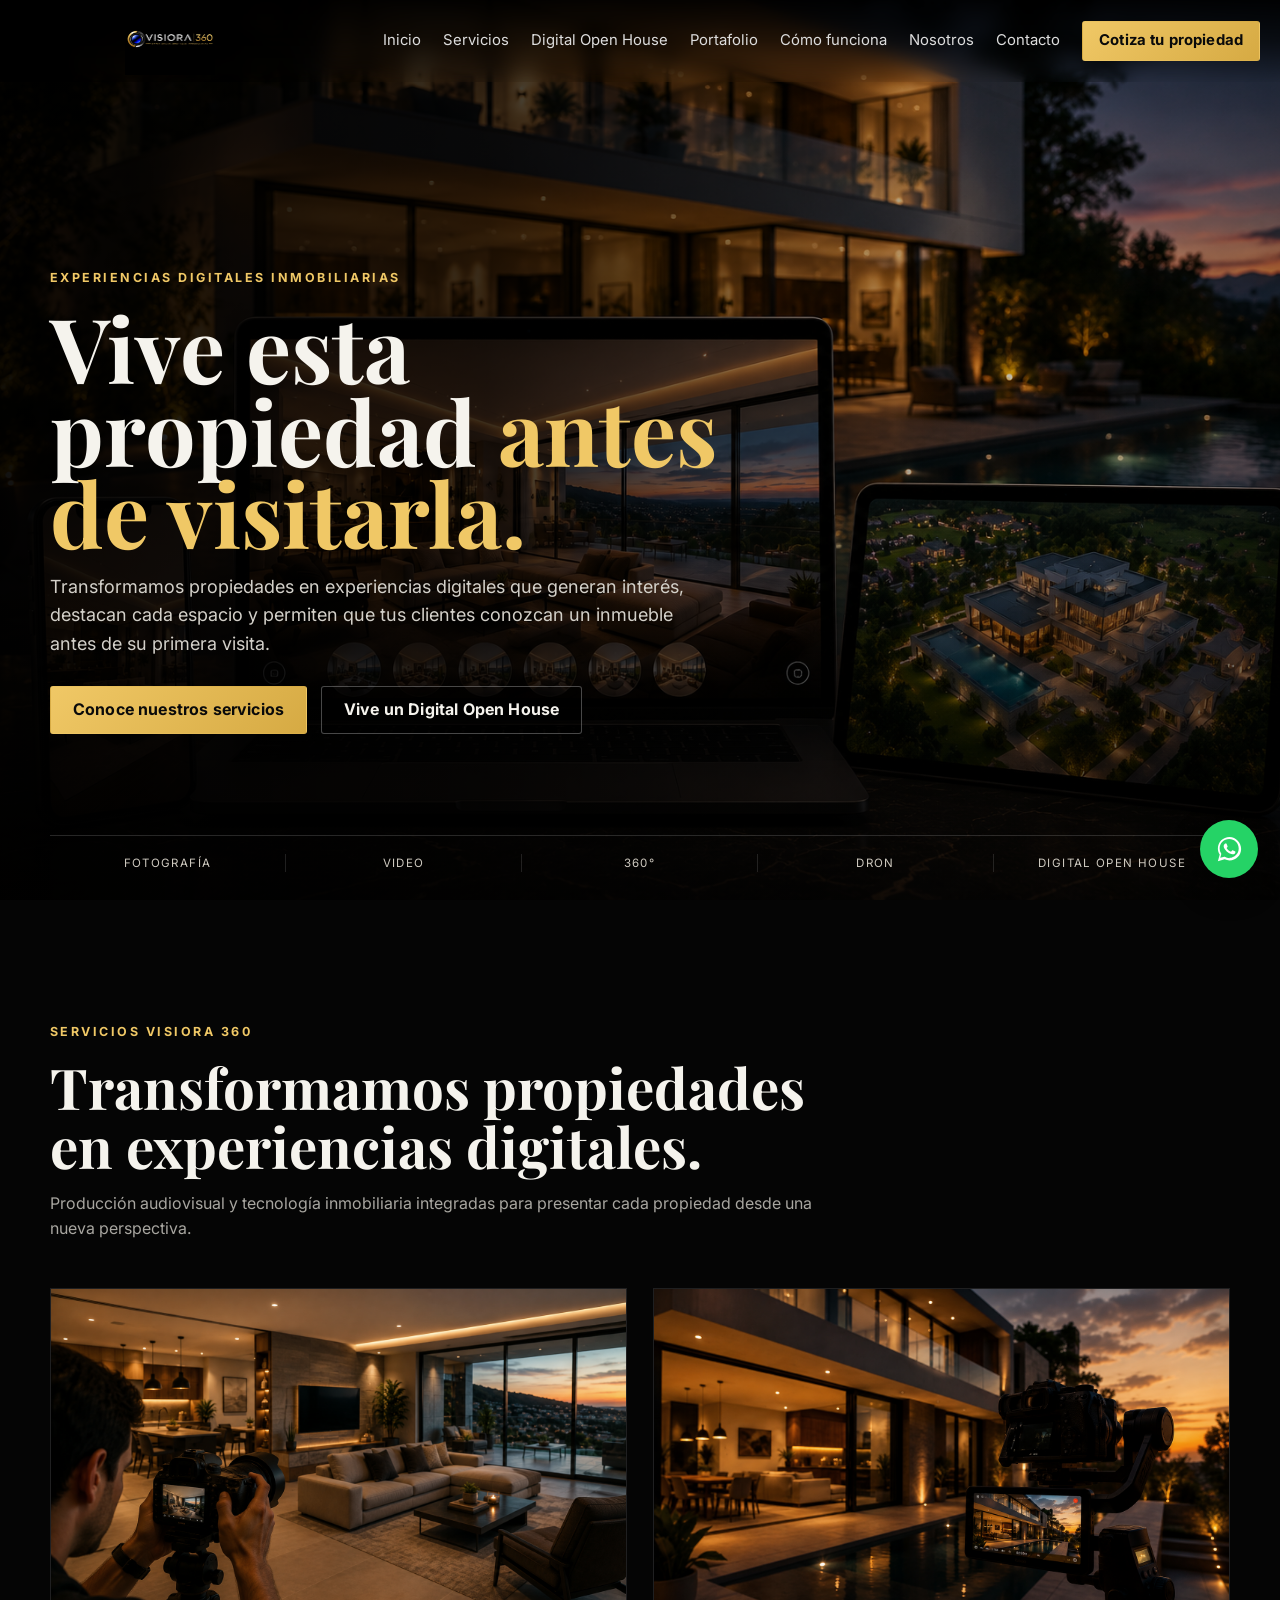
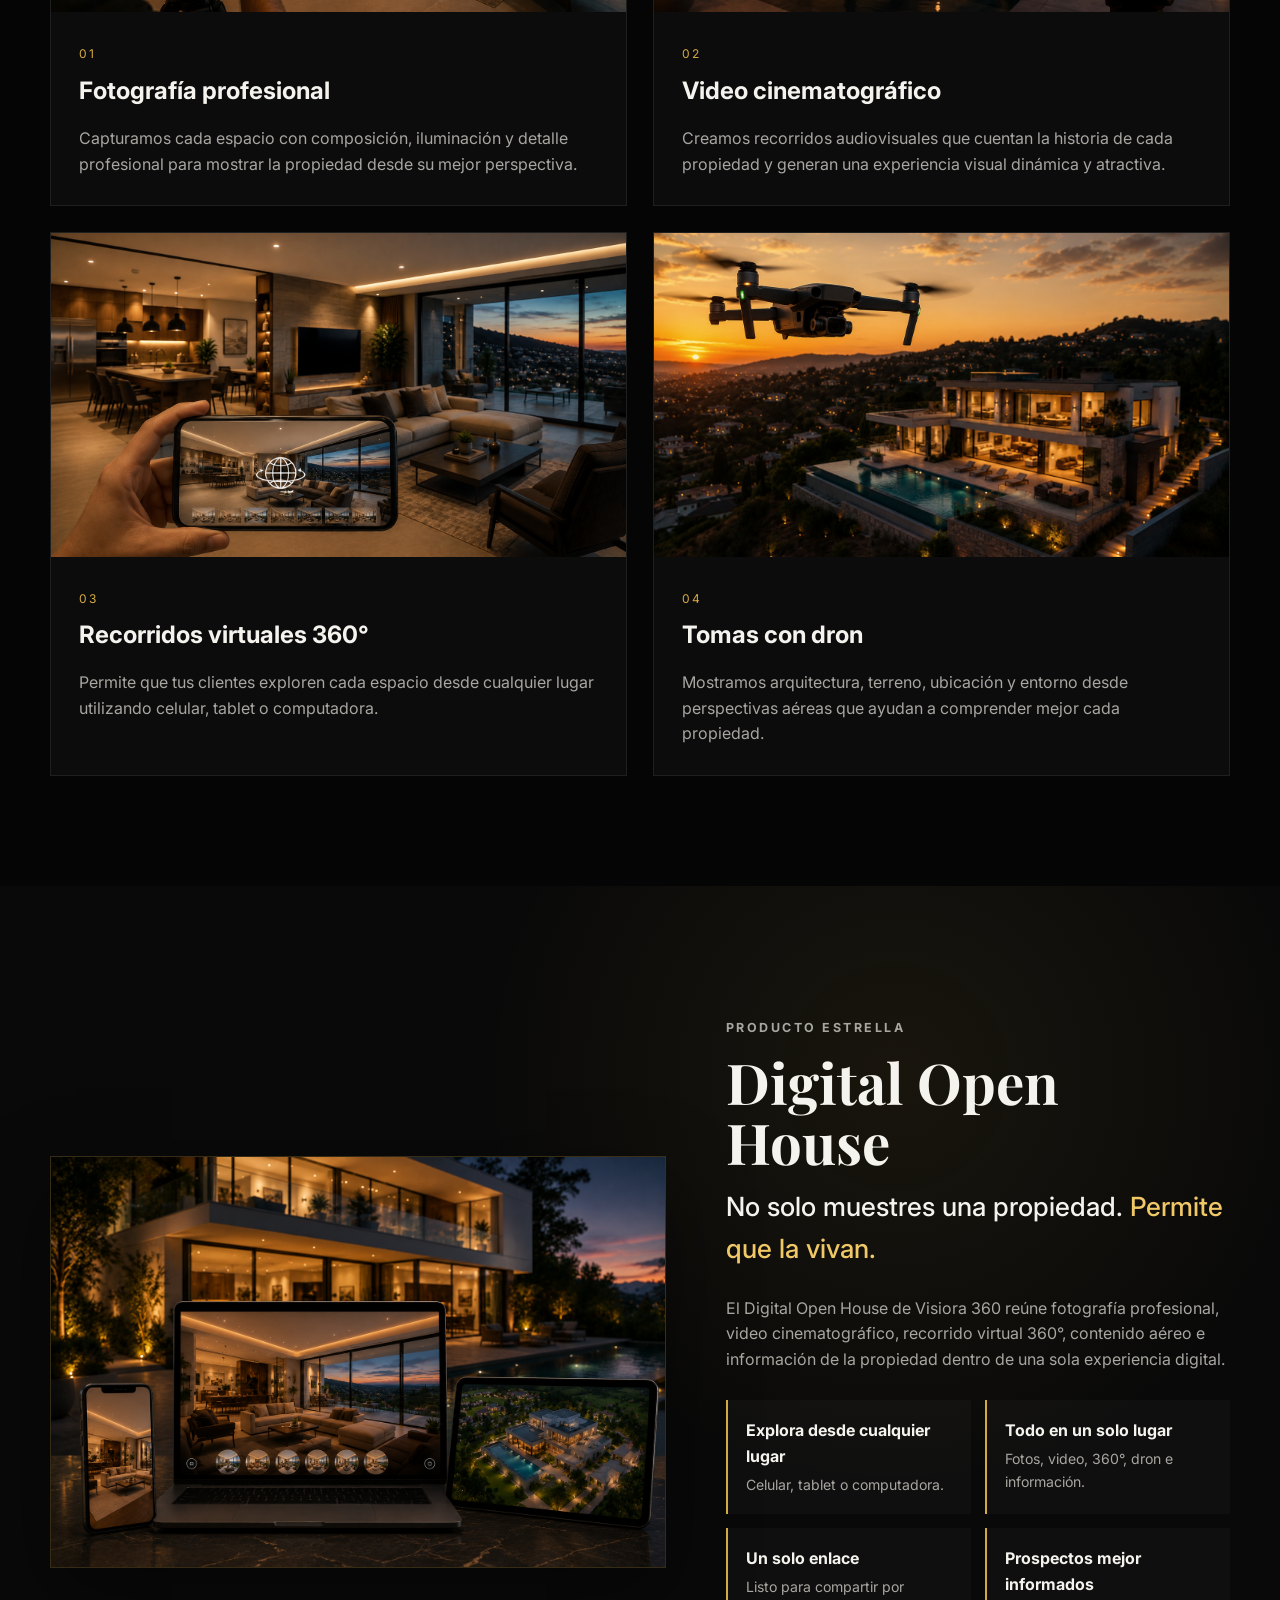
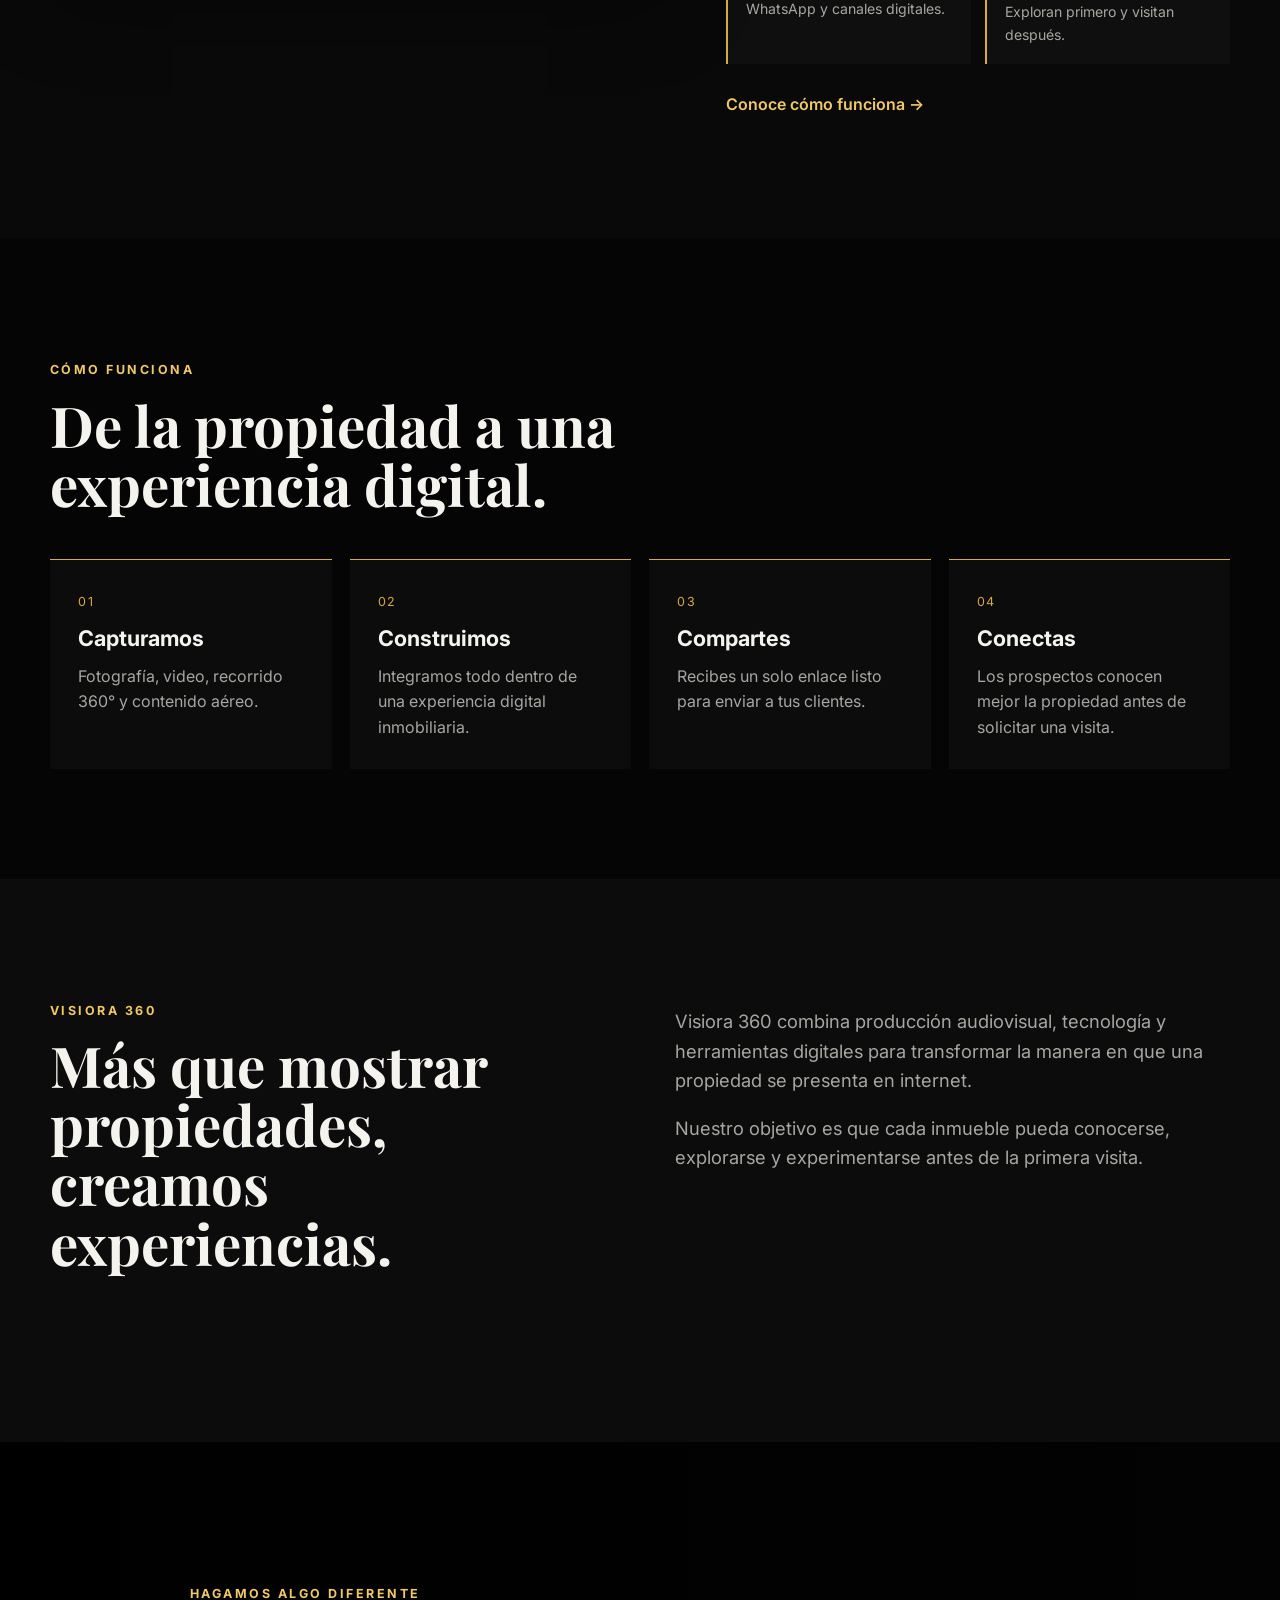
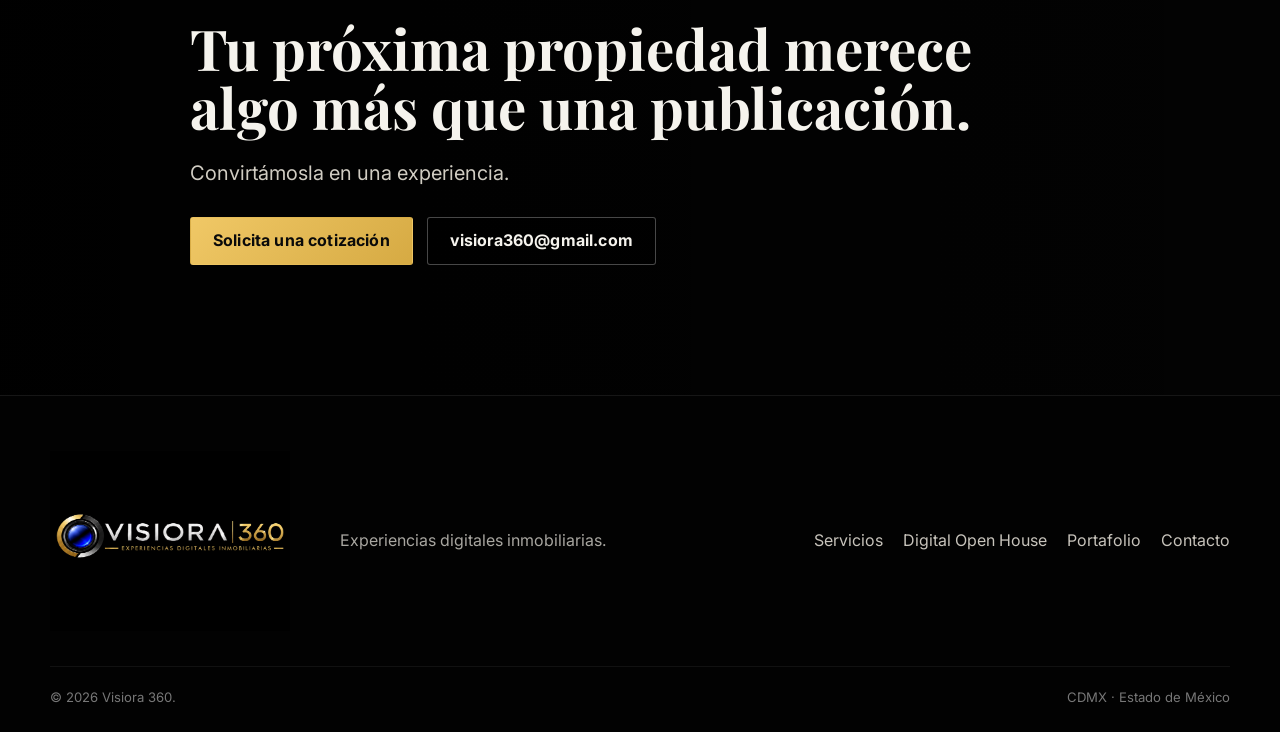
==== commit c704907b: "Eliminar enlace DOH Ajusco antiguo" ====
--- a/index.html
+++ b/index.html
@@ -254,10 +254,6 @@
 
       <div class="doh-actions">
 
-        <a class="btn btn-gold"
-   href="propiedades/ajusco/">
-  Explorar DOH Ajusco
-        </a>
 
         <a class="text-link" href="#como-funciona">
           Conoce cómo funciona →
